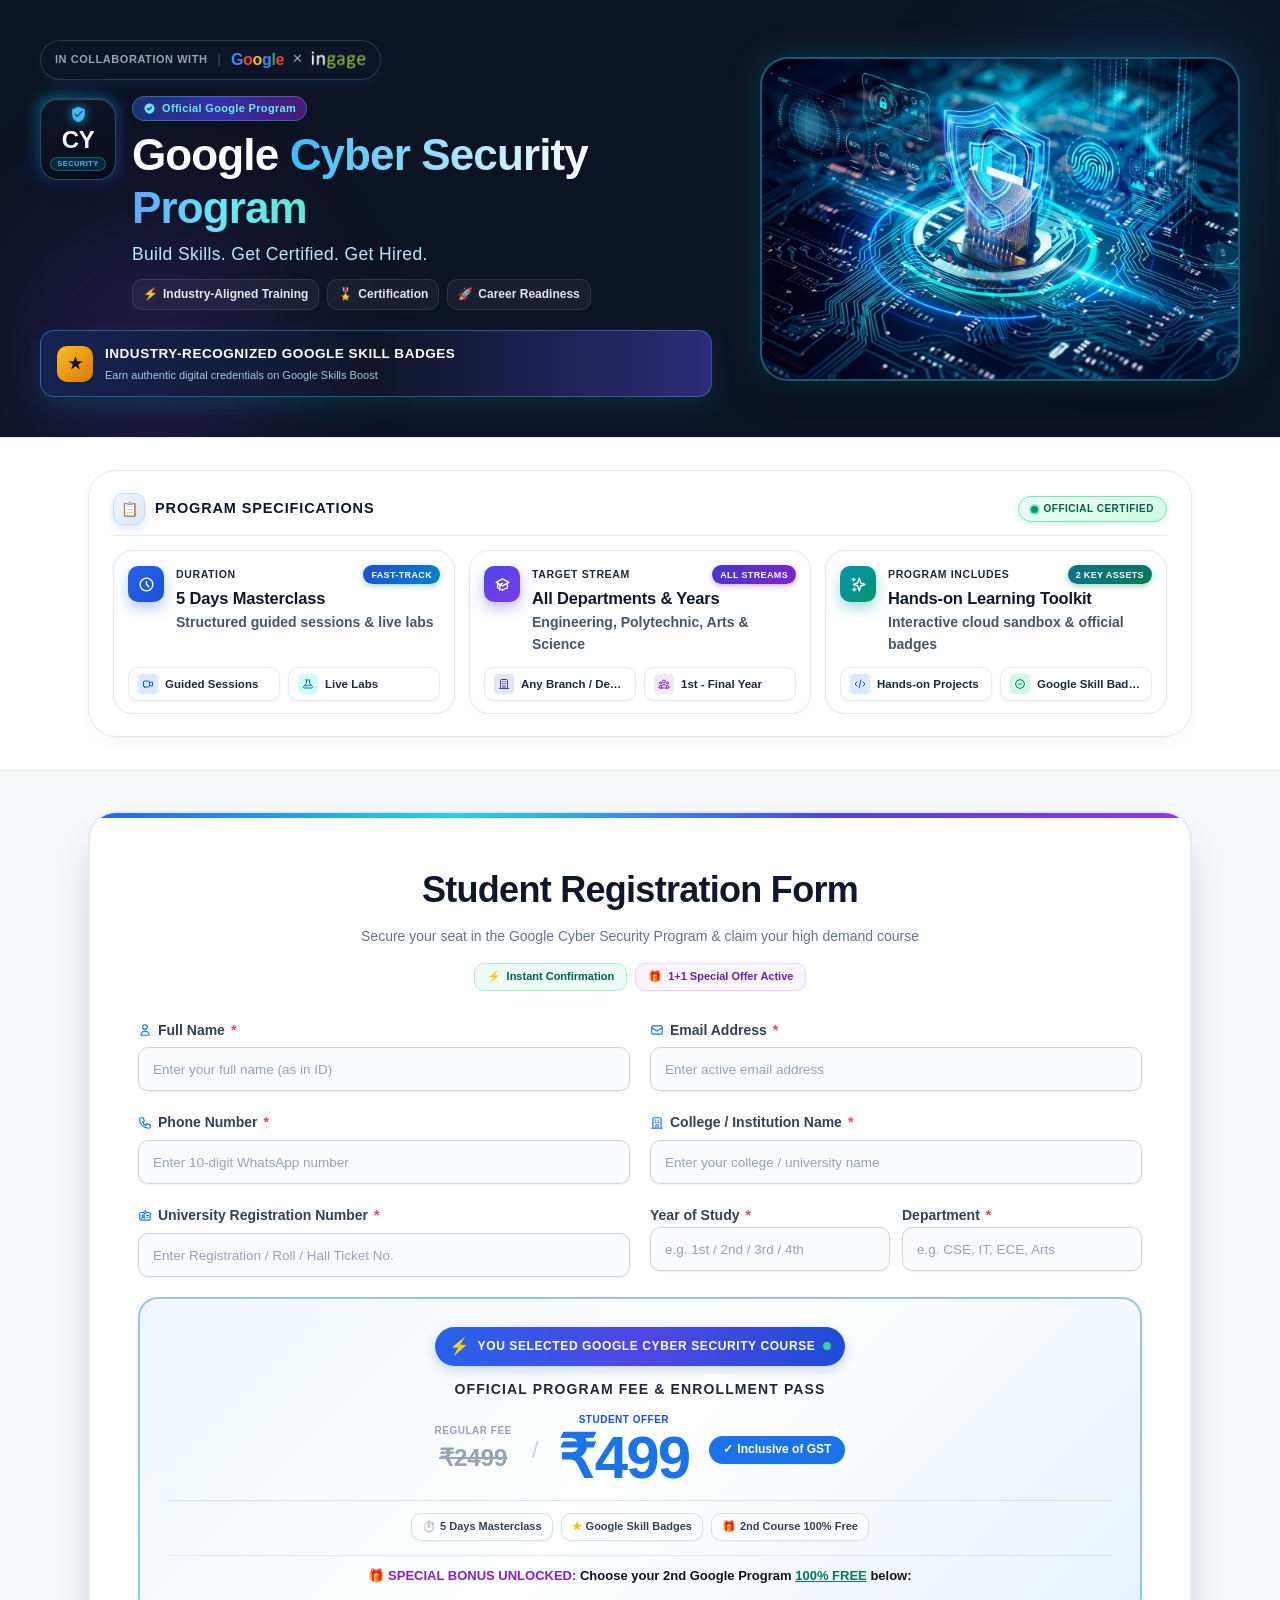
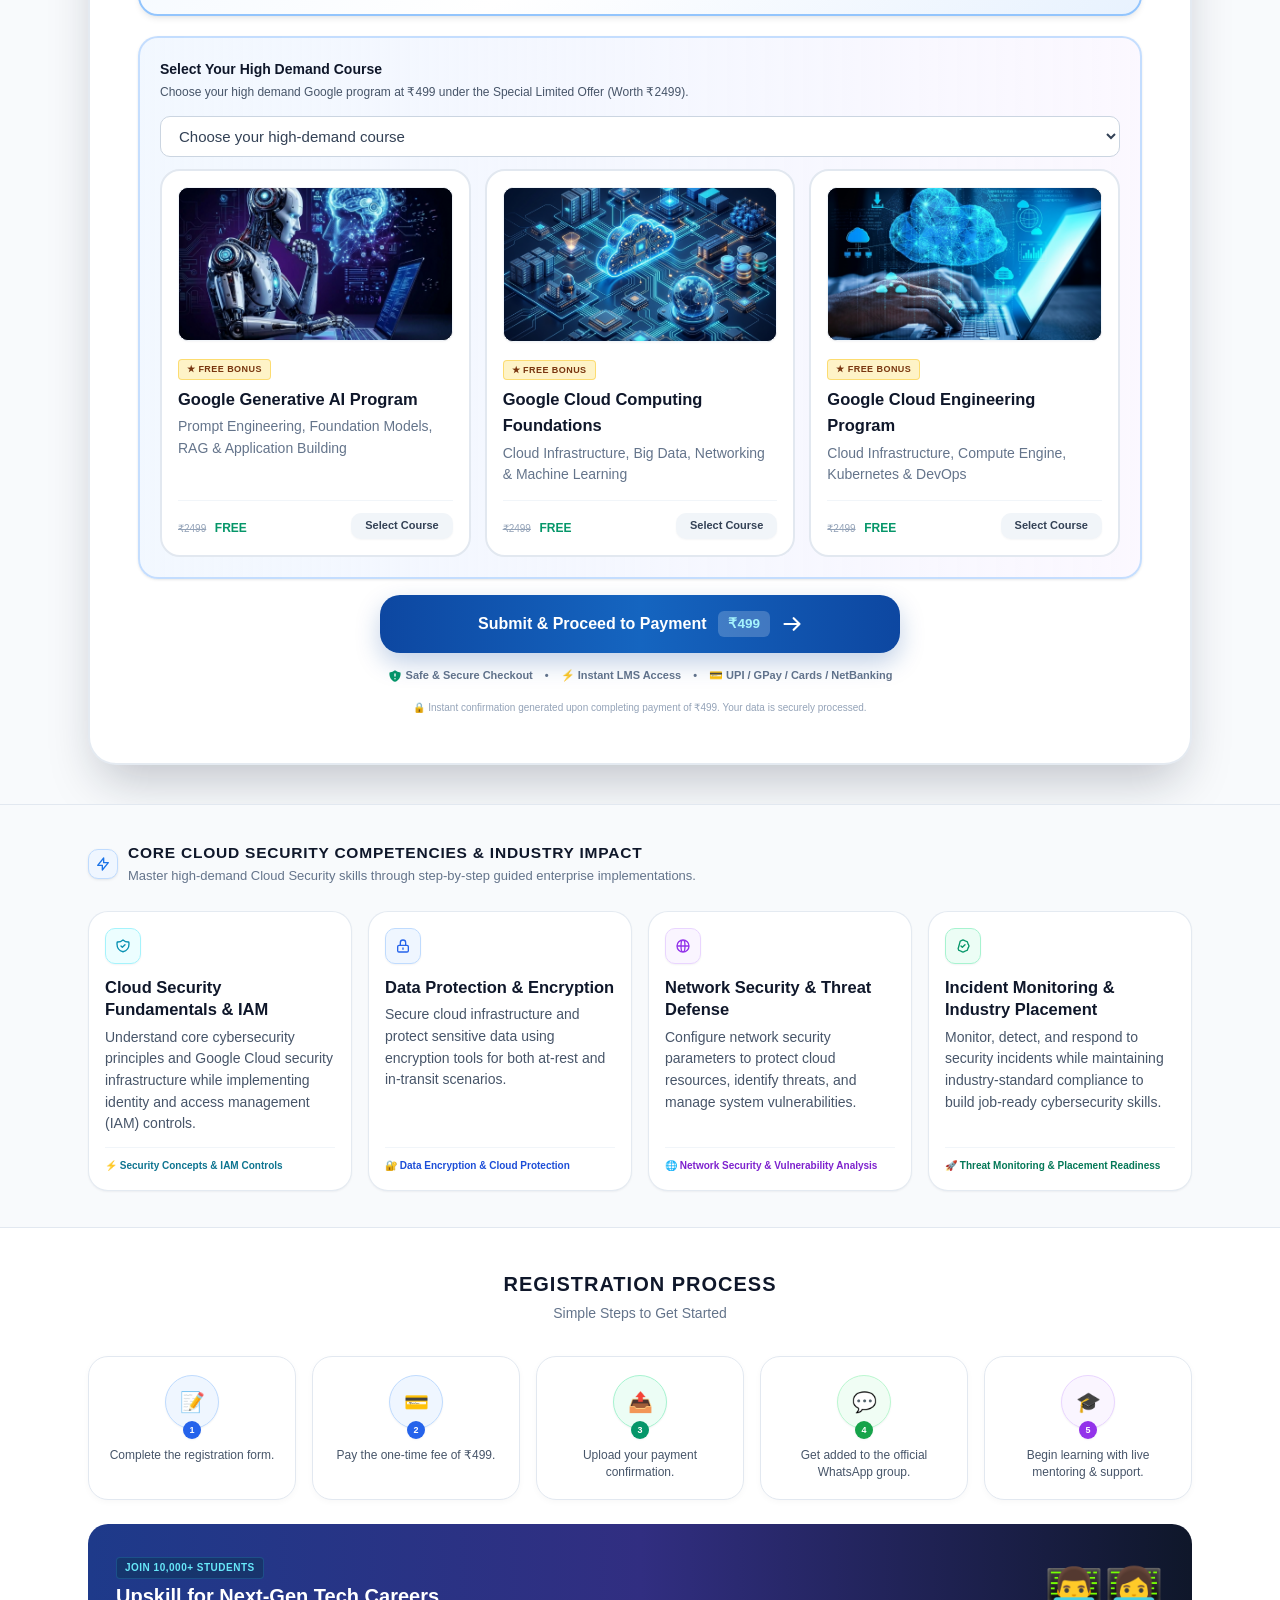
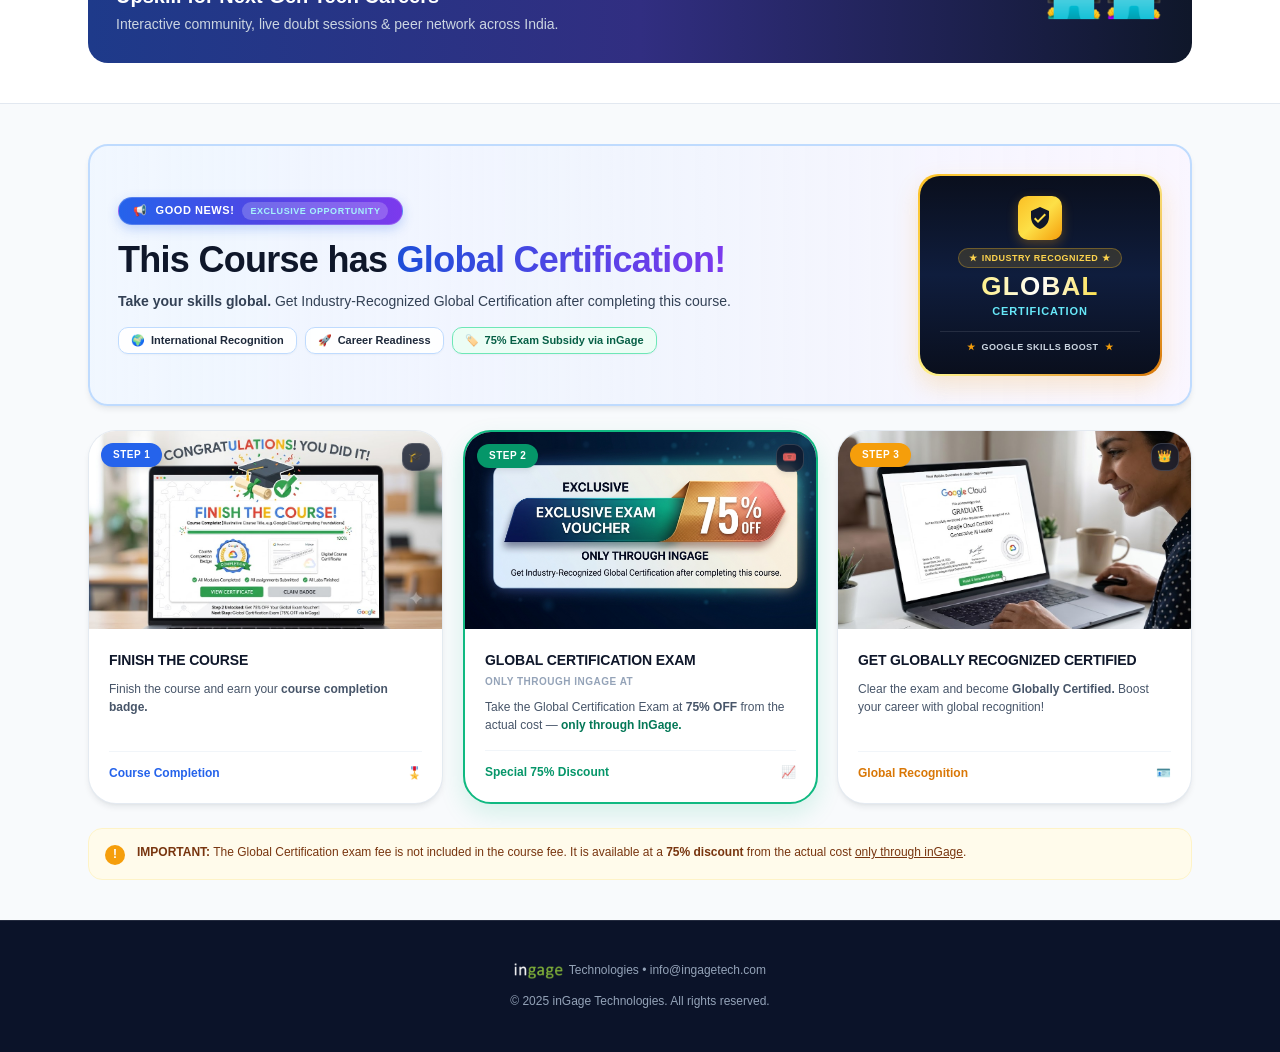
==== CY_Reg/index.html @ 96d76669 "commit_1" ====
<!DOCTYPE html>
<html lang="en">

<head>
  <meta charset="utf-8" />
  <meta content="width=device-width, initial-scale=1.0" name="viewport" />
  <title>Google Cyber Security Program | inGage</title>

  <!-- Google Fonts: Inter -->
  <link rel="preconnect" href="https://fonts.googleapis.com" />
  <link rel="preconnect" href="https://fonts.gstatic.com" crossorigin />
  <link href="https://fonts.googleapis.com/css2?family=Inter:wght@400;500;600;700;800;900&display=swap"
    rel="stylesheet" />

  <!-- San Francisco (SF Pro Display) Font -->
  <link href="https://fonts.cdnfonts.com/css/sf-pro-display" rel="stylesheet" />

  <!-- Pure Vanilla CSS3 Stylesheet -->
  <link rel="stylesheet" href="style.css" />
</head>

<body>
  <!-- Main Page Container Wrapper -->
  <div class="page-wrapper">

    <!-- ====================================================================
         1. HERO HEADER SECTION
         ==================================================================== -->
    <header class="hero-section" data-purpose="program-header">
      <!-- Ambient Glow Accents -->
      <div class="hero-glow-right"></div>
      <div class="hero-glow-left"></div>

      <div class="hero-grid">
        <!-- Left Hero Content: Brand, Title & Highlights -->
        <div class="hero-content">
          <!-- Official Collaboration Pill -->
          <div class="collab-pill">
            <span class="collab-label">In collaboration with</span>
            <span class="collab-divider">|</span>
            <div class="collab-logos">
              <span class="google-text-logo">
                <span class="google-blue">G</span><span class="google-red">o</span><span
                  class="google-yellow">o</span><span class="google-blue">g</span><span
                  class="google-green">l</span><span class="google-red">e</span>
              </span>
              <span class="collab-x">✕</span>
              <img src="../src/ingage-logo-white.png" alt="inGage Technologies" class="collab-ingage-logo" />
            </div>
          </div>

          <!-- Title & 3D Emblem Group -->
          <div class="hero-title-group">
            <!-- 3D Cyber Security Glowing Emblem -->
            <div class="hero-emblem">
              <div class="hero-emblem-glow"></div>
              <div class="hero-emblem-inner">
                <svg class="hero-emblem-spark" fill="currentColor" viewBox="0 0 24 24">
                  <path
                    d="M12 1L3 5v6c0 5.55 3.84 10.74 9 12 5.16-1.26 9-6.45 9-12V5l-9-4zm-2 15l-4-4 1.41-1.41L10 13.17l6.59-6.59L18 8l-8 8z">
                  </path>
                </svg>
                <span class="hero-emblem-text">CY</span>
                <span class="hero-emblem-subtag">SECURITY</span>
              </div>
            </div>

            <!-- Program Title & Badges -->
            <div class="hero-title-wrap">
              <div class="official-program-badge">
                <svg class="official-badge-icon" fill="currentColor" viewBox="0 0 20 20">
                  <path clip-rule="evenodd"
                    d="M6.267 3.455a3.066 3.066 0 001.745-.723 3.066 3.066 0 013.976 0 3.066 3.066 0 001.745.723 3.066 3.066 0 012.812 2.812c.051.643.304 1.254.723 1.745a3.066 3.066 0 010 3.976 3.066 3.066 0 00-.723 1.745 3.066 3.066 0 01-2.812 2.812 3.066 3.066 0 00-1.745.723 3.066 3.066 0 01-3.976 0 3.066 3.066 0 00-1.745-.723 3.066 3.066 0 01-2.812-2.812 3.066 3.066 0 00-.723-1.745 3.066 3.066 0 010-3.976 3.066 3.066 0 00.723-1.745 3.066 3.066 0 012.812-2.812zm7.44 5.252a1 1 0 00-1.414-1.414L9 10.586 7.707 9.293a1 1 0 00-1.414 1.414l2 2a1 1 0 001.414 0l4-4z"
                    fill-rule="evenodd"></path>
                </svg>
                <span>Official Google Program</span>
              </div>

              <h1 class="hero-title font-san-francisco">
                Google <span class="shimmer-text font-san-francisco">Cyber Security</span> <span
                  class="hero-title-accent font-san-francisco">Program</span>
              </h1>

              <p class="hero-tagline">
                Build Skills. Get Certified. Get Hired.
              </p>

              <!-- Micro Value-Prop Feature Pills -->
              <div class="hero-pills">
                <div class="hero-pill">
                  <span>⚡</span>
                  <span>Industry-Aligned Training</span>
                </div>
                <div class="hero-pill">
                  <span>🎖️</span>
                  <span>Certification</span>
                </div>
                <div class="hero-pill">
                  <span>🚀</span>
                  <span>Career Readiness</span>
                </div>
              </div>
            </div>
          </div>

          <!-- Enhanced Accreditation Banner -->
          <div class="hero-accreditation">
            <div class="accredit-star">★</div>
            <div class="accredit-text">
              <div class="accredit-title font-san-francisco">
                INDUSTRY-RECOGNIZED GOOGLE SKILL BADGES
              </div>
              <p class="accredit-desc">Earn authentic digital credentials on Google Skills Boost</p>
            </div>
          </div>
        </div>

        <!-- Right Hero Visual Illustration with Curved Borders -->
        <div class="hero-visual">
          <div class="hero-curved-img-wrap">
            <img src="../src/cyber-security-card-bg.jpg" alt="Google Generative AI Robot with Neural Brain" loading="eager" />
          </div>
        </div>
      </div>
    </header>

    <!-- ====================================================================
         2. PROGRAM SPECIFICATIONS & LEARNING OUTCOMES
         ==================================================================== -->
    <section class="specs-section" data-purpose="learning-outcomes">
      <div class="content-container">

        <!-- Program Specifications Card (Compact & Symmetrical) -->
        <div class="specs-card scroll-reveal">
          <div class="specs-shimmer-top"></div>

          <!-- Card Header -->
          <div class="specs-header">
            <div class="specs-title-group">
              <span class="specs-icon">📋</span>
              <h3 class="specs-heading font-san-francisco">
                Program Specifications
              </h3>
            </div>
            <span class="certified-pill">
              <span class="certified-dot"></span>
              Official Certified
            </span>
          </div>

          <!-- 3-Column Specifications Grid -->
          <div class="specs-grid">
            <!-- Box 1: Duration -->
            <div class="spec-item spec-item-blue">
              <div class="spec-top">
                <div class="spec-icon-box spec-icon-blue">
                  <svg fill="none" stroke="currentColor" viewBox="0 0 24 24">
                    <path stroke-linecap="round" stroke-linejoin="round" stroke-width="2"
                      d="M12 8v4l3 3m6-3a9 9 0 11-18 0 9 9 0 0118 0z"></path>
                  </svg>
                </div>
                <div class="spec-info">
                  <div class="spec-header-row">
                    <span class="spec-cat-label">Duration</span>
                    <span class="spec-badge spec-badge-blue">Fast-Track</span>
                  </div>
                  <div class="spec-title">5 Days Masterclass</div>
                  <p class="spec-desc">Structured guided sessions &amp; live labs</p>
                </div>
              </div>
              <div class="spec-pills-grid">
                <div class="spec-pill-btn">
                  <span class="spec-pill-icon pill-icon-blue">
                    <svg fill="none" stroke="currentColor" viewBox="0 0 24 24">
                      <path stroke-linecap="round" stroke-linejoin="round" stroke-width="2"
                        d="M15 10l4.553-2.276A1 1 0 0121 8.618v6.764a1 1 0 01-1.447.894L15 14M5 18h8a2 2 0 002-2V8a2 2 0 00-2-2H5a2 2 0 00-2 2v8a2 2 0 002 2z">
                      </path>
                    </svg>
                  </span>
                  <span>Guided Sessions</span>
                </div>
                <div class="spec-pill-btn">
                  <span class="spec-pill-icon pill-icon-cyan">
                    <svg fill="none" stroke="currentColor" viewBox="0 0 24 24">
                      <path stroke-linecap="round" stroke-linejoin="round" stroke-width="2"
                        d="M19.428 15.428a2 2 0 00-1.022-.547l-2.387-.477a6 6 0 00-3.86.517l-.318.158a6 6 0 01-3.86.517L6.05 15.21a2 2 0 00-1.806.547M8 4h8l-1 1v5.172a2 2 0 00.586 1.414l5 5c1.26 1.26.367 3.414-1.415 3.414H4.828c-1.782 0-2.674-2.154-1.414-3.414l5-5A2 2 0 009 10.172V5L8 4z">
                      </path>
                    </svg>
                  </span>
                  <span>Live Labs</span>
                </div>
              </div>
            </div>

            <!-- Box 2: Target Stream -->
            <div class="spec-item spec-item-indigo">
              <div class="spec-top">
                <div class="spec-icon-box spec-icon-indigo">
                  <svg fill="none" stroke="currentColor" viewBox="0 0 24 24">
                    <path stroke-linecap="round" stroke-linejoin="round" stroke-width="2"
                      d="M12 14l9-5-9-5-9 5 9 5zm0 0l6.16-3.422a12.083 12.083 0 01.665 6.479A11.952 11.952 0 0012 20.055a11.952 11.952 0 00-6.824-2.998 12.078 12.078 0 01.665-6.479L12 14zm-4 6v-7.5l4-2.222">
                    </path>
                  </svg>
                </div>
                <div class="spec-info">
                  <div class="spec-header-row">
                    <span class="spec-cat-label">Target Stream</span>
                    <span class="spec-badge spec-badge-indigo">All Streams</span>
                  </div>
                  <div class="spec-title">All Departments &amp; Years</div>
                  <p class="spec-desc">Engineering, Polytechnic, Arts &amp; Science</p>
                </div>
              </div>
              <div class="spec-pills-grid">
                <div class="spec-pill-btn">
                  <span class="spec-pill-icon pill-icon-indigo">
                    <svg fill="none" stroke="currentColor" viewBox="0 0 24 24">
                      <path stroke-linecap="round" stroke-linejoin="round" stroke-width="2"
                        d="M19 21V5a2 2 0 00-2-2H7a2 2 0 00-2 2v16m14 0h2m-2 0h-5m-9 0H3m2 0h5M9 7h1m-1 4h1m4-4h1m-1 4h1m-5 10v-5a1 1 0 011-1h2a1 1 0 011 1v5m-4 0h4">
                      </path>
                    </svg>
                  </span>
                  <span>Any Branch / Degree</span>
                </div>
                <div class="spec-pill-btn">
                  <span class="spec-pill-icon pill-icon-purple">
                    <svg fill="none" stroke="currentColor" viewBox="0 0 24 24">
                      <path stroke-linecap="round" stroke-linejoin="round" stroke-width="2"
                        d="M17 20h5v-2a3 3 0 00-5.356-1.857M17 20H7m10 0v-2c0-.656-.126-1.283-.356-1.857M7 20H2v-2a3 3 0 015.356-1.857M7 20v-2c0-.656.126-1.283.356-1.857m0 0a5.002 5.002 0 019.288 0M15 7a3 3 0 11-6 0 3 3 0 016 0zm6 3a2 2 0 11-4 0 2 2 0 014 0zM7 10a2 2 0 11-4 0 2 2 0 014 0z">
                      </path>
                    </svg>
                  </span>
                  <span>1st - Final Year</span>
                </div>
              </div>
            </div>

            <!-- Box 3: Program Includes -->
            <div class="spec-item spec-item-cyan">
              <div class="spec-top">
                <div class="spec-icon-box spec-icon-cyan">
                  <svg fill="none" stroke="currentColor" viewBox="0 0 24 24">
                    <path stroke-linecap="round" stroke-linejoin="round" stroke-width="2"
                      d="M5 3v4M3 5h4M6 17v4m-2-2h4m5-16l2.286 6.857L21 12l-5.714 2.143L13 21l-2.286-6.857L5 12l5.714-2.143L13 3z">
                    </path>
                  </svg>
                </div>
                <div class="spec-info">
                  <div class="spec-header-row">
                    <span class="spec-cat-label">Program Includes</span>
                    <span class="spec-badge spec-badge-cyan">2 Key Assets</span>
                  </div>
                  <div class="spec-title">Hands-on Learning Toolkit</div>
                  <p class="spec-desc">Interactive cloud sandbox &amp; official badges</p>
                </div>
              </div>
              <div class="spec-pills-grid">
                <div class="spec-pill-btn">
                  <span class="spec-pill-icon pill-icon-blue">
                    <svg fill="none" stroke="currentColor" viewBox="0 0 24 24">
                      <path stroke-linecap="round" stroke-linejoin="round" stroke-width="2"
                        d="M10 20l4-16m4 4l4 4-4 4M6 16l-4-4 4-4"></path>
                    </svg>
                  </span>
                  <span>Hands-on Projects</span>
                </div>
                <div class="spec-pill-btn">
                  <span class="spec-pill-icon pill-icon-emerald">
                    <svg fill="none" stroke="currentColor" viewBox="0 0 24 24">
                      <path stroke-linecap="round" stroke-linejoin="round" stroke-width="2"
                        d="M9 12l2 2 4-4M7.835 4.697a3.42 3.42 0 001.946-.806 3.42 3.42 0 014.438 0 3.42 3.42 0 001.946.806 3.42 3.42 0 013.138 3.138 3.42 3.42 0 00.806 1.946 3.42 3.42 0 010 4.438 3.42 3.42 0 00-.806 1.946 3.42 3.42 0 01-3.138 3.138 3.42 3.42 0 00-1.946.806 3.42 3.42 0 01-4.438 0 3.42 3.42 0 00-1.946-.806 3.42 3.42 0 01-3.138-3.138 3.42 3.42 0 00-.806-1.946 3.42 3.42 0 010-4.438 3.42 3.42 0 00.806-1.946 3.42 3.42 0 013.138-3.138z">
                      </path>
                    </svg>
                  </span>
                  <span>Google Skill Badges</span>
                </div>
              </div>
            </div>
          </div>
        </div>

      </div>
    </section>

    <!-- ====================================================================
         3. STUDENT REGISTRATION FORM & PRICING
         ==================================================================== -->
    <main class="reg-section" id="registration-section" data-purpose="registration-form-section">
      <div class="content-container">

        <div class="reg-form-card scroll-reveal">
          <div class="reg-top-glow-line"></div>

          <!-- Section Heading -->
          <div class="reg-header">
            <h2 class="reg-heading font-san-francisco">
              Student Registration Form
            </h2>
            <p class="reg-subheading">
              Secure your seat in the Google Cyber Security Program &amp; claim your high demand course
            </p>

            <!-- Trust Seals Ribbon -->
            <div class="reg-trust-ribbon">
              <div class="trust-badge-emerald">
                <span>⚡</span>
                <span>Instant Confirmation</span>
              </div>
              <div class="trust-badge-purple">
                <span>🎁</span>
                <span>1+1 Special Offer Active</span>
              </div>
            </div>
          </div>

          <!-- The Registration Form -->
          <form id="registration-form" method="POST" onsubmit="event.preventDefault(); handleFormSubmit();">
            <div class="form-fields-grid">

              <!-- Full Name -->
              <div class="form-group">
                <label class="form-label" for="full-name">
                  <svg fill="none" stroke="currentColor" viewBox="0 0 24 24">
                    <path stroke-linecap="round" stroke-linejoin="round" stroke-width="2"
                      d="M16 7a4 4 0 11-8 0 4 4 0 018 0zM12 14a7 7 0 00-7 7h14a7 7 0 00-7-7z"></path>
                  </svg>
                  <span>Full Name</span>
                  <span class="form-req">*</span>
                </label>
                <input class="form-input" id="full-name" name="fullName" placeholder="Enter your full name (as in ID)"
                  required="" type="text" />
              </div>

              <!-- Email Address -->
              <div class="form-group">
                <label class="form-label" for="email">
                  <svg fill="none" stroke="currentColor" viewBox="0 0 24 24">
                    <path stroke-linecap="round" stroke-linejoin="round" stroke-width="2"
                      d="M3 8l7.89 5.26a2 2 0 002.22 0L21 8M5 19h14a2 2 0 002-2V7a2 2 0 00-2-2H5a2 2 0 00-2 2v10a2 2 0 002 2z">
                    </path>
                  </svg>
                  <span>Email Address</span>
                  <span class="form-req">*</span>
                </label>
                <input class="form-input" id="email" name="email" placeholder="Enter active email address" required=""
                  type="email" />
              </div>

              <!-- Phone Number -->
              <div class="form-group">
                <label class="form-label" for="phone">
                  <svg fill="none" stroke="currentColor" viewBox="0 0 24 24">
                    <path stroke-linecap="round" stroke-linejoin="round" stroke-width="2"
                      d="M3 5a2 2 0 012-2h3.28a1 1 0 01.948.684l1.498 4.493a1 1 0 01-.502 1.21l-2.257 1.13a11.042 11.042 0 005.516 5.516l1.13-2.257a1 1 0 011.21-.502l4.493 1.498a1 1 0 01.684.949V19a2 2 0 01-2 2h-1C9.716 21 3 14.284 3 6V5z">
                    </path>
                  </svg>
                  <span>Phone Number</span>
                  <span class="form-req">*</span>
                </label>
                <input class="form-input" id="phone" name="phone" pattern="[0-9]{10}"
                  placeholder="Enter 10-digit WhatsApp number" required="" type="tel" />
              </div>

              <!-- College / Institution Name -->
              <div class="form-group">
                <label class="form-label" for="college-name">
                  <svg fill="none" stroke="currentColor" viewBox="0 0 24 24">
                    <path stroke-linecap="round" stroke-linejoin="round" stroke-width="2"
                      d="M19 21V5a2 2 0 00-2-2H7a2 2 0 00-2 2v16m14 0h2m-2 0h-5m-9 0H3m2 0h5M9 7h1m-1 4h1m4-4h1m-1 4h1m-5 10v-5a1 1 0 011-1h2a1 1 0 011 1v5m-4 0h4">
                    </path>
                  </svg>
                  <span>College / Institution Name</span>
                  <span class="form-req">*</span>
                </label>
                <input class="form-input" id="college-name" name="collegeName"
                  placeholder="Enter your college / university name" required="" type="text" />
              </div>

              <!-- University Registration Number -->
              <div class="form-group">
                <label class="form-label" for="reg-number">
                  <svg fill="none" stroke="currentColor" viewBox="0 0 24 24">
                    <path stroke-linecap="round" stroke-linejoin="round" stroke-width="2"
                      d="M10 6H5a2 2 0 00-2 2v9a2 2 0 002 2h14a2 2 0 002-2V8a2 2 0 00-2-2h-5m-4 0V5a2 2 0 114 0v1m-4 0a2 2 0 104 0m-5 8a2 2 0 100-4 2 2 0 000 4zm0 0c1.306 0 2.417.835 2.83 2M9 14a3.001 3.001 0 00-2.83 2M15 11h3m-3 4h2">
                    </path>
                  </svg>
                  <span>University Registration Number</span>
                  <span class="form-req">*</span>
                </label>
                <input class="form-input" id="reg-number" name="regNumber"
                  placeholder="Enter Registration / Roll / Hall Ticket No." required="" type="text" />
              </div>

              <!-- Year of Study & Department -->
              <div class="form-group">
                <div class="form-subgrid">
                  <div>
                    <label class="form-label" for="year-of-study">
                      <span>Year of Study</span>
                      <span class="form-req">*</span>
                    </label>
                    <input class="form-input" id="year-of-study" name="yearOfStudy"
                      placeholder="e.g. 1st / 2nd / 3rd / 4th" required="" type="text" />
                  </div>
                  <div>
                    <label class="form-label" for="department">
                      <span>Department</span>
                      <span class="form-req">*</span>
                    </label>
                    <input class="form-input" id="department" name="department" placeholder="e.g. CSE, IT, ECE, Arts"
                      required="" type="text" />
                  </div>
                </div>
              </div>

              <!-- Selected High Demand Course & Program Fee Pass Card -->
              <div class="selected-course-pass-card" data-purpose="selected-course-pricing-card">
                <!-- High Demand Course Selection Announcement -->
                <div class="selected-badge-pill">
                  <span class="selected-badge-icon">⚡</span>
                  <span class="selected-badge-text">YOU SELECTED GOOGLE CYBER SECURITY COURSE</span>
                  <span class="pulse-dot-green"></span>
                </div>

                <h3 class="pass-heading">
                  OFFICIAL PROGRAM FEE &amp; ENROLLMENT PASS
                </h3>

                <!-- Pricing Display -->
                <div class="pricing-row">
                  <div class="regular-fee-col">
                    <span class="fee-label">Regular Fee</span>
                    <span class="strike-fee">₹2499</span>
                  </div>

                  <span class="fee-slash">/</span>

                  <div class="student-fee-col">
                    <span class="student-label">Student Offer</span>
                    <span class="student-fee-number">₹499</span>
                  </div>

                  <div class="gst-badge">
                    <span>✓</span> Inclusive of GST
                  </div>
                </div>

                <!-- Value Highlights Micro-Bar -->
                <div class="pass-highlights-bar">
                  <span class="pass-pill-chip">
                    <strong class="google-blue">⏱️</strong> 5 Days Masterclass
                  </span>
                  <span class="pass-pill-chip">
                    <strong class="google-yellow">★</strong> Google Skill Badges
                  </span>
                  <span class="pass-pill-chip">
                    <strong class="google-red">🎁</strong> 2nd Course 100% Free
                  </span>
                </div>

                <!-- Bridge to Free Bonus Selection -->
                <div class="pass-bridge-note">
                  <span>🎁 <span class="bonus-unlocked-tag">SPECIAL BONUS UNLOCKED:</span> Choose your 2nd Google
                    Program <span class="bonus-free-underline">100% FREE</span> below:</span>
                </div>
              </div>

              <!-- Free Course Selection Section -->
              <div class="free-course-select-block">
                <div class="free-course-header-row">
                  <div>
                    <div class="free-course-title-group">
                      <label class="free-course-label" for="free-course">Select Your High Demand Course</label>
                    </div>
                    <p class="free-course-subtitle">Choose your high demand Google program at ₹499 under the Special
                      Limited
                      Offer (Worth ₹2499).</p>
                  </div>
                </div>

                <!-- Native select for form submission & accessibility -->
                <div class="native-dropdown-wrap">
                  <select class="form-select" id="free-course" name="freeCourse" onchange="syncFromDropdown(this.value)"
                    required="">
                    <option disabled="" selected="" value="">Choose your high-demand course</option>
                    <option value="generative-ai">Google Generative AI Program</option>
                    <option value="cloud-foundations">Google Cloud Computing Foundations</option>
                    <option value="cloud-engineering">Google Cloud Engineering Program</option>
                  </select>
                </div>

                <!-- Interactive Selectable Course Cards -->
                <div class="free-course-cards-grid" id="course-cards-container">

                  <!-- Card 1: Google Generative AI -->
                  <div class="free-course-card" id="card-generative-ai" onclick="selectCourse('generative-ai')"
                    role="button" tabindex="0">

                    <!-- Hover Popup: Generative AI -->
                    <div class="da-popup" id="generative-ai-popup">
                      <div class="popup-top-glow-blue"></div>
                      <div class="popup-header">
                        <div>
                          <div class="popup-tag-cyan">★ Google Free Bonus Program</div>
                          <h4 class="popup-heading">Google Generative AI Program</h4>
                        </div>
                        <div style="text-align: right; flex-shrink: 0;">
                          <span class="popup-strike-tag">₹2499</span>
                          <span class="popup-free-pill">100% FREE</span>
                        </div>
                      </div>

                      <p class="popup-summary">
                        Master prompt engineering, foundation models, enterprise RAG, and AI application building.
                      </p>

                      <!-- Key Quick Facts -->
                      <div class="popup-stats-grid">
                        <div class="popup-stat-box-blue">
                          <div>⏱️</div>
                          <div class="stat-val-blue">5 Days</div>
                          <div class="stat-label-sub">Self-Paced / In-Person</div>
                        </div>
                        <div class="popup-stat-box-cyan">
                          <div>🛠️</div>
                          <div class="stat-val-cyan">Skill Badges</div>
                          <div class="stat-label-sub">Google Cloud AI Labs</div>
                        </div>
                        <div class="popup-stat-box-emerald">
                          <div>🎯</div>
                          <div class="stat-val-emerald">All Depts</div>
                          <div class="stat-label-sub">Engg, Arts &amp; Poly</div>
                        </div>
                      </div>

                      <!-- What You Will Learn -->
                      <div class="popup-learn-list">
                        <div class="popup-learn-item">
                          <span>⚡</span>
                          <div><strong>Prompt Engineering:</strong> Design, tune &amp; optimize prompts for LLMs</div>
                        </div>
                        <div class="popup-learn-item">
                          <span>🧠</span>
                          <div><strong>Foundation Models:</strong> Build with Gemini, PaLM &amp; multimodal AI</div>
                        </div>
                        <div class="popup-learn-item">
                          <span>🚀</span>
                          <div><strong>Enterprise RAG:</strong> Vector search, embeddings &amp; retrieval pipelines
                          </div>
                        </div>
                        <div class="popup-learn-item">
                          <span>🛠️</span>
                          <div><strong>AI Applications:</strong> Deploy production-ready Generative AI solutions</div>
                        </div>
                      </div>

                      <div class="popup-bottom-row">
                        <span class="popup-pick-prompt">👆 Click card to choose this free bonus</span>
                        <span class="popup-badges-pill">✓ Skill Badges</span>
                      </div>

                      <div class="da-arrow" id="genai-arrow"></div>
                    </div>

                    <div>
                      <div class="card-img-banner">
                        <img src="../src/genai-card-bg.jpg" alt="Google Generative AI Program" loading="lazy" />
                      </div>
                      <div class="card-bonus-badge">★ Free Bonus</div>
                      <h4 class="card-title">Google Generative AI Program</h4>
                      <p class="card-desc">Prompt Engineering, Foundation Models, RAG &amp; Application Building</p>
                    </div>

                    <div class="card-footer-row">
                      <div>
                        <span class="strike-2499">₹2499</span>
                        <span class="free-highlight">FREE</span>
                      </div>
                      <button class="card-action-btn action-btn" type="button">Select Course</button>
                    </div>
                  </div>

                  <!-- Card 2: Google Cloud Computing Foundations -->
                  <div class="free-course-card" id="card-cloud-foundations" onclick="selectCourse('cloud-foundations')"
                    role="button" tabindex="0">

                    <!-- Hover Popup: Cloud Foundations -->
                    <div class="da-popup" id="cloud-foundations-popup">
                      <div class="popup-top-glow-purple"></div>
                      <div class="popup-header">
                        <div>
                          <div class="popup-tag-purple">★ Google Free Bonus Program</div>
                          <h4 class="popup-heading">Google Cloud Computing Foundations</h4>
                        </div>
                        <div style="text-align: right; flex-shrink: 0;">
                          <span class="popup-strike-tag">₹2499</span>
                          <span class="popup-free-pill">100% FREE</span>
                        </div>
                      </div>

                      <p class="popup-summary">
                        Master cloud infrastructure, networking, big data, and machine learning foundations on Google
                        Cloud.
                      </p>

                      <!-- Key Quick Facts -->
                      <div class="popup-stats-grid">
                        <div class="popup-stat-box-purple">
                          <div>⏱️</div>
                          <div class="stat-val-purple">5 Days</div>
                          <div class="stat-label-sub">Self-Paced / In-Person</div>
                        </div>
                        <div class="popup-stat-box-indigo">
                          <div>🛠️</div>
                          <div class="stat-val-indigo">Skill Badges</div>
                          <div class="stat-label-sub">GCP Foundations Labs</div>
                        </div>
                        <div class="popup-stat-box-blue">
                          <div>🎯</div>
                          <div class="stat-val-blue">All Depts</div>
                          <div class="stat-label-sub">Engg, Arts &amp; Poly</div>
                        </div>
                      </div>

                      <!-- What You Will Learn -->
                      <div class="popup-learn-list">
                        <div class="popup-learn-item">
                          <span>☁️</span>
                          <div><strong>Cloud Infrastructure:</strong> Core GCP compute, storage &amp; cloud services
                          </div>
                        </div>
                        <div class="popup-learn-item">
                          <span>🌐</span>
                          <div><strong>Networking &amp; Security:</strong> VPC architectures, routing &amp; IAM controls
                          </div>
                        </div>
                        <div class="popup-learn-item">
                          <span>📊</span>
                          <div><strong>Big Data &amp; Analytics:</strong> BigQuery analysis &amp; data pipelines</div>
                        </div>
                        <div class="popup-learn-item">
                          <span>🤖</span>
                          <div><strong>AI &amp; Machine Learning:</strong> Google Cloud AI solutions &amp; ML APIs</div>
                        </div>
                      </div>

                      <div class="popup-bottom-row">
                        <span class="popup-pick-prompt" style="color: #7e22ce;">👆 Click card to choose this free
                          bonus</span>
                        <span class="popup-badges-pill">✓ Skill Badges</span>
                      </div>

                      <div class="da-arrow" id="cf-arrow"></div>
                    </div>

                    <div>
                      <div class="card-img-banner">
                        <img src="../src/gccf-card-bg.jpg" alt="Google Cloud Computing Foundations"
                          loading="lazy" />
                      </div>
                      <div class="card-bonus-badge">★ Free Bonus</div>
                      <h4 class="card-title">Google Cloud Computing Foundations</h4>
                      <p class="card-desc">Cloud Infrastructure, Big Data, Networking &amp; Machine Learning</p>
                    </div>

                    <div class="card-footer-row">
                      <div>
                        <span class="strike-2499">₹2499</span>
                        <span class="free-highlight">FREE</span>
                      </div>
                      <button class="card-action-btn action-btn" type="button">Select Course</button>
                    </div>
                  </div>

                  <!-- Card 3: Google Cloud Engineering -->
                  <div class="free-course-card" id="card-cloud-engineering" onclick="selectCourse('cloud-engineering')"
                    role="button" tabindex="0">

                    <!-- Hover Popup: Cloud Engineering -->
                    <div class="da-popup" id="cloud-engineering-popup">
                      <div class="popup-top-glow-cyan"></div>
                      <div class="popup-header">
                        <div>
                          <div class="popup-tag-cyan"
                            style="background: rgba(14, 165, 233, 0.1); color: #0284c7; border: 1px solid rgba(14, 165, 233, 0.3);">
                            ★ Google Free Bonus Program</div>
                          <h4 class="popup-heading">Google Cloud Engineering Program</h4>
                        </div>
                        <div style="text-align: right; flex-shrink: 0;">
                          <span class="popup-strike-tag">₹2499</span>
                          <span class="popup-free-pill">100% FREE</span>
                        </div>
                      </div>

                      <p class="popup-summary">
                        Deploy, configure, and manage scalable cloud infrastructure, containers, and CI/CD on GCP.
                      </p>

                      <!-- Key Quick Facts -->
                      <div class="popup-stats-grid">
                        <div class="popup-stat-box-cyan">
                          <div>⏱️</div>
                          <div class="stat-val-cyan">5 Days</div>
                          <div class="stat-label-sub">Self-Paced / In-Person</div>
                        </div>
                        <div class="popup-stat-box-blue">
                          <div>🛠️</div>
                          <div class="stat-val-blue">Skill Badges</div>
                          <div class="stat-label-sub">GCP Labs &amp; DevOps</div>
                        </div>
                        <div class="popup-stat-box-emerald">
                          <div>🎯</div>
                          <div class="stat-val-emerald">All Depts</div>
                          <div class="stat-label-sub">Engg, Arts &amp; Poly</div>
                        </div>
                      </div>

                      <!-- What You Will Learn -->
                      <div class="popup-learn-list">
                        <div class="popup-learn-item">
                          <span>☁️</span>
                          <div><strong>Core Infrastructure:</strong> Compute Engine, VPC networks &amp; Cloud Storage
                          </div>
                        </div>
                        <div class="popup-learn-item">
                          <span>⚓</span>
                          <div><strong>Kubernetes &amp; GKE:</strong> Container clusters, orchestration &amp; scaling
                          </div>
                        </div>
                        <div class="popup-learn-item">
                          <span>🚀</span>
                          <div><strong>DevOps &amp; CI/CD:</strong> Automated pipelines &amp; infrastructure as code
                          </div>
                        </div>
                        <div class="popup-learn-item">
                          <span>🔒</span>
                          <div><strong>IAM &amp; Monitoring:</strong> Cloud IAM controls, security &amp; Cloud
                            Monitoring</div>
                        </div>
                      </div>

                      <div class="popup-bottom-row">
                        <span class="popup-pick-prompt" style="color: #0284c7;">👆 Click card to choose this free
                          bonus</span>
                        <span class="popup-badges-pill">✓ Skill Badges</span>
                      </div>

                      <div class="da-arrow" id="ce-arrow"></div>
                    </div>

                    <div>
                      <div class="card-img-banner">
                        <img src="../src/cloud-eng-card-bg.jpg" alt="Google Cloud Engineering Program"
                          loading="lazy" />
                      </div>
                      <div class="card-bonus-badge">★ Free Bonus</div>
                      <h4 class="card-title">Google Cloud Engineering Program</h4>
                      <p class="card-desc">Cloud Infrastructure, Compute Engine, Kubernetes &amp; DevOps</p>
                    </div>

                    <div class="card-footer-row">
                      <div>
                        <span class="strike-2499">₹2499</span>
                        <span class="free-highlight">FREE</span>
                      </div>
                      <button class="card-action-btn action-btn" type="button">Select Course</button>
                    </div>
                  </div>

                </div>

                <!-- Active Confirmation Pill -->
                <div class="selected-confirmation-pill hidden" id="selected-confirmation-pill">
                  <div style="display: flex; align-items: center; gap: 8px;">
                    <span class="confirm-check-badge">✓</span>
                    <span>Selected Free Bonus: <strong id="selected-course-title"
                        style="font-weight: 900; font-size: 13px;">None</strong></span>
                  </div>
                </div>
              </div>

            </div>

            <!-- Submit Button & Trust Area -->
            <div class="reg-submit-area">
              <button class="btn-submit-main" type="submit">
                <span>Submit &amp; Proceed to Payment</span>
                <span class="submit-fee-chip">₹499</span>
                <svg fill="none" stroke="currentColor" viewBox="0 0 24 24">
                  <path d="M14 5l7 7m0 0l-7 7m7-7H3" stroke-linecap="round" stroke-linejoin="round" stroke-width="2.5">
                  </path>
                </svg>
              </button>

              <div class="security-trust-row">
                <span class="security-trust-item">
                  <svg fill="currentColor" viewBox="0 0 20 20">
                    <path clip-rule="evenodd"
                      d="M10 1.944A11.954 11.954 0 012.166 5C2.056 5.649 2 6.319 2 7c0 5.225 3.34 9.67 8 11.317C14.66 16.67 18 12.225 18 7c0-.682-.057-1.35-.166-2.001A11.954 11.954 0 0110 1.944zM11 14a1 1 0 11-2 0 1 1 0 012 0zm0-7a1 1 0 10-2 0v3a1 1 0 102 0V7z"
                      fill-rule="evenodd"></path>
                  </svg>
                  <span>Safe &amp; Secure Checkout</span>
                </span>
                <span>•</span>
                <span>⚡ Instant LMS Access</span>
                <span>•</span>
                <span>💳 UPI / GPay / Cards / NetBanking</span>
              </div>
            </div>

            <p class="reg-privacy-note">
              🔒 Instant confirmation generated upon completing payment of ₹499. Your data is securely processed.
            </p>
          </form>
        </div>

      </div>
    </main>

    <!-- ====================================================================
         4. CORE CLOUD SECURITY COMPETENCIES & INDUSTRY IMPACT
         ==================================================================== -->
    <section class="curriculum-section" data-purpose="core-competencies">
      <div class="content-container">

        <!-- Section Title: Core Cloud Security Competencies -->
        <div class="curriculum-header scroll-reveal">
          <div class="curriculum-title-wrap">
            <span class="curriculum-icon-badge">
              <svg fill="none" stroke="currentColor" viewBox="0 0 24 24">
                <path d="M13 10V3L4 14h7v7l9-11h-7z" stroke-linecap="round" stroke-linejoin="round" stroke-width="2">
                </path>
              </svg>
            </span>
            <div>
              <h2 class="curriculum-heading font-san-francisco">
                Core Cloud Security Competencies &amp; Industry Impact
              </h2>
              <p class="curriculum-subtext">Master high-demand Cloud Security skills through step-by-step guided
                enterprise implementations.</p>
            </div>
          </div>
        </div>

        <!-- 4 Core Cloud Security Learning Modules Grid -->
        <div class="curriculum-grid">
          <!-- Card 1: Cloud Security Fundamentals & IAM -->
          <article class="module-card module-card-cyan scroll-reveal">
            <div>
              <div class="module-icon-wrap module-icon-cyan">
                <svg fill="none" stroke="currentColor" viewBox="0 0 24 24">
                  <path stroke-linecap="round" stroke-linejoin="round" stroke-width="2"
                    d="M9 12l2 2 4-4m5.618-4.016A11.955 11.955 0 0112 2.944a11.955 11.955 0 01-8.618 3.04A12.02 12.02 0 003 9c0 5.591 3.824 10.29 9 11.622 5.176-1.332 9-6.03 9-11.622 0-1.042-.133-2.052-.382-3.016z">
                  </path>
                </svg>
              </div>
              <h3 class="module-title">Cloud Security Fundamentals &amp; IAM</h3>
              <p class="module-desc">
                Understand core cybersecurity principles and Google Cloud security infrastructure while implementing
                identity and access management (IAM) controls.
              </p>
            </div>
            <div class="module-footer-pill">
              <span>⚡ Security Concepts &amp; IAM Controls</span>
              <span class="module-arrow">→</span>
            </div>
          </article>

          <!-- Card 2: Data Protection & Encryption -->
          <article class="module-card module-card-blue scroll-reveal">
            <div>
              <div class="module-icon-wrap module-icon-blue">
                <svg fill="none" stroke="currentColor" viewBox="0 0 24 24">
                  <path stroke-linecap="round" stroke-linejoin="round" stroke-width="2"
                    d="M12 15v2m-6 4h12a2 2 0 002-2v-6a2 2 0 00-2-2H6a2 2 0 00-2 2v6a2 2 0 002 2zm10-10V7a4 4 0 00-8 0v4h8z">
                  </path>
                </svg>
              </div>
              <h3 class="module-title">Data Protection &amp; Encryption</h3>
              <p class="module-desc">
                Secure cloud infrastructure and protect sensitive data using encryption tools for both at-rest and
                in-transit scenarios.
              </p>
            </div>
            <div class="module-footer-pill">
              <span>🔐 Data Encryption &amp; Cloud Protection</span>
              <span class="module-arrow">→</span>
            </div>
          </article>

          <!-- Card 3: Network Security & Threat Defense -->
          <article class="module-card module-card-purple scroll-reveal">
            <div>
              <div class="module-icon-wrap module-icon-purple">
                <svg fill="none" stroke="currentColor" viewBox="0 0 24 24">
                  <path stroke-linecap="round" stroke-linejoin="round" stroke-width="2"
                    d="M21 12a9 9 0 01-9 9m9-9a9 9 0 00-9-9m9 9H3m9 9a9 9 0 01-9-9m9 9c1.657 0 3-4.03 3-9s-1.343-9-3-9m0 18c-1.657 0-3-4.03-3-9s1.343-9 3-9m-9 9a9 9 0 019-9">
                  </path>
                </svg>
              </div>
              <h3 class="module-title">Network Security &amp; Threat Defense</h3>
              <p class="module-desc">
                Configure network security parameters to protect cloud resources, identify threats, and manage system
                vulnerabilities.
              </p>
            </div>
            <div class="module-footer-pill">
              <span>🌐 Network Security &amp; Vulnerability Analysis</span>
              <span class="module-arrow">→</span>
            </div>
          </article>

          <!-- Card 4: Incident Monitoring & Industry Placement -->
          <article class="module-card module-card-emerald scroll-reveal">
            <div>
              <div class="module-icon-wrap module-icon-emerald">
                <svg fill="none" stroke="currentColor" viewBox="0 0 24 24">
                  <path stroke-linecap="round" stroke-linejoin="round" stroke-width="2"
                    d="M9 12l2 2 4-4M7.835 4.697a3.42 3.42 0 001.946-.806 3.42 3.42 0 014.438 0 3.42 3.42 0 001.946.806 3.42 3.42 0 013.138 3.138 3.42 3.42 0 00.806 1.946 3.42 3.42 0 010 4.438 3.42 3.42 0 00-.806 1.946 3.42 3.42 0 01-3.138 3.138 3.42 3.42 0 00-1.946.806 3.42 3.42 0 01-4.438 0 3.42 3.42 0 00-1.946-.806 3.42 3.42 0 01-3.138-3.138z">
                  </path>
                </svg>
              </div>
              <h3 class="module-title">Incident Monitoring &amp; Industry Placement</h3>
              <p class="module-desc">
                Monitor, detect, and respond to security incidents while maintaining industry-standard compliance to
                build job-ready cybersecurity skills.
              </p>
            </div>
            <div class="module-footer-pill">
              <span>🚀 Threat Monitoring &amp; Placement Readiness</span>
              <span class="module-arrow">→</span>
            </div>
          </article>
        </div>

      </div>
    </section>

    <!-- ====================================================================
         5. REGISTRATION PROCESS PIPELINE (5 STEPS)
         ==================================================================== -->
    <section class="process-section" data-purpose="registration-process-steps">
      <div class="content-container">

        <div class="process-header scroll-reveal">
          <h2 class="process-heading font-san-francisco">Registration Process</h2>
          <p class="process-subheading">Simple Steps to Get Started</p>
        </div>

        <div class="process-steps-grid">
          <!-- Step 1 -->
          <div class="process-step-item scroll-reveal">
            <div class="step-icon-circle step-circle-blue">📝</div>
            <span class="step-badge-number step-num-blue">1</span>
            <p class="step-text">Complete the registration form.</p>
          </div>

          <!-- Step 2 -->
          <div class="process-step-item scroll-reveal">
            <div class="step-icon-circle step-circle-blue">💳</div>
            <span class="step-badge-number step-num-blue">2</span>
            <p class="step-text">Pay the one-time fee of ₹499.</p>
          </div>

          <!-- Step 3 -->
          <div class="process-step-item scroll-reveal">
            <div class="step-icon-circle step-circle-emerald">📤</div>
            <span class="step-badge-number step-num-emerald">3</span>
            <p class="step-text">Upload your payment confirmation.</p>
          </div>

          <!-- Step 4 -->
          <div class="process-step-item scroll-reveal">
            <div class="step-icon-circle step-circle-green">💬</div>
            <span class="step-badge-number step-num-green">4</span>
            <p class="step-text">Get added to the official WhatsApp group.</p>
          </div>

          <!-- Step 5 -->
          <div class="process-step-item scroll-reveal">
            <div class="step-icon-circle step-circle-purple">🎓</div>
            <span class="step-badge-number step-num-purple">5</span>
            <p class="step-text">Begin learning with live mentoring &amp; support.</p>
          </div>
        </div>

        <!-- Student Community Banner Graphic -->
        <div class="student-banner-cta scroll-reveal">
          <div>
            <span class="student-tag-pill">Join 10,000+ Students</span>
            <h4 class="student-banner-title">Upskill for Next-Gen Tech Careers</h4>
            <p class="student-banner-desc">Interactive community, live doubt sessions &amp; peer network across India.
            </p>
          </div>
          <div class="student-banner-emoji">
            👨‍💻👩‍💻
          </div>
        </div>

      </div>
    </section>

    <!-- ====================================================================
         5. GLOBAL CERTIFICATION SECTION (3-STEP PATHWAY)
         ==================================================================== -->
    <section class="cert-section" data-purpose="global-certification">
      <div class="content-container">

        <!-- Top Announcement Hero Banner -->
        <div class="cert-hero-banner scroll-reveal">
          <div class="cert-banner-flex">
            <div class="cert-banner-text">
              <div class="good-news-pill">
                <span>📢</span>
                <span>GOOD NEWS!</span>
                <span class="good-news-tag">EXCLUSIVE OPPORTUNITY</span>
              </div>

              <h2 class="cert-banner-heading font-san-francisco">
                This Course has <span class="cert-heading-gradient font-san-francisco">Global Certification!</span>
              </h2>

              <p class="cert-banner-desc">
                <strong>Take your skills global.</strong> Get Industry-Recognized Global Certification after completing
                this course.
              </p>

              <div class="cert-banner-pills">
                <div class="cert-pill-item">
                  <span>🌍</span>
                  <span>International Recognition</span>
                </div>
                <div class="cert-pill-item">
                  <span>🚀</span>
                  <span>Career Readiness</span>
                </div>
                <div class="cert-pill-item cert-pill-subsidy">
                  <span>🏷️</span>
                  <span>75% Exam Subsidy via inGage</span>
                </div>
              </div>
            </div>

            <!-- Gold Prestige Seal -->
            <div class="cert-seal-card">
              <div class="cert-seal-inner">
                <div class="seal-trophy-box">
                  <svg fill="currentColor" viewBox="0 0 24 24">
                    <path
                      d="M12 1L3 5v6c0 5.55 3.84 10.74 9 12 5.16-1.26 9-6.45 9-12V5l-9-4zm-2 16l-4-4 1.41-1.41L10 14.17l6.59-6.59L18 9l-8 8z">
                    </path>
                  </svg>
                </div>
                <div class="seal-tag">
                  <span>★</span> Industry Recognized <span>★</span>
                </div>
                <div class="seal-global-text">GLOBAL</div>
                <div class="seal-cert-sub">Certification</div>
                <div class="seal-divider">
                  <span style="color: #f59e0b;">★</span> Google Skills Boost <span style="color: #f59e0b;">★</span>
                </div>
              </div>
            </div>
          </div>
        </div>

        <!-- 3-Step Certification Pathway Cards with Real Images -->
        <div class="cert-pathway-grid">
          <!-- Step 1 Card -->
          <div class="cert-step-card scroll-reveal">
            <div class="cert-step-img-wrap">
              <img src="../src/complete_course.jpg" alt="Step 1: Finish the Course" loading="lazy" />
              <span class="cert-step-floating-badge cert-badge-blue">STEP 1</span>
              <span class="cert-step-floating-icon">🎓</span>
            </div>
            <div class="cert-step-body">
              <div>
                <h4 class="cert-step-title">FINISH THE COURSE</h4>
                <p class="cert-step-desc">
                  Finish the course and earn your <strong>course completion badge.</strong>
                </p>
              </div>
              <div class="cert-step-footer cert-footer-blue">
                <span>Course Completion</span>
                <span>🎖️</span>
              </div>
            </div>
          </div>

          <!-- Step 2 Card (Featured Highlight) -->
          <div class="cert-step-card cert-step-featured scroll-reveal">
            <div class="cert-step-img-wrap">
              <img src="../src/step2-exclusive-voucher-bg.jpg" alt="Step 2: Exclusive 75% Off Exam Voucher" loading="lazy" />
              <span class="cert-step-floating-badge cert-badge-emerald">STEP 2</span>
              <span class="cert-step-floating-icon">🎟️</span>
            </div>
            <div class="cert-step-body">
              <div>
                <h4 class="cert-step-title">GLOBAL CERTIFICATION EXAM</h4>
                <span class="cert-step-subtag">ONLY THROUGH INGAGE AT</span>
                <p class="cert-step-desc">
                  Take the Global Certification Exam at <strong>75% OFF</strong> from the actual cost — <strong
                    style="color: #047857;">only through InGage.</strong>
                </p>
              </div>
              <div class="cert-step-footer cert-footer-emerald">
                <span>Special 75% Discount</span>
                <span>📈</span>
              </div>
            </div>
          </div>

          <!-- Step 3 Card -->
          <div class="cert-step-card scroll-reveal">
            <div class="cert-step-img-wrap">
              <img src="../src/final_crt.jpg" alt="Step 3: Get Globally Recognized Certified" loading="lazy" />
              <span class="cert-step-floating-badge cert-badge-amber">STEP 3</span>
              <span class="cert-step-floating-icon">👑</span>
            </div>
            <div class="cert-step-body">
              <div>
                <h4 class="cert-step-title">GET GLOBALLY RECOGNIZED CERTIFIED</h4>
                <p class="cert-step-desc">
                  Clear the exam and become <strong>Globally Certified.</strong> Boost your career with global
                  recognition!
                </p>
              </div>
              <div class="cert-step-footer cert-footer-amber">
                <span>Global Recognition</span>
                <span>🪪</span>
              </div>
            </div>
          </div>
        </div>

        <!-- Important Notice Disclaimer Alert Box -->
        <div class="cert-disclaimer-box scroll-reveal">
          <div class="alert-warning-icon">!</div>
          <p class="alert-text">
            <strong>IMPORTANT:</strong> The Global Certification exam fee is not included in the course fee. It is
            available at a <strong>75% discount</strong> from the actual cost <u>only through inGage</u>.
          </p>
        </div>

      </div>
    </section>

    <!-- ====================================================================
         6. FOOTER SECTION
         ==================================================================== -->
    <footer class="site-footer" data-purpose="page-footer">
      <div class="content-container">
        <div class="footer-center">
          <div class="footer-logo-row">
            <img src="../src/ingage-logo-white.png" alt="inGage Technologies" class="footer-logo-img" />
            <span>Technologies • info@ingagetech.com</span>
          </div>
          <div>© 2025 inGage Technologies. All rights reserved.</div>
        </div>
      </div>
    </footer>

  </div>

  <!-- ====================================================================
       7. INTERACTIVE MODAL DIALOG (COURSE COMPARISON)
       ==================================================================== -->
  <div aria-modal="true" class="modal-overlay hidden" id="course-details-modal" role="dialog">
    <div class="modal-dialog">
      <!-- Modal Header -->
      <div class="modal-header">
        <div>
          <div class="modal-badge-top">★ SPECIAL LIMITED OFFER - 100% FREE BONUS ★</div>
          <h3 class="modal-title">Choose Your Complimentary Google Program</h3>
          <p class="modal-subtext">Select one high-demand program included at ₹0 with your Cyber Security enrollment.
          </p>
        </div>
        <button aria-label="Close modal" class="modal-close-btn" onclick="closeCourseModal()" type="button">
          <svg fill="none" stroke="currentColor" viewBox="0 0 24 24">
            <path d="M6 18L18 6M6 6l12 12" stroke-linecap="round" stroke-linejoin="round" stroke-width="2"></path>
          </svg>
        </button>
      </div>

      <!-- Modal Body -->
      <div class="modal-body">
        <div class="modal-cards-grid">
          <!-- Generative AI -->
          <div class="modal-course-card" id="modal-card-generative-ai">
            <div>
              <div style="display: flex; justify-content: space-between; align-items: center; margin-bottom: 8px;">
                <span class="popup-tag-cyan"
                  style="background: rgba(6, 182, 212, 0.1); color: #0891b2; border: 1px solid rgba(6, 182, 212, 0.3);">Gen-AI
                  &amp; LLMs Track</span>
                <span style="font-size: 11px; font-weight: 800; color: #94a3b8; text-decoration: line-through;">
                  ₹2499 <strong style="color: #059669; text-decoration: none;">FREE</strong>
                </span>
              </div>
              <h4 style="font-size: 15px; font-weight: 900; color: #0f172a; margin-bottom: 6px;">Google Generative AI
                Program</h4>
              <p style="font-size: 12px; color: #475569; line-height: 1.5; margin-bottom: 12px;">
                Master prompt engineering, foundation models, and enterprise RAG architecture to build and deploy modern
                AI solutions using Google Cloud AI tools.
              </p>
              <div class="popup-stats-grid" style="margin-bottom: 12px;">
                <div class="popup-stat-box-blue">
                  <div class="stat-val-blue">5 Days</div>
                  <div class="stat-label-sub">Self-Paced / In-Person</div>
                </div>
                <div class="popup-stat-box-cyan">
                  <div class="stat-val-cyan">Skill Badges</div>
                  <div class="stat-label-sub">Google Cloud AI Labs</div>
                </div>
                <div class="popup-stat-box-emerald">
                  <div class="stat-val-emerald">All Depts</div>
                  <div class="stat-label-sub">Engg, Arts &amp; Poly</div>
                </div>
              </div>
            </div>
            <button class="btn-submit-main" onclick="selectCourseAndClose('generative-ai')"
              style="padding: 10px; font-size: 13px; background: linear-gradient(90deg, #0284c7, #2563eb);"
              type="button">
              Choose Google Generative AI
            </button>
          </div>

          <!-- Cloud Computing Foundations -->
          <div class="modal-course-card" id="modal-card-cloud-foundations">
            <div>
              <div style="display: flex; justify-content: space-between; align-items: center; margin-bottom: 8px;">
                <span class="popup-tag-purple">Cloud Foundations Track</span>
                <span style="font-size: 11px; font-weight: 800; color: #94a3b8; text-decoration: line-through;">
                  ₹2499 <strong style="color: #059669; text-decoration: none;">FREE</strong>
                </span>
              </div>
              <h4 style="font-size: 15px; font-weight: 900; color: #0f172a; margin-bottom: 6px;">Google Cloud Computing
                Foundations</h4>
              <p style="font-size: 12px; color: #475569; line-height: 1.5; margin-bottom: 12px;">
                Master core cloud infrastructure, networking, data analytics, and machine learning solutions on Google
                Cloud Platform.
              </p>
              <div class="popup-stats-grid" style="margin-bottom: 12px;">
                <div class="popup-stat-box-purple">
                  <div class="stat-val-purple">5 Days</div>
                  <div class="stat-label-sub">Self-Paced / In-Person</div>
                </div>
                <div class="popup-stat-box-purple">
                  <div class="stat-val-purple">Skill Badges</div>
                  <div class="stat-label-sub">GCP Foundations Labs</div>
                </div>
                <div class="popup-stat-box-purple">
                  <div class="stat-val-purple">All Depts</div>
                  <div class="stat-label-sub">Engg, Arts &amp; Poly</div>
                </div>
              </div>
            </div>
            <button class="btn-submit-main" onclick="selectCourseAndClose('cloud-foundations')"
              style="padding: 10px; font-size: 13px; background: linear-gradient(90deg, #7c3aed, #4f46e5);"
              type="button">
              Choose Google Cloud Foundations
            </button>
          </div>

          <!-- Cloud Engineering -->
          <div class="modal-course-card" id="modal-card-cloud-engineering">
            <div>
              <div style="display: flex; justify-content: space-between; align-items: center; margin-bottom: 8px;">
                <span class="popup-tag-cyan"
                  style="background: rgba(14, 165, 233, 0.1); color: #0284c7; border: 1px solid rgba(14, 165, 233, 0.3);">Cloud
                  &amp; DevOps Track</span>
                <span style="font-size: 11px; font-weight: 800; color: #94a3b8; text-decoration: line-through;">
                  ₹2499 <strong style="color: #059669; text-decoration: none;">FREE</strong>
                </span>
              </div>
              <h4 style="font-size: 15px; font-weight: 900; color: #0f172a; margin-bottom: 6px;">Google Cloud
                Engineering Program</h4>
              <p style="font-size: 12px; color: #475569; line-height: 1.5; margin-bottom: 12px;">
                Deploy, configure, and manage scalable cloud architecture, containers, and infrastructure on Google
                Cloud Platform.
              </p>
              <div class="popup-stats-grid" style="margin-bottom: 12px;">
                <div class="popup-stat-box-cyan">
                  <div class="stat-val-cyan">5 Days</div>
                  <div class="stat-label-sub">Self-Paced / In-Person</div>
                </div>
                <div class="popup-stat-box-cyan">
                  <div class="stat-val-cyan">Skill Badges</div>
                  <div class="stat-label-sub">GCP Labs &amp; DevOps</div>
                </div>
                <div class="popup-stat-box-cyan">
                  <div class="stat-val-cyan">All Depts</div>
                  <div class="stat-label-sub">Engg, Arts &amp; Poly</div>
                </div>
              </div>
            </div>
            <button class="btn-submit-main" onclick="selectCourseAndClose('cloud-engineering')"
              style="padding: 10px; font-size: 13px; background: linear-gradient(90deg, #0284c7, #2563eb);"
              type="button">
              Choose Google Cloud Engineering
            </button>
          </div>
        </div>
      </div>

      <!-- Modal Footer -->
      <div class="modal-footer">
        <span style="color: #64748b; font-size: 11px;">100% Free as part of the Google Cyber Security enrollment
          offer.</span>
        <button class="modal-footer-cancel-btn" onclick="closeCourseModal()" type="button">Close</button>
      </div>
    </div>
  </div>

  <!-- ====================================================================
       8. TOAST NOTIFICATION
       ==================================================================== -->
  <div class="toast-notification" id="course-toast">
    <span class="toast-check-icon">✓</span>
    <span id="toast-message">Free course selected successfully!</span>
  </div>

  <!-- Pure Vanilla JavaScript File -->
  <script src="script.js"></script>
</body>

</html>
---- CY_Reg/style.css ----
/* ==========================================================================
   Google Cyber Security Program - inGage Edutech
   100% Pure Vanilla CSS3 Stylesheet (Zero Frameworks, Zero Tailwind)
   ========================================================================== */

/* --------------------------------------------------------------------------
   1. Typography & Web Fonts
   -------------------------------------------------------------------------- */
@import url('https://fonts.googleapis.com/css2?family=Inter:wght@400;500;600;700;800;900&display=swap');
@import url('https://fonts.cdnfonts.com/css/sf-pro-display');

/* --------------------------------------------------------------------------
   2. Design System Tokens (:root)
   -------------------------------------------------------------------------- */
:root {
  /* Brand Colors */
  --color-brand-dark: #0c1322;
  --color-brand-navy: #0b1329;
  --color-brand-blue: #1a73e8;
  --color-brand-blue-hover: #1557b0;
  --color-brand-deepblue: #0d47a1;
  --color-brand-cyan: #06b6d4;
  --color-brand-indigo: #4f46e5;
  --color-brand-purple: #7c3aed;
  --color-brand-emerald: #10b981;
  --color-brand-amber: #f59e0b;

  /* Google Identity Colors */
  --google-blue: #4285F4;
  --google-red: #EA4335;
  --google-yellow: #FBBC05;
  --google-green: #34A853;

  /* Neutrals */
  --color-bg-page: #f1f5f9;
  --color-bg-card: #ffffff;
  --color-bg-alt: #f8fafc;
  --color-text-main: #0f172a;
  --color-text-body: #334155;
  --color-text-muted: #64748b;
  --color-text-dim: #94a3b8;
  --color-border-light: #e2e8f0;
  --color-border-subtle: #cbd5e1;

  /* Fonts */
  --font-family-base: -apple-system, BlinkMacSystemFont, 'SF Pro Display', 'SF Pro Text', 'San Francisco', 'Helvetica Neue', Helvetica, Arial, sans-serif;
  --font-family-sf: 'SF Pro Display', 'SF Pro', -apple-system, BlinkMacSystemFont, 'San Francisco', 'Helvetica Neue', system-ui, sans-serif;

  /* Border Radii */
  --radius-xs: 4px;
  --radius-sm: 6px;
  --radius-md: 10px;
  --radius-lg: 14px;
  --radius-xl: 20px;
  --radius-2xl: 28px;
  --radius-full: 9999px;

  /* Transitions */
  --transition-fast: 0.15s ease;
  --transition-base: 0.25s cubic-bezier(0.16, 1, 0.3, 1);
  --transition-slow: 0.4s cubic-bezier(0.16, 1, 0.3, 1);

  /* Shadows */
  --shadow-2xs: 0 1px 2px rgba(15, 23, 42, 0.04);
  --shadow-xs: 0 1px 2px 0 rgba(15, 23, 42, 0.05);
  --shadow-sm: 0 1px 3px 0 rgba(15, 23, 42, 0.08), 0 1px 2px -1px rgba(15, 23, 42, 0.08);
  --shadow-md: 0 4px 6px -1px rgba(15, 23, 42, 0.08), 0 2px 4px -2px rgba(15, 23, 42, 0.06);
  --shadow-lg: 0 10px 15px -3px rgba(15, 23, 42, 0.08), 0 4px 6px -4px rgba(15, 23, 42, 0.04);
  --shadow-xl: 0 20px 25px -5px rgba(15, 23, 42, 0.1), 0 8px 10px -6px rgba(15, 23, 42, 0.04);
  --shadow-2xl: 0 25px 50px -12px rgba(15, 23, 42, 0.25);
  --shadow-glow-cyan: 0 0 25px rgba(6, 182, 212, 0.25);
  --shadow-glow-blue: 0 0 25px rgba(26, 115, 232, 0.25);
}

/* --------------------------------------------------------------------------
   3. Reset & Base Styles
   -------------------------------------------------------------------------- */
*,
*::before,
*::after {
  box-sizing: border-box;
  margin: 0;
  padding: 0;
}

html {
  scroll-behavior: smooth;
  -webkit-text-size-adjust: 100%;
  overflow-x: hidden;
}

body {
  font-family: var(--font-family-base);
  font-size: 16px;
  line-height: 1.6;
  color: var(--color-text-body);
  background-color: #ffffff;
  -webkit-font-smoothing: antialiased;
  -moz-osx-font-smoothing: grayscale;
  min-height: 100vh;
  display: flex;
  flex-direction: column;
  overflow-x: hidden;
  width: 100%;
}

img,
svg {
  display: block;
  max-width: 100%;
  height: auto;
}

html, body, button, input, select, textarea {
  font-family: -apple-system, BlinkMacSystemFont, 'SF Pro Display', 'SF Pro Text', 'San Francisco', 'Helvetica Neue', Helvetica, Arial, sans-serif;
}

button, input, select, textarea {
  font: inherit;
  color: inherit;
}

button {
  cursor: pointer;
  background: none;
  border: none;
}

a {
  color: inherit;
  text-decoration: none;
}

/* Typography Utilities (matching index.html) */
.font-sf, .font-san-francisco, .font-sans, .font-display, .font-title, .font-script {
  font-family: -apple-system, BlinkMacSystemFont, 'SF Pro Display', 'SF Pro Text', 'San Francisco', 'Helvetica Neue', Helvetica, Arial, sans-serif !important;
}

.font-serif {
  font-family: 'Lora', Georgia, Cambria, 'Times New Roman', Times, serif !important;
}

/* ==========================================================================
   Typography & Font Size System (Harmonized with index.html)
   ========================================================================== */
.collab-label {
  font-size: 11px !important;
  letter-spacing: 0.05em !important;
}

.collab-divider, .collab-x {
  font-size: 13px !important;
}

.google-text-logo {
  font-size: 16px !important;
  font-weight: 800 !important;
}

.hero-tagline {
  font-size: 16px !important;
  line-height: 1.5 !important;
}

.hero-pill {
  font-size: 12px !important;
}

.curriculum-heading {
  font-size: 14px !important;
}

.curriculum-subtext {
  font-size: 13px !important;
}

.curriculum-pill {
  font-size: 11.5px !important;
}

.spec-title {
  font-size: 16px !important;
  font-weight: 700 !important;
}

.spec-desc {
  font-size: 13.5px !important;
  line-height: 1.55 !important;
}

.module-title {
  font-size: 15.5px !important;
  font-weight: 700 !important;
}

.module-desc {
  font-size: 13.5px !important;
  line-height: 1.55 !important;
}

.card-title {
  font-size: 15.5px !important;
  font-weight: 700 !important;
}

.card-desc {
  font-size: 13.5px !important;
  line-height: 1.55 !important;
}

.form-label {
  font-size: 13.5px !important;
  font-weight: 600 !important;
}

.form-input, .form-select, .form-textarea {
  font-size: 15px !important;
  line-height: 1.5 !important;
}

.form-input::placeholder, .form-textarea::placeholder {
  font-size: 13.5px !important;
}

.form-help, .form-hint, .field-hint {
  font-size: 12px !important;
}

.btn-submit-main {
  font-size: 16px !important;
  font-weight: 700 !important;
}

.submit-fee-chip {
  font-size: 13.5px !important;
  font-weight: 800 !important;
}

@media (min-width: 1024px) {
  body {
    font-size: 16.5px;
  }
  .hero-tagline {
    font-size: 17.5px !important;
  }
  .curriculum-heading {
    font-size: 15.5px !important;
  }
  .module-title, .spec-title, .card-title {
    font-size: 16.5px !important;
  }
  .module-desc, .spec-desc, .card-desc {
    font-size: 14px !important;
  }
  .form-label {
    font-size: 14px !important;
  }
}

/* --------------------------------------------------------------------------
   4. Page Container & Layout (Full-Width Responsive for All Laptops)
   -------------------------------------------------------------------------- */
.page-wrapper {
  width: 100%;
  max-width: 100% !important;
  margin: 0 auto;
  background-color: var(--color-bg-card);
  min-height: 100vh;
  position: relative;
  overflow-x: hidden;
  display: flex;
  flex-direction: column;
  box-shadow: none !important;
}

.content-container {
  width: 100%;
  max-width: 1600px;
  margin: 0 auto;
  padding-left: 16px;
  padding-right: 16px;
  position: relative;
  z-index: 10;
}

@media (min-width: 640px) {
  .content-container {
    padding-left: 32px;
    padding-right: 32px;
  }
}

@media (min-width: 1024px) {
  .content-container {
    padding-left: 48px;
    padding-right: 48px;
  }
}

/* --------------------------------------------------------------------------
   5. Hero Section (<header class="hero-section">)
   -------------------------------------------------------------------------- */
.hero-section {
  background-color: var(--color-brand-dark);
  color: #ffffff;
  padding: 20px;
  position: relative;
  overflow: hidden;
}

@media (min-width: 640px) {
  .hero-section {
    padding: 28px;
  }
}

@media (min-width: 1024px) {
  .hero-section {
    padding: 40px;
  }
}

/* Background Ambient Glow Accents */
.hero-glow-right {
  position: absolute;
  top: -40px;
  right: -40px;
  width: 180px;
  height: 180px;
  background: radial-gradient(circle, rgba(26, 115, 232, 0.25) 0%, rgba(26, 115, 232, 0) 70%);
  border-radius: 50%;
  filter: blur(40px);
  pointer-events: none;
}

.hero-glow-left {
  position: absolute;
  top: 160px;
  left: -40px;
  width: 180px;
  height: 180px;
  background: radial-gradient(circle, rgba(124, 58, 237, 0.25) 0%, rgba(124, 58, 237, 0) 70%);
  border-radius: 50%;
  filter: blur(40px);
  pointer-events: none;
}

@media (min-width: 1024px) {
  .hero-glow-right {
    width: 380px;
    height: 380px;
    filter: blur(60px);
  }

  .hero-glow-left {
    width: 380px;
    height: 380px;
    filter: blur(60px);
  }
}

.hero-grid {
  width: 100%;
  max-width: 1600px;
  margin: 0 auto;
  position: relative;
  z-index: 10;
  display: flex;
  flex-direction: column;
  gap: 24px;
}

@media (min-width: 1024px) {
  .hero-grid {
    flex-direction: row;
    align-items: center;
    justify-content: space-between;
    gap: 48px;
  }
}

.hero-content {
  width: 100%;
}

@media (min-width: 1024px) {
  .hero-content {
    flex: 1;
    max-width: 850px;
  }
}

/* Collaboration Pill */
.collab-pill {
  display: inline-flex;
  align-items: center;
  flex-wrap: wrap;
  gap: 10px;
  padding: 6px 14px;
  border-radius: var(--radius-full);
  background-color: rgba(15, 23, 42, 0.9);
  border: 1px solid rgba(255, 255, 255, 0.15);
  backdrop-filter: blur(8px);
  box-shadow: 0 4px 12px rgba(26, 115, 232, 0.1);
  margin-bottom: 16px;
  transition: border-color var(--transition-fast);
}

.collab-pill:hover {
  border-color: rgba(6, 182, 212, 0.4);
}

.collab-label {
  font-size: 10px;
  font-weight: 700;
  text-transform: uppercase;
  letter-spacing: 0.05em;
  color: #94a3b8;
}

.collab-divider {
  color: #475569;
  font-size: 12px;
}

.collab-logos {
  display: inline-flex;
  align-items: center;
  gap: 6px;
}

.google-text-logo {
  font-size: 14px;
  font-weight: 800;
  letter-spacing: -0.02em;
}

.google-blue {
  color: var(--google-blue);
}

.google-red {
  color: var(--google-red);
}

.google-yellow {
  color: var(--google-yellow);
}

.google-green {
  color: var(--google-green);
}

.collab-x {
  color: #94a3b8;
  font-size: 12px;
  margin: 0 2px;
}

.collab-ingage-logo {
  height: 18px;
  width: auto;
  object-fit: contain;
  display: inline-block;
}

/* Hero Emblem & Title Group */
.hero-title-group {
  display: flex;
  align-items: flex-start;
  gap: 16px;
  margin-bottom: 14px;
}

.hero-emblem {
  position: relative;
  flex-shrink: 0;
  margin-top: 2px;
  display: flex;
  align-items: center;
  justify-content: center;
}

.hero-emblem-glow {
  position: absolute;
  inset: -3px;
  background: linear-gradient(135deg, rgba(6, 182, 212, 0.65), rgba(37, 99, 235, 0.5), rgba(124, 58, 237, 0.5));
  border-radius: 18px;
  filter: blur(8px);
  opacity: 0.7;
  animation: pulseGlow 3s infinite alternate ease-in-out;
  pointer-events: none;
}

@keyframes pulseGlow {
  0% {
    opacity: 0.5;
    filter: blur(6px);
  }

  100% {
    opacity: 0.85;
    filter: blur(10px);
  }
}

.hero-emblem-inner {
  position: relative;
  width: 68px;
  height: 74px;
  border-radius: 16px;
  background: linear-gradient(160deg, #0d1527 0%, #080d1a 100%);
  display: flex;
  flex-direction: column;
  align-items: center;
  justify-content: center;
  gap: 2px;
  padding: 6px 4px;
  overflow: hidden;
  border: 1px solid rgba(56, 189, 248, 0.35);
  box-shadow: inset 0 1px 1px rgba(255, 255, 255, 0.2), inset 0 -1px 2px rgba(0, 0, 0, 0.6), 0 8px 20px -4px rgba(0, 0, 0, 0.6), 0 0 12px rgba(6, 182, 212, 0.2);
  transition: all 0.3s cubic-bezier(0.16, 1, 0.3, 1);
}

.hero-emblem:hover .hero-emblem-inner {
  transform: translateY(-2px);
  border-color: rgba(56, 189, 248, 0.6);
  box-shadow: inset 0 1px 1px rgba(255, 255, 255, 0.3), 0 12px 24px -4px rgba(6, 182, 212, 0.35);
}

@media (min-width: 640px) {
  .hero-emblem-inner {
    width: 76px;
    height: 82px;
    border-radius: 18px;
    padding: 8px 6px;
    gap: 3px;
  }
}

.hero-emblem-spark {
  width: 15px;
  height: 15px;
  color: #38bdf8;
  filter: drop-shadow(0 0 6px rgba(56, 189, 248, 0.85));
  margin-bottom: 1px;
  flex-shrink: 0;
}

@media (min-width: 640px) {
  .hero-emblem-spark {
    width: 17px;
    height: 17px;
    margin-bottom: 2px;
  }
}

.hero-emblem-text {
  font-size: 20px;
  font-weight: 900;
  color: #ffffff;
  line-height: 1;
  letter-spacing: -0.02em;
  background: linear-gradient(180deg, #ffffff 40%, #bae6fd 100%);
  -webkit-background-clip: text;
  -webkit-text-fill-color: transparent;
  filter: drop-shadow(0 1px 2px rgba(0, 0, 0, 0.6));
  flex-shrink: 0;
}

@media (min-width: 640px) {
  .hero-emblem-text {
    font-size: 24px;
  }
}

.hero-emblem-subtag {
  display: inline-flex;
  align-items: center;
  justify-content: center;
  font-size: 7.5px;
  font-weight: 800;
  color: #38bdf8;
  letter-spacing: 0.06em;
  text-transform: uppercase;
  margin-top: 2px;
  padding: 2px 6px;
  border-radius: 999px;
  background: rgba(6, 182, 212, 0.15);
  border: 1px solid rgba(56, 189, 248, 0.35);
  box-shadow: 0 1px 3px rgba(0, 0, 0, 0.4);
  white-space: nowrap !important;
  line-height: 1;
  max-width: 95%;
  flex-shrink: 0;
}

/* Official Program Badge */
.official-program-badge {
  display: inline-flex;
  align-items: center;
  gap: 6px;
  padding: 3px 10px;
  border-radius: var(--radius-full);
  background: linear-gradient(90deg, rgba(30, 58, 138, 0.8), rgba(67, 56, 202, 0.8), rgba(88, 28, 135, 0.8));
  border: 1px solid rgba(56, 189, 248, 0.4);
  font-size: 10px;
  font-weight: 700;
  color: #67e8f9;
  letter-spacing: 0.03em;
  margin-bottom: 8px;
  box-shadow: var(--shadow-2xs);
}

@media (min-width: 640px) {
  .official-program-badge {
    font-size: 11px;
  }
}

.official-badge-icon {
  width: 13px;
  height: 13px;
  color: #67e8f9;
  animation: pulseDot 2s infinite;
}

/* Main Hero Title */
.hero-title {
  font-size: 24px;
  font-weight: 600;
  line-height: 1.2;
  letter-spacing: -0.02em;
  color: #ffffff;
  margin-bottom: 6px;
}

@media (max-width: 480px) {
  .hero-title-group {
    gap: 12px;
  }

  .hero-emblem-inner {
    width: 58px;
    height: 64px;
    border-radius: 14px;
    padding: 5px 3px;
    gap: 2px;
  }

  .hero-emblem-spark {
    width: 12px;
    height: 12px;
    margin-bottom: 1px;
    flex-shrink: 0;
  }

  .hero-emblem-text {
    font-size: 16.5px;
    line-height: 1;
    flex-shrink: 0;
  }

  .hero-emblem-subtag {
    font-size: 6.5px;
    padding: 1.5px 4.5px;
    letter-spacing: 0.04em;
    white-space: nowrap !important;
    border-radius: 999px;
    line-height: 1;
    flex-shrink: 0;
  }

  .hero-title {
    font-size: 21px;
  }
}

@media (min-width: 640px) {
  .hero-title {
    font-size: 32px;
  }
}

@media (min-width: 1024px) {
  .hero-title {
    font-size: 44px;
  }
}

/* Shimmer gradient text */
.shimmer-text {
  background: linear-gradient(90deg, #38bdf8 0%, #ffffff 50%, #38bdf8 100%);
  background-size: 200% 100%;
  -webkit-background-clip: text;
  background-clip: text;
  -webkit-text-fill-color: transparent;
  animation: shimmerTitle 4s infinite linear;
}

@keyframes shimmerTitle {
  0% {
    background-position: 200% 0;
  }

  100% {
    background-position: -200% 0;
  }
}

.hero-title-accent {
  background: linear-gradient(90deg, #60a5fa, #67e8f9, #5eead4);
  -webkit-background-clip: text;
  background-clip: text;
  -webkit-text-fill-color: transparent;
}

.hero-tagline {
  font-size: 14px;
  font-weight: 400;
  color: #bae6fd;
  margin-top: 6px;
  letter-spacing: 0.02em;
}

@media (min-width: 640px) {
  .hero-tagline {
    font-size: 16px;
  }
}

/* Feature Pills in Hero */
.hero-pills {
  display: flex;
  flex-wrap: wrap;
  align-items: center;
  gap: 8px;
  margin-top: 12px;
}

.hero-pill {
  display: inline-flex;
  align-items: center;
  gap: 5px;
  padding: 5px 10px;
  border-radius: var(--radius-md);
  background-color: rgba(255, 255, 255, 0.05);
  border: 1px solid rgba(255, 255, 255, 0.1);
  font-size: 11px;
  font-weight: 600;
  color: #e2e8f0;
  backdrop-filter: blur(4px);
  transition: all var(--transition-fast);
}

.hero-pill:hover {
  background-color: rgba(255, 255, 255, 0.1);
  border-color: rgba(56, 189, 248, 0.4);
}

/* Accreditation Banner */
.hero-accreditation {
  display: flex;
  align-items: center;
  gap: 12px;
  padding: 12px 16px;
  border-radius: var(--radius-lg);
  background: linear-gradient(90deg, rgba(23, 37, 84, 0.9), rgba(15, 23, 42, 0.9), rgba(49, 46, 129, 0.9));
  border: 1px solid rgba(56, 189, 248, 0.4);
  box-shadow: 0 10px 25px rgba(6, 182, 212, 0.15);
  backdrop-filter: blur(8px);
  margin-top: 20px;
  transition: border-color var(--transition-fast);
}

.hero-accreditation:hover {
  border-color: rgba(56, 189, 248, 0.7);
}

.accredit-star {
  width: 36px;
  height: 36px;
  border-radius: var(--radius-md);
  background: linear-gradient(135deg, #fbbf24, #d97706);
  color: #0f172a;
  display: flex;
  align-items: center;
  justify-content: center;
  font-size: 16px;
  font-weight: 900;
  box-shadow: var(--shadow-md);
  flex-shrink: 0;
  transition: transform var(--transition-fast);
}

.hero-accreditation:hover .accredit-star {
  transform: scale(1.08);
}

.accredit-title {
  font-size: 12px;
  font-weight: 900;
  color: #ffffff;
  letter-spacing: 0.04em;
}

@media (min-width: 640px) {
  .accredit-title {
    font-size: 13.5px;
  }
}

.accredit-desc {
  font-size: 11px;
  color: rgba(186, 230, 253, 0.85);
  font-weight: 500;
  margin-top: 2px;
}

/* Right Hero Visual */
.hero-visual {
  width: 100%;
  margin-top: 24px;
  display: flex;
  justify-content: center;
  position: relative;
}

@media (min-width: 1024px) {
  .hero-visual {
    margin-top: 0;
    max-width: 480px;
    flex-shrink: 0;
  }
}

.hero-curved-img-wrap {
  position: relative;
  width: 100%;
  border-radius: var(--radius-2xl);
  border: 2px solid rgba(56, 189, 248, 0.4);
  overflow: hidden;
  box-shadow: 0 0 35px rgba(6, 182, 212, 0.25), 0 20px 30px rgba(0, 0, 0, 0.5);
  background: #0c1322;
}

.hero-curved-img-wrap img {
  width: 100%;
  height: 224px;
  object-fit: cover;
  object-position: center;
  border-radius: var(--radius-2xl);
  transition: transform 0.7s ease-out;
}

@media (min-width: 640px) {
  .hero-curved-img-wrap img {
    height: 256px;
  }
}

@media (min-width: 1024px) {
  .hero-curved-img-wrap img {
    height: 320px;
  }
}

.hero-curved-img-wrap:hover img {
  transform: scale(1.03);
}

/* --------------------------------------------------------------------------
   6. Program Specifications Section
   -------------------------------------------------------------------------- */
.specs-section {
  background-color: #ffffff;
  padding: 20px 14px;
  border-top: 1px solid var(--color-border-light);
  position: relative;
  overflow: hidden;
}

@media (min-width: 640px) {
  .specs-section {
    padding: 28px 32px;
  }
}

@media (min-width: 1024px) {
  .specs-section {
    padding: 32px 40px;
  }
}

.specs-card {
  background: #ffffff;
  padding: 14px 12px 16px;
  border-radius: var(--radius-xl);
  border: 1px solid #e2e8f0;
  box-shadow: 0 4px 20px -4px rgba(0, 0, 0, 0.05);
  position: relative;
  overflow: hidden;
  margin-bottom: 0;
  transition: box-shadow var(--transition-base), transform var(--transition-base);
}

@media (min-width: 640px) {
  .specs-card {
    padding: 18px 20px 20px;
    border-radius: var(--radius-2xl);
    margin-bottom: 0;
  }
}

@media (min-width: 1024px) {
  .specs-card {
    padding: 22px 24px 22px;
    margin-bottom: 0;
  }
}

.specs-card:hover {
  box-shadow: 0 12px 28px -6px rgba(0, 0, 0, 0.08);
  transform: translateY(-1px);
}

.specs-shimmer-top {
  display: none;
}

.specs-header {
  display: flex;
  align-items: center;
  justify-content: space-between;
  gap: 12px;
  margin-bottom: 14px;
  padding-bottom: 10px;
  border-bottom: 1px solid rgba(226, 232, 240, 0.7);
}

.specs-title-group {
  display: flex;
  align-items: center;
  gap: 10px;
}

.specs-icon {
  width: 32px;
  height: 32px;
  border-radius: 10px;
  background: linear-gradient(135deg, #eff6ff, #dbeafe);
  color: #1d4ed8;
  border: 1px solid #bfdbfe;
  display: flex;
  align-items: center;
  justify-content: center;
  font-size: 14px;
  box-shadow: 0 4px 10px rgba(37, 99, 235, 0.15);
  transition: transform var(--transition-fast);
}

.specs-card:hover .specs-icon {
  transform: scale(1.12) rotate(6deg);
}

.specs-heading {
  font-size: 13px;
  font-weight: 900;
  text-transform: uppercase;
  letter-spacing: 0.06em;
  color: #0f172a;
}

@media (min-width: 640px) {
  .specs-heading {
    font-size: 14.5px;
  }
}

.certified-pill {
  display: inline-flex;
  align-items: center;
  gap: 6px;
  padding: 4px 12px;
  border-radius: var(--radius-full);
  background: linear-gradient(135deg, #ecfdf5, #d1fae5);
  border: 1px solid #6ee7b7;
  color: #065f46;
  font-size: 10px;
  font-weight: 800;
  text-transform: uppercase;
  letter-spacing: 0.05em;
  box-shadow: 0 2px 6px rgba(16, 185, 129, 0.15);
  transition: all var(--transition-fast);
}

.specs-card:hover .certified-pill {
  background: linear-gradient(135deg, #d1fae5, #a7f3d0);
  box-shadow: 0 4px 10px rgba(16, 185, 129, 0.25);
}

@media (max-width: 480px) {
  .specs-heading {
    font-size: 11.5px;
  }

  .certified-pill {
    padding: 3px 8px;
    font-size: 8.5px;
    gap: 4px;
  }
}

.certified-dot {
  width: 7px;
  height: 7px;
  border-radius: 50%;
  background-color: #059669;
  box-shadow: 0 0 0 2px rgba(16, 185, 129, 0.4);
  animation: pulseDot 1.5s infinite;
}

/* 3-Column Specs Grid */
.specs-grid {
  display: grid;
  grid-template-columns: 1fr;
  gap: 12px;
}

@media (min-width: 768px) {
  .specs-grid {
    grid-template-columns: repeat(3, 1fr);
    gap: 14px;
  }
}

.spec-item {
  background: #ffffff;
  border: 1px solid #e2e8f0;
  border-radius: var(--radius-xl);
  padding: 14px 14px 12px;
  display: flex;
  flex-direction: column;
  justify-content: space-between;
  gap: 12px;
  cursor: default;
  position: relative;
  overflow: hidden;
  transition: all var(--transition-base);
  box-shadow: 0 1px 4px rgba(15, 23, 42, 0.04);
}

.spec-item::before {
  display: none;
}

/* Clean Cards without background color shades */
.spec-item-blue,
.spec-item-indigo,
.spec-item-cyan {
  background: #ffffff;
  border: 1px solid #e2e8f0;
}

.spec-item-blue:hover,
.spec-item-indigo:hover,
.spec-item-cyan:hover {
  border-color: #cbd5e1;
  transform: translateY(-2px);
  box-shadow: 0 8px 24px -4px rgba(15, 23, 42, 0.08);
}

.spec-top {
  display: flex;
  align-items: flex-start;
  gap: 12px;
  width: 100%;
}

.spec-icon-box {
  width: 36px;
  height: 36px;
  border-radius: var(--radius-md);
  display: flex;
  align-items: center;
  justify-content: center;
  flex-shrink: 0;
  margin-top: 1px;
  transition: all var(--transition-fast);
}

.spec-icon-box svg {
  width: 17px;
  height: 17px;
}

.spec-icon-blue {
  background: linear-gradient(135deg, #2563eb, #1d4ed8);
  color: #ffffff;
  box-shadow: 0 6px 14px rgba(37, 99, 235, 0.35);
}

.spec-icon-indigo {
  background: linear-gradient(135deg, #4f46e5, #7c3aed);
  color: #ffffff;
  box-shadow: 0 6px 14px rgba(79, 70, 229, 0.35);
}

.spec-icon-cyan {
  background: linear-gradient(135deg, #0891b2, #059669);
  color: #ffffff;
  box-shadow: 0 6px 14px rgba(8, 145, 178, 0.35);
}

.spec-item:hover .spec-icon-box {
  transform: scale(1.12) rotate(4deg);
}

.spec-info {
  flex: 1;
  min-width: 0;
  display: flex;
  flex-direction: column;
}

.spec-header-row {
  display: flex;
  align-items: center;
  justify-content: space-between;
  gap: 6px;
  margin-bottom: 4px;
}

.spec-cat-label {
  font-size: 10.5px;
  font-weight: 900;
  text-transform: uppercase;
  letter-spacing: 0.06em;
  color: #1e293b;
}

.spec-badge {
  font-size: 9px;
  font-weight: 800;
  padding: 2.5px 8px;
  border-radius: var(--radius-full);
  color: #ffffff;
  text-transform: uppercase;
  letter-spacing: 0.04em;
  flex-shrink: 0;
}

.spec-badge-blue {
  background: linear-gradient(135deg, #1d4ed8, #0284c7);
  box-shadow: 0 2px 6px rgba(2, 132, 199, 0.35);
}

.spec-badge-indigo {
  background: linear-gradient(135deg, #4338ca, #7e22ce);
  box-shadow: 0 2px 6px rgba(126, 34, 206, 0.35);
}

.spec-badge-cyan {
  background: linear-gradient(135deg, #0e7490, #047857);
  box-shadow: 0 2px 6px rgba(4, 120, 87, 0.35);
}

.spec-title {
  font-size: 14.5px;
  font-weight: 700;
  color: #0f172a;
  line-height: 1.25;
  letter-spacing: -0.01em;
  margin-bottom: 3px;
  transition: color var(--transition-fast);
}

@media (min-width: 640px) {
  .spec-title {
    font-size: 15px;
  }
}

.spec-desc {
  font-size: 11px;
  font-weight: 600;
  color: #475569;
  line-height: 1.35;
  margin: 0;
}

@media (min-width: 640px) {
  .spec-desc {
    font-size: 11.5px;
  }
}

/* Full-width Pills Grid - No Wrapping */
.spec-pills-grid {
  display: grid;
  grid-template-columns: 1fr 1fr;
  gap: 8px;
  width: 100%;
}

.spec-pill-btn {
  display: flex;
  align-items: center;
  gap: 7px;
  padding: 6px 9px;
  border-radius: var(--radius-md);
  background-color: #ffffff;
  border: 1px solid #e2e8f0;
  font-size: 11.5px;
  font-weight: 700;
  color: #1e293b;
  cursor: default;
  box-shadow: 0 1px 3px rgba(15, 23, 42, 0.04);
  transition: all var(--transition-fast);
  min-width: 0;
  white-space: nowrap;
}

.spec-pill-btn span:last-child {
  overflow: hidden;
  text-overflow: ellipsis;
  white-space: nowrap;
}

.spec-pill-btn:hover {
  transform: translateY(-2px);
  box-shadow: 0 4px 10px rgba(15, 23, 42, 0.08);
  border-color: #cbd5e1;
  background-color: #f8fafc;
}

.spec-pill-icon {
  width: 20px;
  height: 20px;
  border-radius: var(--radius-xs);
  display: flex;
  align-items: center;
  justify-content: center;
  flex-shrink: 0;
  transition: all var(--transition-fast);
}

.spec-pill-icon svg {
  width: 12px;
  height: 12px;
}

.pill-icon-blue {
  background-color: #dbeafe;
  color: #1d4ed8;
}

.pill-icon-cyan {
  background-color: #cffafe;
  color: #0e7490;
}

.pill-icon-indigo {
  background-color: #e0e7ff;
  color: #4338ca;
}

.pill-icon-purple {
  background-color: #f3e8ff;
  color: #7e22ce;
}

.pill-icon-amber {
  background-color: #fef3c7;
  color: #b45309;
}

.pill-icon-emerald {
  background-color: #d1fae5;
  color: #047857;
}

.spec-pill-btn:hover .spec-pill-icon {
  transform: scale(1.15);
}

@media (min-width: 768px) and (max-width: 960px) {
  .spec-item {
    padding: 12px 10px 10px;
    gap: 10px;
  }

  .spec-top {
    gap: 8px;
  }

  .spec-icon-box {
    width: 32px;
    height: 32px;
  }

  .spec-icon-box svg {
    width: 15px;
    height: 15px;
  }

  .spec-title {
    font-size: 13.5px;
  }

  .spec-desc {
    font-size: 10px;
  }

  .spec-pills-grid {
    gap: 6px;
  }

  .spec-pill-btn {
    padding: 5px 6px;
    font-size: 10.5px;
    gap: 5px;
  }

  .spec-pill-icon {
    width: 18px;
    height: 18px;
  }

  .spec-pill-icon svg {
    width: 11px;
    height: 11px;
  }
}

@media (max-width: 480px) {
  .spec-item {
    padding: 12px 10px 10px;
    gap: 10px;
  }

  .spec-top {
    gap: 10px;
  }

  .spec-icon-box {
    width: 32px;
    height: 32px;
  }

  .spec-icon-box svg {
    width: 15px;
    height: 15px;
  }

  .spec-title {
    font-size: 13.5px;
  }

  .spec-desc {
    font-size: 10.5px;
  }

  .spec-pills-grid {
    gap: 6px;
  }

  .spec-pill-btn {
    padding: 5px 7px;
    font-size: 10.5px;
    gap: 5px;
  }

  .spec-pill-icon {
    width: 18px;
    height: 18px;
  }

  .spec-pill-icon svg {
    width: 11px;
    height: 11px;
  }
}

/* --------------------------------------------------------------------------
   7. Core AI Competencies Section
   -------------------------------------------------------------------------- */
.curriculum-section {
  padding: 24px 20px;
  background-color: var(--color-bg-alt);
  border-top: 1px solid var(--color-border-light);
  position: relative;
  overflow: hidden;
}

@media (min-width: 640px) {
  .curriculum-section {
    padding: 28px 32px;
  }
}

@media (min-width: 1024px) {
  .curriculum-section {
    padding: 36px 40px;
  }
}

.curriculum-header {
  display: flex;
  flex-direction: column;
  gap: 8px;
  margin-bottom: 16px;
}

@media (min-width: 640px) {
  .curriculum-header {
    flex-direction: row;
    align-items: center;
    justify-content: space-between;
    margin-bottom: 24px;
  }
}

.curriculum-title-wrap {
  display: flex;
  align-items: center;
  gap: 10px;
}

.curriculum-icon-badge {
  padding: 6px;
  border-radius: var(--radius-md);
  background-color: #eff6ff;
  border: 1px solid #bfdbfe;
  color: var(--color-brand-blue);
  box-shadow: var(--shadow-sm);
  display: flex;
  align-items: center;
  justify-content: center;
  transition: all var(--transition-fast);
}

.curriculum-icon-badge:hover {
  transform: scale(1.1);
  background-color: var(--color-brand-blue);
  color: #ffffff;
}

.curriculum-icon-badge svg {
  width: 16px;
  height: 16px;
}

.curriculum-heading {
  font-size: 12px;
  font-weight: 900;
  text-transform: uppercase;
  letter-spacing: 0.05em;
  color: var(--color-text-main);
}

@media (min-width: 1024px) {
  .curriculum-heading {
    font-size: 14px;
  }
}

.curriculum-subtext {
  font-size: 11px;
  color: var(--color-text-muted);
}

.curriculum-pill {
  display: inline-flex;
  align-items: center;
  gap: 8px;
  padding: 4px 12px;
  border-radius: var(--radius-full);
  background-color: #eff6ff;
  border: 1px solid #bfdbfe;
  font-size: 10px;
  font-weight: 800;
  color: #1d4ed8;
  box-shadow: var(--shadow-2xs);
  align-self: flex-start;
  transition: background-color var(--transition-fast);
}

@media (min-width: 640px) {
  .curriculum-pill {
    align-self: auto;
  }
}

.curriculum-pill:hover {
  background-color: #dbeafe;
}

.curriculum-ping-dot {
  position: relative;
  display: flex;
  width: 8px;
  height: 8px;
}

.curriculum-ping-dot::after {
  content: '';
  position: absolute;
  inset: 0;
  border-radius: 50%;
  background-color: #60a5fa;
  animation: ping 1.5s cubic-bezier(0, 0, 0.2, 1) infinite;
}

.curriculum-ping-dot::before {
  content: '';
  position: relative;
  width: 8px;
  height: 8px;
  border-radius: 50%;
  background-color: #2563eb;
}

@keyframes ping {

  75%,
  100% {
    transform: scale(2);
    opacity: 0;
  }
}

/* 4 Learning Module Cards Grid */
.curriculum-grid {
  display: grid;
  grid-template-columns: 1fr;
  gap: 14px;
}

@media (min-width: 640px) {
  .curriculum-grid {
    grid-template-columns: repeat(2, 1fr);
  }
}

@media (min-width: 1024px) {
  .curriculum-grid {
    grid-template-columns: repeat(4, 1fr);
    gap: 16px;
  }
}

.module-card {
  background-color: #ffffff;
  border: 1px solid rgba(226, 232, 240, 0.9);
  border-radius: var(--radius-xl);
  padding: 16px;
  display: flex;
  flex-direction: column;
  justify-content: space-between;
  position: relative;
  overflow: hidden;
  box-shadow: var(--shadow-xs);
  transition: all var(--transition-base);
}

.module-card::before {
  content: '';
  position: absolute;
  top: 0;
  left: 0;
  right: 0;
  height: 3px;
  transform: scaleX(0);
  transform-origin: left;
  transition: transform var(--transition-base);
}

.module-card-cyan::before {
  background: linear-gradient(90deg, #06b6d4, #3b82f6);
}

.module-card-blue::before {
  background: linear-gradient(90deg, #3b82f6, #4f46e5);
}

.module-card-purple::before {
  background: linear-gradient(90deg, #a855f7, #ec4899);
}

.module-card-emerald::before {
  background: linear-gradient(90deg, #10b981, #14b8a6);
}

.module-card:hover {
  transform: translateY(-8px);
}

.module-card:hover::before {
  transform: scaleX(1);
}

.module-card-cyan:hover {
  border-color: #22d3ee;
  box-shadow: 0 16px 32px -8px rgba(6, 182, 212, 0.22);
}

.module-card-blue:hover {
  border-color: #60a5fa;
  box-shadow: 0 16px 32px -8px rgba(37, 99, 235, 0.22);
}

.module-card-purple:hover {
  border-color: #c084fc;
  box-shadow: 0 16px 32px -8px rgba(168, 85, 247, 0.22);
}

.module-card-emerald:hover {
  border-color: #34d399;
  box-shadow: 0 16px 32px -8px rgba(16, 185, 129, 0.22);
}

.module-icon-wrap {
  width: 36px;
  height: 36px;
  border-radius: var(--radius-md);
  display: flex;
  align-items: center;
  justify-content: center;
  margin-bottom: 12px;
  box-shadow: var(--shadow-xs);
  transition: all var(--transition-base);
}

.module-card:hover .module-icon-wrap {
  transform: scale(1.1) rotate(-6deg);
}

.module-icon-cyan {
  background-color: #ecfeff;
  border: 1px solid #a5f3fc;
  color: #0891b2;
}

.module-icon-blue {
  background-color: #eff6ff;
  border: 1px solid #bfdbfe;
  color: #2563eb;
}

.module-icon-purple {
  background-color: #faf5ff;
  border: 1px solid #e9d5ff;
  color: #9333ea;
}

.module-icon-emerald {
  background-color: #ecfdf5;
  border: 1px solid #a7f3d0;
  color: #059669;
}

.module-icon-wrap svg {
  width: 16px;
  height: 16px;
}

.module-title {
  font-size: 13px;
  font-weight: 700;
  color: var(--color-text-main);
  margin-bottom: 6px;
  line-height: 1.35;
  transition: color var(--transition-fast);
}

@media (min-width: 640px) {
  .module-title {
    font-size: 14px;
  }
}

.module-card-cyan:hover .module-title {
  color: #0e7490;
}

.module-card-blue:hover .module-title {
  color: #1d4ed8;
}

.module-card-purple:hover .module-title {
  color: #7e22ce;
}

.module-card-emerald:hover .module-title {
  color: #047857;
}

.module-desc {
  font-size: 12px;
  color: #475569;
  line-height: 1.5;
  margin-bottom: 12px;
}

.module-footer-pill {
  margin-top: auto;
  padding-top: 10px;
  border-top: 1px solid #f1f5f9;
  display: flex;
  align-items: center;
  justify-content: space-between;
  font-size: 10px;
  font-weight: 600;
}

.module-card-cyan .module-footer-pill {
  color: #0e7490;
}

.module-card-blue .module-footer-pill {
  color: #1d4ed8;
}

.module-card-purple .module-footer-pill {
  color: #7e22ce;
}

.module-card-emerald .module-footer-pill {
  color: #047857;
}

.module-arrow {
  opacity: 0;
  transform: translateX(-8px);
  transition: all var(--transition-fast);
  font-weight: 800;
}

.module-card:hover .module-arrow {
  opacity: 1;
  transform: translateX(0);
}

/* --------------------------------------------------------------------------
   8. Student Registration Section (<section class="reg-section">)
   -------------------------------------------------------------------------- */
.reg-section {
  background-color: var(--color-bg-alt);
  padding: 24px 16px;
  border-top: 1px solid var(--color-border-light);
  position: relative;
  overflow: hidden;
}

@media (min-width: 640px) {
  .reg-section {
    padding: 32px 24px;
  }
}

@media (min-width: 1024px) {
  .reg-section {
    padding: 40px;
  }
}

.reg-form-card {
  background-color: #ffffff;
  border-radius: var(--radius-2xl);
  border: 2px solid rgba(226, 232, 240, 0.9);
  box-shadow: var(--shadow-2xl);
  padding: 20px;
  position: relative;
  max-width: 1440px;
  width: 100%;
  margin: 0 auto;
}

@media (min-width: 640px) {
  .reg-form-card {
    padding: 32px;
  }
}

@media (min-width: 1024px) {
  .reg-form-card {
    padding: 48px;
  }
}

.reg-top-glow-line {
  position: absolute;
  top: 0;
  left: 0;
  right: 0;
  height: 32px;
  border-top-left-radius: calc(var(--radius-2xl) - 2px);
  border-top-right-radius: calc(var(--radius-2xl) - 2px);
  overflow: hidden;
  pointer-events: none;
  z-index: 2;
}

.reg-top-glow-line::before {
  content: '';
  position: absolute;
  top: 0;
  left: 0;
  right: 0;
  height: 5px;
  background: linear-gradient(90deg, #2563eb, #22d3ee, #4f46e5, #9333ea);
}

.reg-header {
  text-align: center;
  max-width: 640px;
  margin: 0 auto 28px;
  position: relative;
  z-index: 10;
}

.reg-heading {
  font-size: 24px;
  font-weight: 600;
  color: var(--color-text-main);
  letter-spacing: -0.02em;
}

@media (min-width: 640px) {
  .reg-heading {
    font-size: 32px;
  }
}

@media (min-width: 1024px) {
  .reg-heading {
    font-size: 36px;
  }
}

.reg-subheading {
  font-size: 12px;
  font-weight: 500;
  color: var(--color-text-muted);
  margin-top: 6px;
}

@media (min-width: 640px) {
  .reg-subheading {
    font-size: 14px;
  }
}

.reg-trust-ribbon {
  display: flex;
  flex-wrap: wrap;
  align-items: center;
  justify-content: center;
  gap: 8px;
  margin-top: 16px;
  font-size: 11px;
  font-weight: 600;
}

.trust-badge-emerald {
  display: flex;
  align-items: center;
  gap: 6px;
  padding: 4px 12px;
  border-radius: var(--radius-md);
  background-color: #ecfdf5;
  border: 1px solid #a7f3d0;
  color: #065f46;
  box-shadow: var(--shadow-2xs);
}

.trust-badge-purple {
  display: flex;
  align-items: center;
  gap: 6px;
  padding: 4px 12px;
  border-radius: var(--radius-md);
  background-color: #faf5ff;
  border: 1px solid #e9d5ff;
  color: #6b21a8;
  box-shadow: var(--shadow-2xs);
}

/* Form Fields Grid */
.form-fields-grid {
  display: grid;
  grid-template-columns: 1fr;
  gap: 16px;
}

@media (min-width: 768px) {
  .form-fields-grid {
    grid-template-columns: 1fr 1fr;
    gap: 20px;
  }

  .form-full-span {
    grid-column: span 2;
  }
}

.form-group {
  display: flex;
  flex-direction: column;
  gap: 6px;
}

.form-label {
  display: flex;
  align-items: center;
  gap: 6px;
  font-size: 12px;
  font-weight: 700;
  color: #334155;
}

.form-label svg {
  width: 14px;
  height: 14px;
  color: var(--color-brand-blue);
}

.form-req {
  color: #f43f5e;
  font-weight: 800;
}

.form-input {
  width: 100%;
  padding: 10px 14px;
  border-radius: var(--radius-md);
  border: 1px solid #cbd5e1;
  background-color: rgba(248, 250, 252, 0.7);
  font-size: 13px;
  font-weight: 500;
  color: var(--color-text-main);
  transition: all var(--transition-fast);
  box-shadow: var(--shadow-xs);
}

.form-input::placeholder {
  color: #94a3b8;
}

.form-input:focus {
  outline: none;
  background-color: #ffffff;
  border-color: var(--color-brand-blue);
  box-shadow: 0 0 0 3px rgba(26, 115, 232, 0.2);
}

.form-input:hover {
  border-color: #94a3b8;
}

.form-subgrid {
  display: grid;
  grid-template-columns: 1fr;
  gap: 12px;
}

@media (min-width: 480px) {
  .form-subgrid {
    grid-template-columns: 1fr 1fr;
  }
}

/* Selected High Demand GenAI Pass Card */
.selected-course-pass-card {
  grid-column: 1 / -1;
  background: linear-gradient(135deg, #f0f7ff 0%, #ffffff 50%, #e8f2fe 100%);
  border: 2px solid #93c5fd;
  border-radius: var(--radius-xl);
  padding: 20px;
  text-align: center;
  position: relative;
  overflow: hidden;
  box-shadow: var(--shadow-md);
  transition: box-shadow var(--transition-base);
}

@media (min-width: 640px) {
  .selected-course-pass-card {
    padding: 28px;
  }
}

.selected-badge-pill {
  display: inline-flex;
  align-items: center;
  justify-content: center;
  flex-wrap: wrap;
  max-width: 100%;
  gap: 8px;
  padding: 6px 14px;
  border-radius: var(--radius-full);
  background: linear-gradient(90deg, #2563eb, #4f46e5, #1d4ed8);
  color: #ffffff;
  box-shadow: 0 4px 12px rgba(37, 99, 235, 0.25);
  margin-bottom: 12px;
}

.selected-badge-text {
  font-size: 10.5px;
  font-weight: 900;
  text-transform: uppercase;
  letter-spacing: 0.05em;
  text-align: center;
}

@media (min-width: 640px) {
  .selected-badge-text {
    font-size: 12px;
  }
}

.pulse-dot-green {
  width: 8px;
  height: 8px;
  border-radius: 50%;
  background-color: #34d399;
  animation: pulseDot 1.5s infinite;
}

@media (max-width: 768px) {

  .selected-badge-pill .selected-badge-icon,
  .selected-badge-pill .pulse-dot-green,
  .selected-badge-pill>span:not(.selected-badge-text) {
    display: none !important;
  }

  .selected-badge-pill {
    padding: 6px 12px;
    gap: 0;
  }
}

.pass-heading {
  font-size: 12px;
  font-weight: 900;
  color: #1e293b;
  text-transform: uppercase;
  letter-spacing: 0.08em;
  margin-bottom: 8px;
}

@media (min-width: 640px) {
  .pass-heading {
    font-size: 14px;
  }
}

.pricing-row {
  display: flex;
  align-items: center;
  justify-content: center;
  gap: 12px;
  margin: 12px 0;
  flex-wrap: wrap;
}

@media (min-width: 640px) {
  .pricing-row {
    gap: 20px;
  }
}

.regular-fee-col {
  display: flex;
  flex-direction: column;
  align-items: center;
}

.fee-label {
  font-size: 10px;
  font-weight: 700;
  color: #94a3b8;
  text-transform: uppercase;
  letter-spacing: 0.05em;
}

.strike-fee {
  font-size: 18px;
  font-weight: 700;
  color: #94a3b8;
  text-decoration: line-through;
}

@media (min-width: 640px) {
  .strike-fee {
    font-size: 24px;
  }
}

.fee-slash {
  font-size: 24px;
  font-weight: 300;
  color: #cbd5e1;
}

.student-fee-col {
  display: flex;
  flex-direction: column;
  align-items: center;
}

.student-label {
  font-size: 10px;
  font-weight: 900;
  color: #1d4ed8;
  text-transform: uppercase;
  letter-spacing: 0.05em;
}

.student-fee-number {
  font-size: 36px;
  font-weight: 900;
  color: #1a73e8;
  letter-spacing: -0.03em;
  line-height: 1;
}

@media (min-width: 640px) {
  .student-fee-number {
    font-size: 48px;
  }
}

@media (min-width: 1024px) {
  .student-fee-number {
    font-size: 60px;
  }
}

.gst-badge {
  background-color: #1a73e8;
  color: #ffffff;
  font-size: 12px;
  font-weight: 700;
  padding: 4px 14px;
  border-radius: var(--radius-full);
  box-shadow: var(--shadow-xs);
  display: flex;
  align-items: center;
  gap: 4px;
}

.pass-highlights-bar {
  display: flex;
  flex-wrap: wrap;
  align-items: center;
  justify-content: center;
  gap: 8px;
  margin-top: 12px;
  padding-top: 12px;
  border-top: 1px solid rgba(191, 219, 254, 0.7);
  font-size: 11px;
  color: #334155;
  font-weight: 600;
}

.pass-pill-chip {
  display: flex;
  align-items: center;
  gap: 4px;
  background-color: rgba(255, 255, 255, 0.85);
  padding: 4px 10px;
  border-radius: var(--radius-md);
  border: 1px solid rgba(191, 219, 254, 0.8);
  box-shadow: var(--shadow-2xs);
}

.pass-bridge-note {
  margin-top: 14px;
  padding-top: 10px;
  border-top: 1px solid rgba(191, 219, 254, 0.6);
  display: flex;
  align-items: center;
  justify-content: center;
  gap: 6px;
  font-size: 12px;
  font-weight: 700;
  color: #0c1322;
  flex-wrap: wrap;
}

@media (min-width: 640px) {
  .pass-bridge-note {
    font-size: 13px;
  }
}

.bonus-unlocked-tag {
  color: #7e22ce;
  font-weight: 900;
}

.bonus-free-underline {
  color: #047857;
  text-decoration: underline;
  font-weight: 900;
}

/* Free Bonus Course Selection Block */
.free-course-select-block {
  grid-column: 1 / -1;
  background: linear-gradient(90deg, rgba(239, 246, 255, 0.8), rgba(238, 242, 255, 0.6), rgba(250, 245, 255, 0.7));
  padding: 16px;
  border-radius: var(--radius-xl);
  border: 2px solid rgba(191, 219, 254, 0.9);
  box-shadow: var(--shadow-sm);
  position: relative;
}

@media (min-width: 640px) {
  .free-course-select-block {
    padding: 20px;
  }
}

.free-course-header-row {
  margin-bottom: 14px;
  display: flex;
  flex-direction: column;
  gap: 8px;
}

@media (min-width: 640px) {
  .free-course-header-row {
    flex-direction: row;
    align-items: center;
    justify-content: space-between;
  }
}

.free-course-title-group {
  display: flex;
  align-items: center;
  gap: 8px;
}

.free-course-label {
  font-size: 13px;
  font-weight: 900;
  color: var(--color-text-main);
}

@media (min-width: 640px) {
  .free-course-label {
    font-size: 14px;
  }
}

.bonus-pill-tag {
  display: inline-flex;
  align-items: center;
  gap: 4px;
  padding: 2px 10px;
  border-radius: var(--radius-full);
  font-size: 10px;
  font-weight: 900;
  text-transform: uppercase;
  letter-spacing: 0.04em;
  background: linear-gradient(90deg, #7c3aed, #4f46e5, #2563eb);
  color: #ffffff;
  box-shadow: var(--shadow-2xs);
}

.free-course-subtitle {
  font-size: 11px;
  color: #475569;
  font-weight: 500;
  margin-top: 2px;
}

@media (min-width: 640px) {
  .free-course-subtitle {
    font-size: 12px;
  }
}

.click-to-pick-badge {
  font-size: 11px;
  font-weight: 800;
  color: #1d4ed8;
  background-color: rgba(255, 255, 255, 0.9);
  border: 1px solid #bfdbfe;
  padding: 4px 12px;
  border-radius: var(--radius-md);
  box-shadow: var(--shadow-2xs);
  align-self: flex-start;
}

@media (min-width: 640px) {
  .click-to-pick-badge {
    align-self: auto;
  }
}

.native-dropdown-wrap {
  position: relative;
  margin-bottom: 12px;
}

.form-select {
  width: 100%;
  padding: 10px 14px;
  border-radius: var(--radius-md);
  border: 1px solid #cbd5e1;
  background-color: #ffffff;
  font-size: 12px;
  font-weight: 500;
  color: #334155;
  transition: all var(--transition-fast);
}

.form-select:focus {
  outline: none;
  border-color: var(--color-brand-blue);
  box-shadow: 0 0 0 3px rgba(26, 115, 232, 0.2);
}

/* 2 Selectable Cards Container */
.free-course-cards-grid {
  display: grid;
  grid-template-columns: 1fr;
  gap: 14px;
  position: relative;
}

@media (min-width: 640px) {
  .free-course-cards-grid {
    grid-template-columns: repeat(auto-fit, minmax(250px, 1fr));
  }
}

@media (min-width: 900px) {
  .free-course-cards-grid {
    grid-template-columns: repeat(3, 1fr);
  }
}

.free-course-card {
  cursor: pointer;
  transition: all var(--transition-base);
  border-radius: var(--radius-xl);
  padding: 16px;
  background-color: #ffffff;
  border: 2px solid #e2e8f0;
  position: relative;
  display: flex;
  flex-direction: column;
  justify-content: space-between;
}

.free-course-card:hover {
  border-color: #3b82f6;
  box-shadow: var(--shadow-lg);
}

.free-course-card.selected {
  border-color: #2563eb !important;
  background-color: rgba(239, 246, 255, 0.5) !important;
  box-shadow: 0 0 0 3px rgba(37, 99, 235, 0.25) !important;
}

.free-course-card.selected .card-action-btn {
  background-color: #2563eb !important;
  color: #ffffff !important;
}

.card-img-banner {
  width: 100%;
  aspect-ratio: 16 / 9;
  border-radius: var(--radius-md);
  overflow: hidden;
  margin-bottom: 12px;
  background-color: #0f172a;
  box-shadow: var(--shadow-2xs);
  border: 1px solid #f1f5f9;
}

.card-img-banner img {
  width: 100%;
  height: 100%;
  object-fit: cover;
  transition: transform 0.5s ease-out;
}

.free-course-card:hover .card-img-banner img {
  transform: scale(1.05);
}

.card-bonus-badge {
  display: inline-flex;
  align-items: center;
  gap: 4px;
  background-color: #fef3c7;
  color: #78350f;
  font-size: 9px;
  font-weight: 900;
  text-transform: uppercase;
  letter-spacing: 0.05em;
  padding: 2px 8px;
  border-radius: var(--radius-xs);
  margin-bottom: 6px;
  border: 1px solid rgba(252, 211, 77, 0.7);
}

.card-title {
  font-size: 13px;
  font-weight: 900;
  color: var(--color-text-main);
  transition: color var(--transition-fast);
}

@media (min-width: 640px) {
  .card-title {
    font-size: 14px;
  }
}

.free-course-card:hover .card-title {
  color: #1d4ed8;
}

.card-desc {
  font-size: 11px;
  color: #64748b;
  margin-top: 4px;
  line-height: 1.4;
}

.card-skills-pills {
  display: flex;
  flex-wrap: wrap;
  gap: 4px;
  margin-top: 10px;
}

.card-skill-tag {
  background-color: #f1f5f9;
  color: #334155;
  font-size: 10px;
  font-weight: 700;
  padding: 2px 8px;
  border-radius: var(--radius-xs);
  border: 1px solid #e2e8f0;
}

.card-hover-hint {
  margin-top: 10px;
  display: inline-flex;
  align-items: center;
  gap: 4px;
  font-size: 10px;
  font-weight: 700;
  padding: 2px 8px;
  border-radius: var(--radius-xs);
}

.hint-blue {
  background-color: #eff6ff;
  color: #2563eb;
  border: 1px solid rgba(191, 219, 254, 0.6);
}

.hint-purple {
  background-color: #faf5ff;
  color: #9333ea;
  border: 1px solid rgba(233, 213, 255, 0.6);
}

.card-footer-row {
  margin-top: 14px;
  padding-top: 12px;
  border-top: 1px solid #f1f5f9;
  display: flex;
  align-items: center;
  justify-content: space-between;
}

.strike-2499 {
  font-size: 10px;
  color: #94a3b8;
  text-decoration: line-through;
}

.free-highlight {
  font-size: 12px;
  font-weight: 900;
  color: #059669;
  margin-left: 4px;
}

.card-action-btn {
  font-size: 11px;
  font-weight: 700;
  padding: 4px 14px;
  border-radius: var(--radius-md);
  background-color: #f1f5f9;
  color: #334155;
  transition: all var(--transition-fast);
  cursor: pointer;
  box-shadow: var(--shadow-2xs);
}

.free-course-card:hover .card-action-btn {
  background-color: #2563eb;
  color: #ffffff;
}

/* Interactive Hover Popups */
.da-popup {
  position: absolute;
  left: 0;
  top: 100%;
  margin-top: 8px;
  width: 100%;
  min-width: 0;
  background-color: #ffffff;
  border: 2px solid rgba(96, 165, 250, 0.9);
  border-radius: var(--radius-xl);
  box-shadow: 0 20px 45px rgba(15, 23, 42, 0.18), 0 0 25px rgba(59, 130, 246, 0.18);
  padding: 12px 14px;
  text-align: left;
  z-index: 40;
  transition: all var(--transition-fast);
  pointer-events: none;
  opacity: 0;
  visibility: hidden;
}

@media (max-width: 639px) {
  .da-popup {
    display: none !important;
  }
}

@media (min-width: 640px) {

  #generative-ai-popup,
  #data-analytics-popup {
    top: -24px;
    left: calc(100% + 12px);
    width: 315px;
    z-index: 50;
  }

  #cloud-foundations-popup,
  #cyber-security-popup {
    top: -24px;
    left: calc(100% + 12px);
    width: 315px;
    z-index: 50;
    border-color: rgba(192, 132, 252, 0.9);
    box-shadow: 0 20px 45px rgba(15, 23, 42, 0.18), 0 0 25px rgba(168, 85, 247, 0.18);
  }

  #cloud-engineering-popup {
    top: -24px;
    right: calc(100% + 12px);
    left: auto;
    width: 315px;
    z-index: 50;
    border-color: rgba(56, 189, 248, 0.9);
    box-shadow: 0 20px 45px rgba(15, 23, 42, 0.18), 0 0 25px rgba(14, 165, 233, 0.18);
  }
}

#card-generative-ai:hover #generative-ai-popup,
#card-data-analytics:hover #data-analytics-popup,
#card-cloud-foundations:hover #cloud-foundations-popup,
#card-cyber-security:hover #cyber-security-popup,
#card-cloud-engineering:hover #cloud-engineering-popup {
  pointer-events: auto;
  opacity: 1;
  visibility: visible;
}

.popup-top-glow-blue,
.popup-top-glow-purple,
.popup-top-glow-cyan {
  position: absolute;
  top: 0;
  left: 0;
  right: 0;
  height: 24px;
  border-top-left-radius: calc(var(--radius-xl) - 2px);
  border-top-right-radius: calc(var(--radius-xl) - 2px);
  overflow: hidden;
  pointer-events: none;
  z-index: 2;
}

.popup-top-glow-blue::before,
.popup-top-glow-purple::before,
.popup-top-glow-cyan::before {
  content: '';
  position: absolute;
  top: 0;
  left: 0;
  right: 0;
  height: 4px;
}

.popup-top-glow-blue::before {
  background: linear-gradient(90deg, #2563eb, #06b6d4, #10b981);
}

.popup-top-glow-purple::before {
  background: linear-gradient(90deg, #7c3aed, #a855f7, #ec4899);
}

.popup-top-glow-cyan::before {
  background: linear-gradient(90deg, #0284c7, #06b6d4, #2563eb);
}

.popup-header {
  display: flex;
  align-items: flex-start;
  justify-content: space-between;
  gap: 8px;
  margin-bottom: 6px;
  padding-bottom: 6px;
  border-bottom: 1px solid #f1f5f9;
}

.popup-tag-cyan {
  display: inline-flex;
  align-items: center;
  gap: 4px;
  padding: 2px 8px;
  border-radius: var(--radius-full);
  background-color: #ecfeff;
  border: 1px solid #67e8f9;
  font-size: 8.5px;
  font-weight: 900;
  color: #155e75;
  text-transform: uppercase;
  letter-spacing: 0.04em;
  margin-bottom: 3px;
}

.popup-tag-purple {
  display: inline-flex;
  align-items: center;
  gap: 4px;
  padding: 2px 8px;
  border-radius: var(--radius-full);
  background-color: #faf5ff;
  border: 1px solid #d8b4fe;
  font-size: 8.5px;
  font-weight: 900;
  color: #6b21a8;
  text-transform: uppercase;
  letter-spacing: 0.04em;
  margin-bottom: 3px;
}

.popup-heading {
  font-size: 13.5px;
  font-weight: 900;
  color: var(--color-text-main);
  letter-spacing: -0.01em;
  line-height: 1.25;
}

@media (min-width: 640px) {
  .popup-heading {
    font-size: 14.5px;
  }
}

.popup-strike-tag {
  font-size: 10px;
  color: #94a3b8;
  text-decoration: line-through;
  display: block;
}

.popup-free-pill {
  font-size: 11px;
  font-weight: 900;
  color: #047857;
  padding: 2px 7px;
  border-radius: var(--radius-xs);
  background-color: #ecfdf5;
  border: 1px solid #6ee7b7;
}

.popup-summary {
  font-size: 11px;
  color: #475569;
  line-height: 1.4;
  margin-bottom: 8px;
}

@media (min-width: 640px) {
  .popup-summary {
    font-size: 11.5px;
  }
}

.popup-stats-grid {
  display: grid;
  grid-template-columns: repeat(3, 1fr);
  gap: 6px;
  margin-bottom: 8px;
  text-align: center;
}

.popup-stat-box-blue {
  background-color: rgba(239, 246, 255, 0.8);
  border-radius: var(--radius-md);
  padding: 6px 4px;
  border: 1px solid rgba(219, 234, 254, 0.9);
}

.popup-stat-box-cyan {
  background-color: rgba(236, 254, 255, 0.8);
  border-radius: var(--radius-md);
  padding: 6px 4px;
  border: 1px solid rgba(165, 243, 252, 0.9);
}

.popup-stat-box-purple {
  background-color: rgba(250, 245, 255, 0.8);
  border-radius: var(--radius-md);
  padding: 6px 4px;
  border: 1px solid rgba(233, 213, 255, 0.9);
}

.popup-stat-box-indigo {
  background-color: rgba(238, 242, 255, 0.8);
  border-radius: var(--radius-md);
  padding: 6px 4px;
  border: 1px solid rgba(199, 210, 254, 0.9);
}

.popup-stat-box-emerald {
  background-color: rgba(236, 253, 245, 0.8);
  border-radius: var(--radius-md);
  padding: 6px 4px;
  border: 1px solid rgba(167, 243, 208, 0.9);
}

.stat-val-blue {
  color: #1d4ed8;
  font-weight: 800;
  font-size: 11.5px;
}

.stat-val-cyan {
  color: #155e75;
  font-weight: 800;
  font-size: 11.5px;
}

.stat-val-purple {
  color: #7e22ce;
  font-weight: 800;
  font-size: 11.5px;
}

.stat-val-indigo {
  color: #4338ca;
  font-weight: 800;
  font-size: 11.5px;
}

.stat-val-emerald {
  color: #065f46;
  font-weight: 800;
  font-size: 11.5px;
}

.stat-label-sub {
  font-size: 8.5px;
  color: #64748b;
  margin-top: 1px;
}

.popup-learn-list {
  display: flex;
  flex-direction: column;
  gap: 4px;
  margin-bottom: 6px;
}

.popup-learn-item {
  display: flex;
  align-items: center;
  gap: 7px;
  background-color: #f8fafc;
  padding: 5px 8px;
  border-radius: var(--radius-md);
  border: 1px solid rgba(226, 232, 240, 0.7);
  font-size: 10.5px;
  color: #334155;
  line-height: 1.35;
  transition: background-color var(--transition-fast);
}

.popup-learn-item:hover {
  background-color: rgba(239, 246, 255, 0.6);
}

.popup-bottom-row {
  margin-top: 8px;
  padding-top: 6px;
  border-top: 1px solid #e2e8f0;
  display: flex;
  align-items: center;
  justify-content: space-between;
  font-size: 10px;
}

.popup-pick-prompt {
  font-weight: 700;
  color: #1d4ed8;
}

.popup-badges-pill {
  font-weight: 800;
  color: #047857;
  background-color: #ecfdf5;
  padding: 2px 8px;
  border-radius: var(--radius-xs);
  border: 1px solid #a7f3d0;
}

/* Pointer Arrows */
.da-arrow {
  position: absolute;
  top: -8px;
  left: 32px;
  width: 16px;
  height: 16px;
  background-color: #ffffff;
  border-left: 2px solid rgba(96, 165, 250, 0.9);
  border-top: 2px solid rgba(96, 165, 250, 0.9);
  transform: rotate(45deg);
  pointer-events: none;
}

@media (min-width: 640px) {

  #genai-arrow,
  #da-arrow {
    left: -9px;
    top: 44px;
    border-top: none;
    border-bottom: 2px solid rgba(96, 165, 250, 0.9);
    border-left: 2px solid rgba(96, 165, 250, 0.9);
  }

  #cf-arrow,
  #cs-arrow {
    left: -9px;
    right: auto;
    top: 44px;
    border-top: none;
    border-bottom: 2px solid rgba(192, 132, 252, 0.9);
    border-left: 2px solid rgba(192, 132, 252, 0.9);
  }

  #ce-arrow {
    left: auto;
    right: -9px;
    top: 44px;
    border-left: none;
    border-top: 2px solid rgba(56, 189, 248, 0.9);
    border-right: 2px solid rgba(56, 189, 248, 0.9);
  }
}

/* Active Selected Course Confirmation Pill */
.selected-confirmation-pill {
  margin-top: 14px;
  padding: 12px;
  border-radius: var(--radius-md);
  background-color: #ecfdf5;
  border: 2px solid rgba(52, 211, 153, 0.8);
  color: #064e3b;
  font-size: 12px;
  display: flex;
  align-items: center;
  box-shadow: var(--shadow-xs);
}

.selected-confirmation-pill.hidden {
  display: none;
}

.confirm-check-badge {
  width: 20px;
  height: 20px;
  border-radius: 50%;
  background-color: #059669;
  color: #ffffff;
  display: flex;
  align-items: center;
  justify-content: center;
  font-size: 10px;
  font-weight: 900;
  margin-right: 8px;
  box-shadow: var(--shadow-2xs);
  flex-shrink: 0;
}

/* Submit Area */
.reg-submit-area {
  max-width: 520px;
  margin: 16px auto 0;
  text-align: center;
}

.btn-submit-main {
  width: 100%;
  background: linear-gradient(90deg, #0d47a1 0%, #1565c0 50%, #0d47a1 100%);
  color: #ffffff;
  font-size: 14px;
  font-weight: 900;
  padding: 16px 32px;
  border-radius: var(--radius-xl);
  box-shadow: 0 10px 25px rgba(13, 71, 161, 0.25);
  display: flex;
  align-items: center;
  justify-content: center;
  gap: 12px;
  cursor: pointer;
  position: relative;
  overflow: hidden;
  transition: all var(--transition-fast);
}

@media (min-width: 640px) {
  .btn-submit-main {
    font-size: 16px;
  }
}

.btn-submit-main:hover {
  background: linear-gradient(90deg, #1e40af 0%, #1d4ed8 50%, #312e81 100%);
  transform: translateY(-2px);
  box-shadow: 0 15px 30px rgba(37, 99, 235, 0.35);
}

.btn-submit-main:active {
  transform: translateY(0);
}

.btn-submit-main::after {
  content: '';
  position: absolute;
  top: -50%;
  left: -80%;
  width: 50%;
  height: 200%;
  background: linear-gradient(60deg, transparent 20%, rgba(255, 255, 255, 0.4) 50%, transparent 80%);
  transform: rotate(25deg);
  animation: buttonShimmerSweep 4s infinite;
  pointer-events: none;
}

@keyframes buttonShimmerSweep {
  0% {
    left: -80%;
    opacity: 0;
  }

  15% {
    opacity: 1;
  }

  35% {
    left: 160%;
    opacity: 0;
  }

  100% {
    left: 160%;
    opacity: 0;
  }
}

.submit-fee-chip {
  background-color: rgba(255, 255, 255, 0.2);
  padding: 2px 10px;
  border-radius: var(--radius-sm);
  font-size: 12px;
  font-weight: 900;
  color: #a5f3fc;
}

.btn-submit-main svg {
  width: 20px;
  height: 20px;
  transition: transform var(--transition-fast);
}

.btn-submit-main:hover svg {
  transform: translateX(6px);
}

.security-trust-row {
  display: flex;
  align-items: center;
  justify-content: center;
  gap: 12px;
  margin-top: 14px;
  font-size: 11px;
  font-weight: 700;
  color: #64748b;
  flex-wrap: wrap;
}

.security-trust-item {
  display: flex;
  align-items: center;
  gap: 4px;
}

.security-trust-item svg {
  width: 14px;
  height: 14px;
  color: #059669;
}

.reg-privacy-note {
  font-size: 10px;
  color: #94a3b8;
  text-align: center;
  margin-top: 16px;
  line-height: 1.4;
}

/* --------------------------------------------------------------------------
   9. Registration Process Section
   -------------------------------------------------------------------------- */
.process-section {
  padding: 24px 20px;
  background-color: #ffffff;
  border-top: 1px solid var(--color-border-light);
}

@media (min-width: 640px) {
  .process-section {
    padding: 28px 32px;
  }
}

@media (min-width: 1024px) {
  .process-section {
    padding: 40px;
  }
}

.process-header {
  text-align: center;
  margin-bottom: 24px;
}

@media (min-width: 1024px) {
  .process-header {
    margin-bottom: 32px;
  }
}

.process-heading {
  font-size: 16px;
  font-weight: 900;
  color: var(--color-text-main);
  text-transform: uppercase;
  letter-spacing: 0.05em;
}

@media (min-width: 1024px) {
  .process-heading {
    font-size: 20px;
  }
}

.process-subheading {
  font-size: 12px;
  color: var(--color-text-muted);
  margin-top: 2px;
}

@media (min-width: 1024px) {
  .process-subheading {
    font-size: 14px;
  }
}

/* 5 Steps Grid - Arranged in single line order */
.process-steps-grid {
  display: grid;
  grid-template-columns: repeat(5, 1fr);
  gap: 12px;
  text-align: center;
  align-items: stretch;
}

@media (min-width: 1024px) {
  .process-steps-grid {
    gap: 16px;
  }
}

@media (max-width: 640px) {
  .process-steps-grid {
    display: flex;
    overflow-x: auto;
    gap: 10px;
    padding: 4px 4px 12px;
    -webkit-overflow-scrolling: touch;
    scroll-snap-type: x mandatory;
  }

  .process-step-item {
    flex: 0 0 145px;
    scroll-snap-align: start;
  }

  .process-steps-grid::-webkit-scrollbar {
    height: 4px;
  }

  .process-steps-grid::-webkit-scrollbar-thumb {
    background: #cbd5e1;
    border-radius: 4px;
  }
}

/* Staggered entrance for the 5 registration steps */
.process-step-item:nth-child(1) {
  transition-delay: 0.04s;
}

.process-step-item:nth-child(2) {
  transition-delay: 0.12s;
}

.process-step-item:nth-child(3) {
  transition-delay: 0.20s;
}

.process-step-item:nth-child(4) {
  transition-delay: 0.28s;
}

.process-step-item:nth-child(5) {
  transition-delay: 0.36s;
}

/* Subtle floating wave animation for step icons */
@keyframes stepFloatBob {

  0%,
  100% {
    transform: translateY(0);
  }

  50% {
    transform: translateY(-4px);
  }
}

.process-step-item:nth-child(1) .step-icon-circle {
  animation: stepFloatBob 3.6s ease-in-out infinite;
  animation-delay: 0s;
}

.process-step-item:nth-child(2) .step-icon-circle {
  animation: stepFloatBob 3.6s ease-in-out infinite;
  animation-delay: 0.7s;
}

.process-step-item:nth-child(3) .step-icon-circle {
  animation: stepFloatBob 3.6s ease-in-out infinite;
  animation-delay: 1.4s;
}

.process-step-item:nth-child(4) .step-icon-circle {
  animation: stepFloatBob 3.6s ease-in-out infinite;
  animation-delay: 2.1s;
}

.process-step-item:nth-child(5) .step-icon-circle {
  animation: stepFloatBob 3.6s ease-in-out infinite;
  animation-delay: 2.8s;
}

.process-step-item {
  position: relative;
  display: flex;
  flex-direction: column;
  align-items: center;
  background-color: #ffffff;
  padding: 14px 10px;
  border-radius: var(--radius-xl);
  border: 1px solid #e2e8f0;
  box-shadow: 0 2px 6px rgba(0, 0, 0, 0.03);
  transition: transform 0.35s cubic-bezier(0.16, 1, 0.3, 1),
    box-shadow 0.35s cubic-bezier(0.16, 1, 0.3, 1),
    border-color 0.35s ease,
    background-color 0.35s ease;
  overflow: hidden;
}

@media (min-width: 1024px) {
  .process-step-item {
    padding: 18px 14px;
  }
}

/* Subtle top color accent line on hover */
.process-step-item::before {
  content: '';
  position: absolute;
  top: 0;
  left: 0;
  right: 0;
  height: 3px;
  opacity: 0;
  transform: scaleX(0);
  transition: transform 0.3s ease, opacity 0.3s ease;
  transform-origin: center;
}

.process-step-item:nth-child(1)::before,
.process-step-item:nth-child(2)::before {
  background: linear-gradient(90deg, #3b82f6, #60a5fa);
}

.process-step-item:nth-child(3)::before {
  background: linear-gradient(90deg, #10b981, #34d399);
}

.process-step-item:nth-child(4)::before {
  background: linear-gradient(90deg, #22c55e, #4ade80);
}

.process-step-item:nth-child(5)::before {
  background: linear-gradient(90deg, #a855f7, #c084fc);
}

.process-step-item:hover::before {
  opacity: 1;
  transform: scaleX(1);
}

.process-step-item:hover {
  transform: translateY(-6px);
  box-shadow: 0 12px 24px -4px rgba(15, 23, 42, 0.08), 0 4px 12px rgba(37, 99, 235, 0.06);
  border-color: #cbd5e1;
}

.step-icon-circle {
  width: 44px;
  height: 44px;
  border-radius: 50%;
  display: flex;
  align-items: center;
  justify-content: center;
  font-size: 18px;
  font-weight: 700;
  box-shadow: var(--shadow-xs);
  transition: transform 0.35s cubic-bezier(0.34, 1.56, 0.64, 1), box-shadow 0.35s ease;
}

@media (min-width: 1024px) {
  .step-icon-circle {
    width: 54px;
    height: 54px;
    font-size: 20px;
  }
}

.process-step-item:hover .step-icon-circle {
  animation: none;
  transform: scale(1.15) translateY(-2px);
  box-shadow: 0 8px 16px rgba(0, 0, 0, 0.08);
}

.step-circle-blue {
  background-color: #eff6ff;
  color: #2563eb;
  border: 1px solid #bfdbfe;
}

.step-circle-emerald {
  background-color: #ecfdf5;
  color: #059669;
  border: 1px solid #a7f3d0;
}

.step-circle-green {
  background-color: #f0fdf4;
  color: #16a34a;
  border: 1px solid #bbf7d0;
}

.step-circle-purple {
  background-color: #faf5ff;
  color: #9333ea;
  border: 1px solid #e9d5ff;
}

.step-badge-number {
  width: 18px;
  height: 18px;
  border-radius: 50%;
  color: #ffffff;
  font-size: 9px;
  font-weight: 700;
  display: flex;
  align-items: center;
  justify-content: center;
  margin-top: -8px;
  box-shadow: var(--shadow-xs);
  transition: transform 0.3s cubic-bezier(0.34, 1.56, 0.64, 1), box-shadow 0.3s ease;
}

.process-step-item:hover .step-badge-number {
  transform: scale(1.25);
  box-shadow: 0 0 10px rgba(37, 99, 235, 0.45);
}

.step-num-blue {
  background-color: #2563eb;
}

.step-num-emerald {
  background-color: #059669;
}

.step-num-green {
  background-color: #16a34a;
}

.step-num-purple {
  background-color: #9333ea;
}

.step-text {
  font-size: 11px;
  color: #475569;
  font-weight: 500;
  margin-top: 8px;
  line-height: 1.4;
  transition: color 0.3s ease;
}

@media (min-width: 1024px) {
  .step-text {
    font-size: 12px;
  }
}

.process-step-item:hover .step-text {
  color: #0f172a;
}

/* Student Banner Graphic */
.student-banner-cta {
  margin-top: 24px;
  border-radius: var(--radius-xl);
  overflow: hidden;
  background: linear-gradient(90deg, #1e3a8a, #312e81, #0f172a);
  padding: 20px;
  color: #ffffff;
  display: flex;
  flex-direction: column;
  gap: 16px;
  align-items: center;
  justify-content: space-between;
}

@media (min-width: 640px) {
  .student-banner-cta {
    flex-direction: row;
    padding: 28px;
  }
}

.student-tag-pill {
  display: inline-block;
  font-size: 10px;
  font-weight: 700;
  text-transform: uppercase;
  letter-spacing: 0.05em;
  color: #67e8f9;
  background-color: rgba(8, 51, 68, 0.4);
  padding: 2px 8px;
  border-radius: var(--radius-xs);
  border: 1px solid rgba(56, 189, 248, 0.2);
  margin-bottom: 4px;
}

.student-banner-title {
  font-size: 16px;
  font-weight: 900;
  line-height: 1.3;
}

@media (min-width: 1024px) {
  .student-banner-title {
    font-size: 20px;
  }
}

.student-banner-desc {
  font-size: 12px;
  color: #cbd5e1;
  margin-top: 4px;
}

@media (min-width: 1024px) {
  .student-banner-desc {
    font-size: 14px;
  }
}

.student-banner-emoji {
  font-size: 36px;
  flex-shrink: 0;
}

@media (min-width: 1024px) {
  .student-banner-emoji {
    font-size: 48px;
  }
}

/* --------------------------------------------------------------------------
   10. Global Certification Section (<section class="cert-section">)
   -------------------------------------------------------------------------- */
.cert-section {
  padding: 24px 20px;
  background-color: var(--color-bg-alt);
  border-top: 1px solid var(--color-border-light);
}

@media (min-width: 640px) {
  .cert-section {
    padding: 28px 32px;
  }
}

@media (min-width: 1024px) {
  .cert-section {
    padding: 40px;
  }
}

/* Top Announcement Banner */
.cert-hero-banner {
  position: relative;
  overflow: hidden;
  border-radius: var(--radius-xl);
  padding: 20px;
  background: linear-gradient(90deg, rgba(239, 246, 255, 0.9), rgba(238, 242, 255, 0.7), rgba(250, 245, 255, 0.8));
  border: 2px solid #bfdbfe;
  box-shadow: var(--shadow-md);
  margin-bottom: 24px;
}

@media (min-width: 640px) {
  .cert-hero-banner {
    padding: 24px;
  }
}

@media (min-width: 1024px) {
  .cert-hero-banner {
    padding: 28px;
  }
}

.cert-banner-flex {
  position: relative;
  z-index: 10;
  display: flex;
  flex-direction: column;
  gap: 24px;
}

@media (min-width: 1024px) {
  .cert-banner-flex {
    flex-direction: row;
    align-items: center;
    justify-content: space-between;
  }
}

.cert-banner-text {
  flex: 1;
  max-width: 640px;
}

.good-news-pill {
  display: inline-flex;
  align-items: center;
  gap: 8px;
  padding: 4px 14px;
  border-radius: var(--radius-full);
  background: linear-gradient(90deg, #2563eb, #4f46e5, #7c3aed);
  color: #ffffff;
  font-size: 11px;
  font-weight: 900;
  text-transform: uppercase;
  letter-spacing: 0.05em;
  box-shadow: 0 4px 12px rgba(37, 99, 235, 0.25);
  margin-bottom: 12px;
  border: 1px solid rgba(255, 255, 255, 0.2);
}

.good-news-tag {
  background-color: rgba(255, 255, 255, 0.2);
  padding: 2px 8px;
  border-radius: var(--radius-full);
  font-size: 9px;
  font-weight: 800;
  color: #a5f3fc;
}

.cert-banner-heading {
  font-size: 22px;
  font-weight: 900;
  color: var(--color-text-main);
  line-height: 1.25;
  letter-spacing: -0.02em;
}

@media (min-width: 640px) {
  .cert-banner-heading {
    font-size: 28px;
  }
}

@media (min-width: 1024px) {
  .cert-banner-heading {
    font-size: 36px;
  }
}

.cert-heading-gradient {
  background: linear-gradient(90deg, #1d4ed8, #4f46e5, #7c3aed);
  -webkit-background-clip: text;
  background-clip: text;
  -webkit-text-fill-color: transparent;
}

.cert-banner-desc {
  font-size: 13px;
  color: #334155;
  margin-top: 8px;
  font-weight: 500;
  line-height: 1.6;
}

@media (min-width: 640px) {
  .cert-banner-desc {
    font-size: 14px;
  }
}

.cert-banner-pills {
  display: flex;
  flex-wrap: wrap;
  gap: 8px;
  margin-top: 14px;
}

.cert-pill-item {
  display: inline-flex;
  align-items: center;
  gap: 6px;
  padding: 4px 12px;
  border-radius: var(--radius-md);
  background-color: rgba(255, 255, 255, 0.9);
  border: 1px solid #bfdbfe;
  font-size: 11px;
  font-weight: 700;
  color: #1e293b;
  box-shadow: var(--shadow-2xs);
}

.cert-pill-subsidy {
  background-color: #ecfdf5;
  border-color: #6ee7b7;
  color: #065f46;
  font-weight: 900;
}

/* Prestige Global Certification Seal Card */
.cert-seal-card {
  position: relative;
  border-radius: var(--radius-xl);
  padding: 2px;
  background: linear-gradient(135deg, #fbbf24, #fef08a, #d97706);
  box-shadow: 0 10px 25px rgba(245, 158, 11, 0.2);
  transition: all var(--transition-base);
  align-self: center;
}

.cert-seal-card:hover {
  transform: scale(1.02);
  box-shadow: 0 15px 35px rgba(245, 158, 11, 0.35);
}

.cert-seal-inner {
  background: linear-gradient(180deg, #0a0f1d 0%, #0f1d3d 50%, #0a0f1d 100%);
  border-radius: var(--radius-xl);
  padding: 20px;
  text-align: center;
  position: relative;
  overflow: hidden;
  display: flex;
  flex-direction: column;
  align-items: center;
  justify-content: center;
  min-width: 220px;
}

@media (min-width: 640px) {
  .cert-seal-inner {
    min-width: 240px;
  }
}

.seal-trophy-box {
  width: 44px;
  height: 44px;
  border-radius: var(--radius-md);
  background: linear-gradient(135deg, #fbbf24, #fde047, #f59e0b);
  display: flex;
  align-items: center;
  justify-content: center;
  color: #0f172a;
  box-shadow: 0 4px 12px rgba(245, 158, 11, 0.3);
  margin-bottom: 8px;
  transition: transform var(--transition-base);
}

.cert-seal-card:hover .seal-trophy-box {
  transform: scale(1.1);
}

.seal-trophy-box svg {
  width: 24px;
  height: 24px;
}

.seal-tag {
  display: inline-flex;
  align-items: center;
  gap: 4px;
  padding: 2px 10px;
  border-radius: var(--radius-full);
  background-color: rgba(251, 191, 36, 0.15);
  border: 1px solid rgba(251, 191, 36, 0.3);
  font-size: 9px;
  font-weight: 900;
  text-transform: uppercase;
  letter-spacing: 0.05em;
  color: #fcd34d;
  margin-bottom: 4px;
}

.seal-global-text {
  font-size: 26px;
  font-weight: 900;
  letter-spacing: 0.05em;
  background: linear-gradient(90deg, #fef08a, #ffffff, #fde047);
  -webkit-background-clip: text;
  background-clip: text;
  -webkit-text-fill-color: transparent;
  line-height: 1.1;
}

.seal-cert-sub {
  font-size: 11px;
  font-weight: 900;
  text-transform: uppercase;
  letter-spacing: 0.08em;
  color: #67e8f9;
  margin-top: 2px;
}

.seal-divider {
  margin-top: 10px;
  padding-top: 8px;
  border-top: 1px solid rgba(255, 255, 255, 0.1);
  width: 100%;
  display: flex;
  align-items: center;
  justify-content: center;
  gap: 6px;
  font-size: 9px;
  color: #cbd5e1;
  text-transform: uppercase;
  letter-spacing: 0.05em;
  font-weight: 700;
}

/* 3-Step Certification Pathway Cards */
.cert-pathway-grid {
  display: grid;
  grid-template-columns: 1fr;
  gap: 16px;
  margin: 24px 0;
}

@media (min-width: 768px) {
  .cert-pathway-grid {
    grid-template-columns: repeat(3, 1fr);
    gap: 20px;
  }
}

.cert-step-card {
  background-color: #ffffff;
  border-radius: var(--radius-2xl);
  border: 1px solid rgba(226, 232, 240, 0.9);
  box-shadow: var(--shadow-md);
  overflow: hidden;
  display: flex;
  flex-direction: column;
  justify-content: space-between;
  transition: all var(--transition-base);
}

.cert-step-card:hover {
  transform: translateY(-4px);
  box-shadow: var(--shadow-xl);
}

.cert-step-featured {
  border: 2px solid #10b981 !important;
  box-shadow: 0 10px 25px rgba(16, 185, 129, 0.15) !important;
}

.cert-step-featured:hover {
  box-shadow: 0 15px 35px rgba(16, 185, 129, 0.25) !important;
}

.cert-step-img-wrap {
  width: 100%;
  aspect-ratio: 16 / 9;
  background-color: #f1f5f9;
  overflow: hidden;
  position: relative;
}

.cert-step-img-wrap img {
  width: 100%;
  height: 100%;
  object-fit: cover;
  transition: transform 0.5s ease-out;
}

.cert-step-card:hover .cert-step-img-wrap img {
  transform: scale(1.05);
}

.cert-step-floating-badge {
  position: absolute;
  top: 12px;
  left: 12px;
  color: #ffffff;
  font-size: 10px;
  font-weight: 900;
  text-transform: uppercase;
  letter-spacing: 0.05em;
  padding: 4px 12px;
  border-radius: var(--radius-full);
  box-shadow: var(--shadow-md);
}

.cert-badge-blue {
  background-color: #2563eb;
}

.cert-badge-emerald {
  background-color: #059669;
}

.cert-badge-amber {
  background-color: #f59e0b;
}

.cert-step-floating-icon {
  position: absolute;
  top: 12px;
  right: 12px;
  width: 28px;
  height: 28px;
  border-radius: var(--radius-md);
  background-color: rgba(15, 23, 42, 0.8);
  backdrop-filter: blur(4px);
  border: 1px solid rgba(255, 255, 255, 0.15);
  display: flex;
  align-items: center;
  justify-content: center;
  font-size: 12px;
  box-shadow: var(--shadow-md);
}

.cert-step-body {
  padding: 16px;
  display: flex;
  flex-direction: column;
  justify-content: space-between;
  flex: 1;
}

@media (min-width: 640px) {
  .cert-step-body {
    padding: 20px;
  }
}

.cert-step-title {
  font-size: 13px;
  font-weight: 900;
  color: var(--color-text-main);
  text-transform: uppercase;
  letter-spacing: -0.01em;
}

@media (min-width: 640px) {
  .cert-step-title {
    font-size: 14px;
  }
}

.cert-step-subtag {
  font-size: 10px;
  font-weight: 900;
  text-transform: uppercase;
  letter-spacing: 0.05em;
  color: #94a3b8;
  display: block;
  margin-top: 2px;
}

.cert-step-desc {
  font-size: 12px;
  color: #475569;
  margin-top: 8px;
  line-height: 1.5;
}

.cert-step-footer {
  margin-top: 16px;
  padding-top: 12px;
  border-top: 1px solid #f1f5f9;
  display: flex;
  align-items: center;
  justify-content: space-between;
  font-size: 12px;
  font-weight: 700;
}

.cert-footer-blue {
  color: #2563eb;
}

.cert-footer-emerald {
  color: #059669;
}

.cert-footer-amber {
  color: #d97706;
}

/* Important Disclaimer Alert Box */
.cert-disclaimer-box {
  background-color: #fffbeb;
  border: 1px solid #fef3c7;
  border-radius: var(--radius-lg);
  padding: 14px 16px;
  display: flex;
  align-items: flex-start;
  gap: 12px;
  margin-top: 12px;
}

.alert-warning-icon {
  width: 20px;
  height: 20px;
  border-radius: 50%;
  background-color: #f59e0b;
  color: #ffffff;
  display: flex;
  align-items: center;
  justify-content: center;
  font-size: 12px;
  font-weight: 900;
  flex-shrink: 0;
  margin-top: 2px;
}

.alert-text {
  font-size: 11px;
  color: #78350f;
  line-height: 1.5;
}

@media (min-width: 1024px) {
  .alert-text {
    font-size: 12px;
  }
}

/* --------------------------------------------------------------------------
   11. Footer (<footer class="site-footer">)
   -------------------------------------------------------------------------- */
.site-footer {
  background-color: var(--color-brand-navy);
  color: #94a3b8;
  padding: 32px 20px;
  text-align: center;
  border-top: 1px solid rgba(255, 255, 255, 0.1);
  margin-top: auto;
}

@media (min-width: 640px) {
  .site-footer {
    padding: 36px 32px;
  }
}

@media (min-width: 1024px) {
  .site-footer {
    padding: 40px;
  }
}

.footer-center {
  display: flex;
  flex-direction: column;
  align-items: center;
  justify-content: center;
  gap: 8px;
  text-align: center;
  font-size: 12px;
  color: #94a3b8;
}

.footer-logo-row {
  display: flex;
  align-items: center;
  justify-content: center;
  gap: 6px;
  margin-bottom: 4px;
}

@media (min-width: 768px) {
  .footer-logo-row {
    justify-content: center;
  }
}

.footer-logo-img {
  height: 16px;
  width: auto;
  object-fit: contain;
  display: inline-block;
}

/* --------------------------------------------------------------------------
   12. Interactive Modal Dialog
   -------------------------------------------------------------------------- */
.modal-overlay {
  position: fixed;
  inset: 0;
  background-color: rgba(15, 23, 42, 0.7);
  backdrop-filter: blur(4px);
  z-index: 100;
  display: flex;
  align-items: center;
  justify-content: center;
  padding: 16px;
  opacity: 1;
  visibility: visible;
  transition: opacity var(--transition-fast), visibility var(--transition-fast);
}

.modal-overlay.hidden {
  opacity: 0;
  visibility: hidden;
  pointer-events: none;
}

.modal-dialog {
  width: 100%;
  max-width: 900px;
  background-color: #ffffff;
  border-radius: var(--radius-xl);
  box-shadow: var(--shadow-2xl);
  border: 1px solid var(--color-border-light);
  max-height: 92vh;
  display: flex;
  flex-direction: column;
  overflow: hidden;
  animation: modalIn 0.2s cubic-bezier(0.16, 1, 0.3, 1);
}

@keyframes modalIn {
  from {
    opacity: 0;
    transform: scale(0.95);
  }

  to {
    opacity: 1;
    transform: scale(1);
  }
}

.modal-header {
  padding: 16px 20px;
  background: linear-gradient(90deg, #0c1322, #0f172a, #1e1b4b);
  color: #ffffff;
  display: flex;
  align-items: flex-start;
  justify-content: space-between;
}

@media (min-width: 640px) {
  .modal-header {
    padding: 20px 24px;
  }
}

.modal-badge-top {
  display: inline-flex;
  align-items: center;
  gap: 6px;
  padding: 2px 10px;
  border-radius: var(--radius-full);
  background-color: rgba(16, 185, 129, 0.2);
  border: 1px solid rgba(52, 211, 153, 0.3);
  font-size: 10px;
  font-weight: 700;
  color: #6ee7b7;
  text-transform: uppercase;
  letter-spacing: 0.05em;
  margin-bottom: 6px;
}

.modal-title {
  font-size: 16px;
  font-weight: 900;
  letter-spacing: -0.01em;
}

@media (min-width: 640px) {
  .modal-title {
    font-size: 20px;
  }
}

.modal-subtext {
  font-size: 12px;
  color: #cbd5e1;
  margin-top: 2px;
}

.modal-close-btn {
  color: #94a3b8;
  padding: 4px;
  border-radius: var(--radius-md);
  transition: all var(--transition-fast);
}

.modal-close-btn:hover {
  color: #ffffff;
  background-color: rgba(255, 255, 255, 0.1);
}

.modal-close-btn svg {
  width: 24px;
  height: 24px;
}

.modal-body {
  padding: 16px 20px;
  overflow-y: auto;
  flex: 1;
  background-color: rgba(248, 250, 252, 0.6);
  display: flex;
  flex-direction: column;
  gap: 20px;
}

@media (min-width: 640px) {
  .modal-body {
    padding: 24px;
  }
}

.modal-cards-grid {
  display: grid;
  grid-template-columns: 1fr;
  gap: 16px;
}

@media (min-width: 768px) {
  .modal-cards-grid {
    grid-template-columns: repeat(auto-fit, minmax(260px, 1fr));
    gap: 20px;
  }
}

@media (min-width: 960px) {
  .modal-cards-grid {
    grid-template-columns: repeat(3, 1fr);
  }
}

.modal-course-card {
  background-color: #ffffff;
  border-radius: var(--radius-xl);
  border: 2px solid #e2e8f0;
  padding: 20px;
  display: flex;
  flex-direction: column;
  justify-content: space-between;
  box-shadow: var(--shadow-sm);
  transition: all var(--transition-fast);
}

.modal-course-card:hover {
  border-color: #3b82f6;
  box-shadow: var(--shadow-md);
}

.modal-footer {
  padding: 12px 20px;
  background-color: #f1f5f9;
  border-top: 1px solid var(--color-border-light);
  display: flex;
  align-items: center;
  justify-content: space-between;
  font-size: 12px;
}

.modal-footer-cancel-btn {
  padding: 8px 16px;
  background-color: #ffffff;
  border: 1px solid #cbd5e1;
  border-radius: var(--radius-md);
  font-size: 12px;
  font-weight: 700;
  color: #334155;
  transition: all var(--transition-fast);
  cursor: pointer;
}

.modal-footer-cancel-btn:hover {
  background-color: #f1f5f9;
}

/* --------------------------------------------------------------------------
   13. Toast Notification
   -------------------------------------------------------------------------- */
.toast-notification {
  position: fixed;
  bottom: 20px;
  right: 20px;
  z-index: 1000;
  background-color: #0f172a;
  color: #ffffff;
  padding: 12px 18px;
  border-radius: var(--radius-lg);
  box-shadow: var(--shadow-2xl);
  border: 1px solid #334155;
  display: flex;
  align-items: center;
  gap: 10px;
  font-size: 12px;
  font-weight: 600;
  transform: translateY(100px);
  opacity: 0;
  pointer-events: none;
  transition: all var(--transition-base);
}

.toast-notification.show {
  transform: translateY(0);
  opacity: 1;
  pointer-events: auto;
}

@media (max-width: 640px) {
  .toast-notification {
    left: 16px;
    right: 16px;
    bottom: 16px;
    justify-content: center;
    font-size: 11.5px;
    padding: 10px 14px;
  }
}

.toast-check-icon {
  width: 20px;
  height: 20px;
  border-radius: 50%;
  background-color: #10b981;
  color: #ffffff;
  display: flex;
  align-items: center;
  justify-content: center;
  font-size: 11px;
  font-weight: 900;
  flex-shrink: 0;
}

/* --------------------------------------------------------------------------
   14. Scroll Reveal Animations
   -------------------------------------------------------------------------- */
.scroll-reveal {
  opacity: 0;
  transform: translateY(20px);
  transition: opacity 0.65s cubic-bezier(0.16, 1, 0.3, 1), transform 0.65s cubic-bezier(0.16, 1, 0.3, 1);
  will-change: opacity, transform;
}

.scroll-reveal.is-revealed {
  opacity: 1;
  transform: translateY(0);
}

/* Utility Helpers */
.hidden {
  display: none !important;
}

/* Reduced Motion */
@media (prefers-reduced-motion: reduce) {
  .scroll-reveal {
    opacity: 1 !important;
    transform: none !important;
    transition: none !important;
  }

  .shimmer-text,
  .btn-submit-main::after,
  .specs-shimmer-top,
  .step-icon-circle {
    animation: none !important;
  }
}

/* --------------------------------------------------------------------------
   15. Mobile Ultra-Clean Responsive Enhancements (< 768px, < 640px & < 480px)
   -------------------------------------------------------------------------- */

@media (max-width: 768px) {
  /* Prevent horizontal overflow */
  html, body {
    width: 100% !important;
    max-width: 100vw !important;
    overflow-x: hidden !important;
    -webkit-text-size-adjust: 100%;
  }

  .page-wrapper {
    width: 100% !important;
    max-width: 100% !important;
    overflow-x: hidden !important;
  }

  .content-container {
    width: 100% !important;
    max-width: 100% !important;
    padding-left: 16px !important;
    padding-right: 16px !important;
  }

  /* Reduce excessive top header space */
  .hero-section {
    padding-top: 14px !important;
    padding-bottom: 20px !important;
  }

  /* Compact, sleek single-line collaboration pill */
  .collab-pill {
    display: inline-flex !important;
    flex-wrap: nowrap !important;
    white-space: nowrap !important;
    width: auto !important;
    max-width: 100% !important;
    padding: 5px 12px !important;
    gap: 7px !important;
    margin: 0 0 10px 0 !important;
    border-radius: var(--radius-full) !important;
    box-sizing: border-box !important;
    align-items: center !important;
  }

  .collab-label {
    font-size: 9.5px !important;
    letter-spacing: 0.04em !important;
  }

  .collab-divider {
    font-size: 11px !important;
  }

  .google-text-logo {
    font-size: 13px !important;
  }

  .collab-x {
    font-size: 9px !important;
  }

  .collab-ingage-logo {
    height: 15px !important;
    width: auto !important;
  }

  .hero-title-group {
    gap: 12px !important;
    margin-bottom: 10px !important;
  }

  /* Form Inputs iOS Auto-Zoom Prevention (16px font minimum) */
  input[type="text"],
  input[type="email"],
  input[type="tel"],
  input[type="number"],
  select,
  textarea,
  .form-input,
  .form-select {
    font-size: 16px !important;
    min-height: 48px !important;
    border-radius: 12px !important;
  }

  button,
  .btn-submit-main,
  .spec-pill-btn {
    touch-action: manipulation;
  }
}

@media (max-width: 640px) {
  /* Section Spacing - tight, clean top without wasted height */
  .hero-section {
    padding: 10px 14px 20px !important;
  }

  .specs-section,
  .curriculum-section,
  .reg-section,
  .process-section,
  .cert-section {
    padding: 24px 16px !important;
  }

  /* Collaboration Pill on phones */
  .collab-pill {
    display: inline-flex !important;
    flex-wrap: nowrap !important;
    white-space: nowrap !important;
    width: auto !important;
    max-width: 100% !important;
    padding: 4px 11px !important;
    gap: 6px !important;
    margin: 0 0 10px 0 !important;
    border-radius: var(--radius-full) !important;
  }

  .collab-label {
    font-size: 9px !important;
  }

  .collab-ingage-logo {
    height: 14px !important;
  }

  .google-text-logo {
    font-size: 12px !important;
  }

  /* Hero Section Mobile */
  .hero-grid {
    display: flex !important;
    flex-direction: column !important;
    gap: 16px !important;
    width: 100% !important;
  }

  .hero-left,
  .hero-right {
    width: 100% !important;
    max-width: 100% !important;
  }

  .hero-title {
    font-size: 27px !important;
    line-height: 1.2 !important;
    letter-spacing: -0.02em !important;
  }

  .hero-tagline {
    font-size: 15px !important;
    line-height: 1.5 !important;
  }

  .hero-pills {
    display: flex !important;
    flex-wrap: wrap !important;
    gap: 7px !important;
    margin: 10px 0 !important;
  }

  .hero-pill {
    font-size: 12px !important;
    padding: 5px 11px !important;
    border-radius: var(--radius-full) !important;
    font-weight: 600 !important;
  }

  .hero-accreditation {
    padding: 12px 14px !important;
    gap: 12px !important;
    border-radius: 16px !important;
  }

  .accredit-title {
    font-size: 13.5px !important;
    font-weight: 700 !important;
  }

  .accredit-desc {
    font-size: 12px !important;
    line-height: 1.45 !important;
  }

  .hero-curved-img-wrap {
    width: 100% !important;
    border-radius: 20px !important;
    overflow: hidden !important;
  }

  .hero-curved-img-wrap img {
    width: 100% !important;
    height: auto !important;
    max-height: 260px !important;
    object-fit: cover !important;
    display: block !important;
  }

  /* Specs Cards */
  .specs-card {
    padding: 20px 16px !important;
    border-radius: 20px !important;
  }

  .specs-heading {
    font-size: 16px !important;
    font-weight: 800 !important;
  }

  .certified-pill {
    font-size: 11px !important;
    padding: 4px 10px !important;
  }

  .spec-item {
    padding: 14px 12px !important;
    gap: 12px !important;
    border-radius: 14px !important;
  }

  .spec-title {
    font-size: 14.5px !important;
    font-weight: 700 !important;
  }

  .spec-desc {
    font-size: 13px !important;
    line-height: 1.45 !important;
  }

  .spec-pills-grid {
    display: flex !important;
    flex-wrap: wrap !important;
    gap: 6px !important;
  }

  .spec-pill-btn {
    font-size: 11.5px !important;
    padding: 6px 10px !important;
    border-radius: 10px !important;
    font-weight: 600 !important;
  }

  /* Curriculum */
  .curriculum-title {
    font-size: 22px !important;
    line-height: 1.25 !important;
  }

  .module-card {
    padding: 18px 16px !important;
    border-radius: 16px !important;
  }

  /* Registration Form Card */
  .reg-section {
    padding: 24px 14px !important;
  }

  .reg-form-card {
    padding: 24px 18px !important;
    border-radius: 22px !important;
    width: 100% !important;
    max-width: 100% !important;
    box-shadow: 0 10px 30px -5px rgba(0, 0, 0, 0.08) !important;
  }

  .reg-heading {
    font-size: 24px !important;
    line-height: 1.25 !important;
    font-weight: 800 !important;
  }

  .reg-subheading {
    font-size: 13.5px !important;
    line-height: 1.5 !important;
  }

  .reg-trust-ribbon {
    flex-direction: column !important;
    gap: 10px !important;
    padding: 12px 14px !important;
    border-radius: 14px !important;
  }

  /* Pricing Pass Card */
  .selected-course-pass-card {
    padding: 20px 16px !important;
    border-radius: 18px !important;
  }

  .pass-heading {
    font-size: 13px !important;
    font-weight: 700 !important;
  }

  .student-fee-number {
    font-size: 38px !important;
    font-weight: 900 !important;
  }

  .strike-fee {
    font-size: 18px !important;
  }

  .pass-pill-chip {
    font-size: 11px !important;
    padding: 4px 10px !important;
  }

  /* Free Course Select Block */
  .free-course-select-block {
    padding: 16px 14px !important;
    border-radius: 16px !important;
  }

  /* Button Submit */
  .btn-submit-main {
    min-height: 52px !important;
    padding: 15px 20px !important;
    font-size: 15.5px !important;
    font-weight: 700 !important;
    gap: 10px !important;
    border-radius: 14px !important;
    width: 100% !important;
    justify-content: center !important;
    text-align: center !important;
  }

  /* Community Banner */
  .student-banner-cta {
    padding: 20px 16px !important;
    border-radius: 18px !important;
    text-align: center !important;
    gap: 14px !important;
  }

  .student-banner-desc {
    font-size: 13.5px !important;
    line-height: 1.5 !important;
  }

  /* Site Footer */
  .site-footer {
    padding: 28px 16px !important;
  }
}

@media (max-width: 480px) {
  /* Ultra-clean tight top on phones */
  .hero-section {
    padding: 8px 12px 16px !important;
  }

  .collab-pill {
    padding: 3.5px 10px !important;
    gap: 5px !important;
    margin-bottom: 8px !important;
  }

  .collab-label {
    font-size: 8.5px !important;
  }

  .collab-divider {
    font-size: 10px !important;
  }

  .google-text-logo {
    font-size: 11.5px !important;
  }

  .collab-x {
    font-size: 8px !important;
  }

  .collab-ingage-logo {
    height: 13px !important;
  }

  /* Hero Emblem & Title on Small Phones */
  .hero-title-group {
    gap: 10px !important;
    margin-bottom: 8px !important;
  }

  .hero-emblem-inner {
    width: 58px !important;
    height: 64px !important;
    border-radius: 14px !important;
    padding: 5px 3px !important;
    gap: 2px !important;
  }

  .hero-emblem-spark {
    width: 12px !important;
    height: 12px !important;
    margin-bottom: 1px !important;
    display: block !important;
    flex-shrink: 0 !important;
  }

  .hero-emblem-text {
    font-size: 16px !important;
    line-height: 1 !important;
    flex-shrink: 0 !important;
  }

  .hero-emblem-subtag {
    font-size: 6.5px !important;
    padding: 1.5px 4.5px !important;
    margin-top: 2px !important;
    letter-spacing: 0.04em !important;
    white-space: nowrap !important;
    border-radius: 999px !important;
    line-height: 1 !important;
    flex-shrink: 0 !important;
  }

  .hero-title {
    font-size: 23px !important;
    line-height: 1.2 !important;
  }

  .hero-tagline {
    font-size: 13.5px !important;
  }

  .hero-pills {
    gap: 6px !important;
    margin: 8px 0 !important;
  }

  .hero-pill {
    font-size: 11px !important;
    padding: 4px 8px !important;
  }

  .hero-accreditation {
    padding: 10px 12px !important;
    gap: 10px !important;
  }

  .accredit-title {
    font-size: 12.5px !important;
  }

  .accredit-desc {
    font-size: 11px !important;
  }

  .hero-curved-img-wrap img {
    max-height: 220px !important;
  }

  /* Specs Cards on Small Phones */
  .specs-card {
    padding: 16px 14px !important;
  }

  .specs-heading {
    font-size: 15px !important;
  }

  .certified-pill {
    padding: 3px 8px !important;
    font-size: 10.5px !important;
  }

  .spec-item {
    padding: 12px 10px !important;
    gap: 10px !important;
  }

  .spec-icon-box {
    width: 32px !important;
    height: 32px !important;
  }

  .spec-icon-box svg {
    width: 15px !important;
    height: 15px !important;
  }

  .spec-title {
    font-size: 13.5px !important;
  }

  .spec-desc {
    font-size: 12px !important;
  }

  .spec-pill-btn {
    padding: 5px 8px !important;
    font-size: 11px !important;
  }

  /* Curriculum on Small Phones */
  .curriculum-title {
    font-size: 20px !important;
  }

  .module-card {
    padding: 14px 12px !important;
  }

  /* Registration Form on Small Phones */
  .reg-section {
    padding: 20px 10px !important;
  }

  .reg-form-card {
    padding: 20px 14px !important;
    border-radius: 18px !important;
  }

  .reg-heading {
    font-size: 22px !important;
  }

  .student-fee-number {
    font-size: 34px !important;
  }

  .pass-pill-chip {
    font-size: 10.5px !important;
    padding: 3px 8px !important;
  }

  /* Certification Pathway on Small Phones */
  .cert-section {
    padding: 20px 12px !important;
  }

  .cert-hero-banner {
    padding: 18px 14px !important;
    border-radius: 18px !important;
  }

  .cert-banner-heading {
    font-size: 20px !important;
  }

  .cert-banner-desc {
    font-size: 13px !important;
  }

  .cert-step-card {
    border-radius: 18px !important;
  }

  .cert-step-body {
    padding: 16px 14px !important;
  }
}
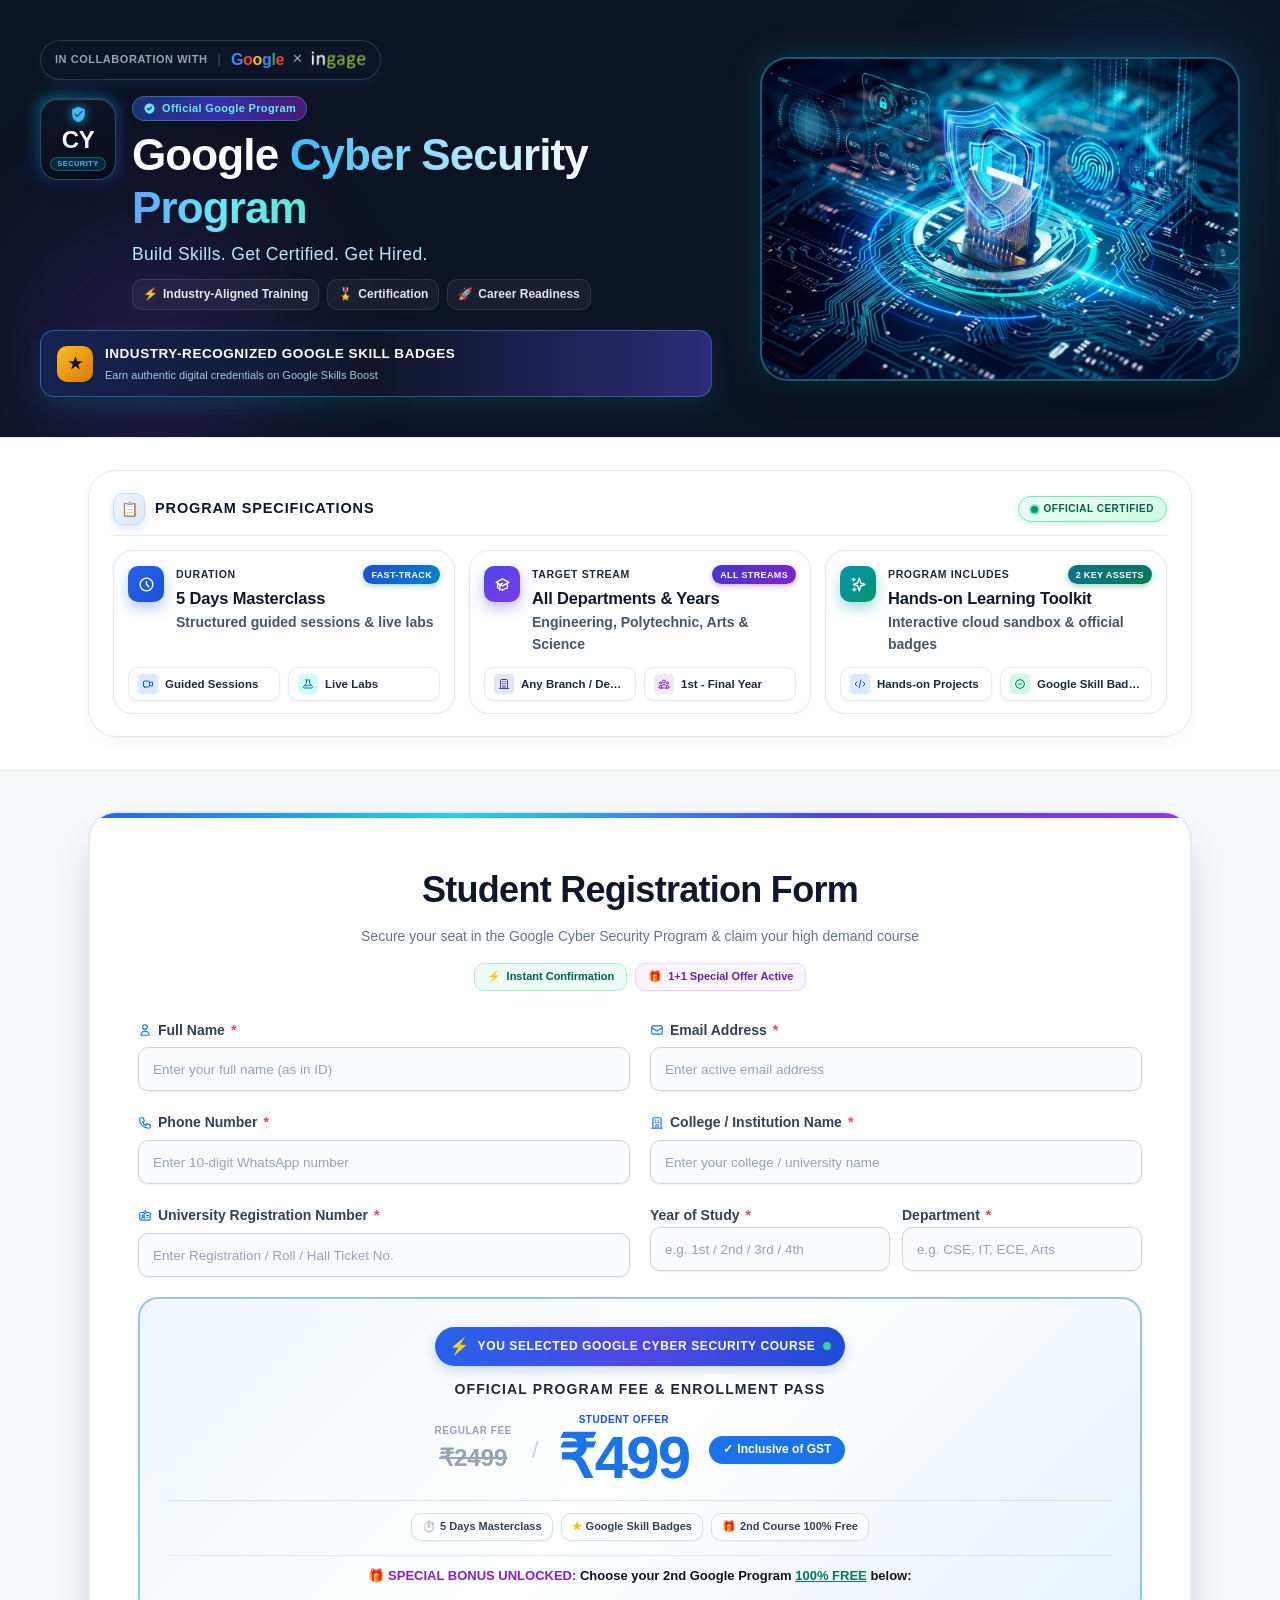
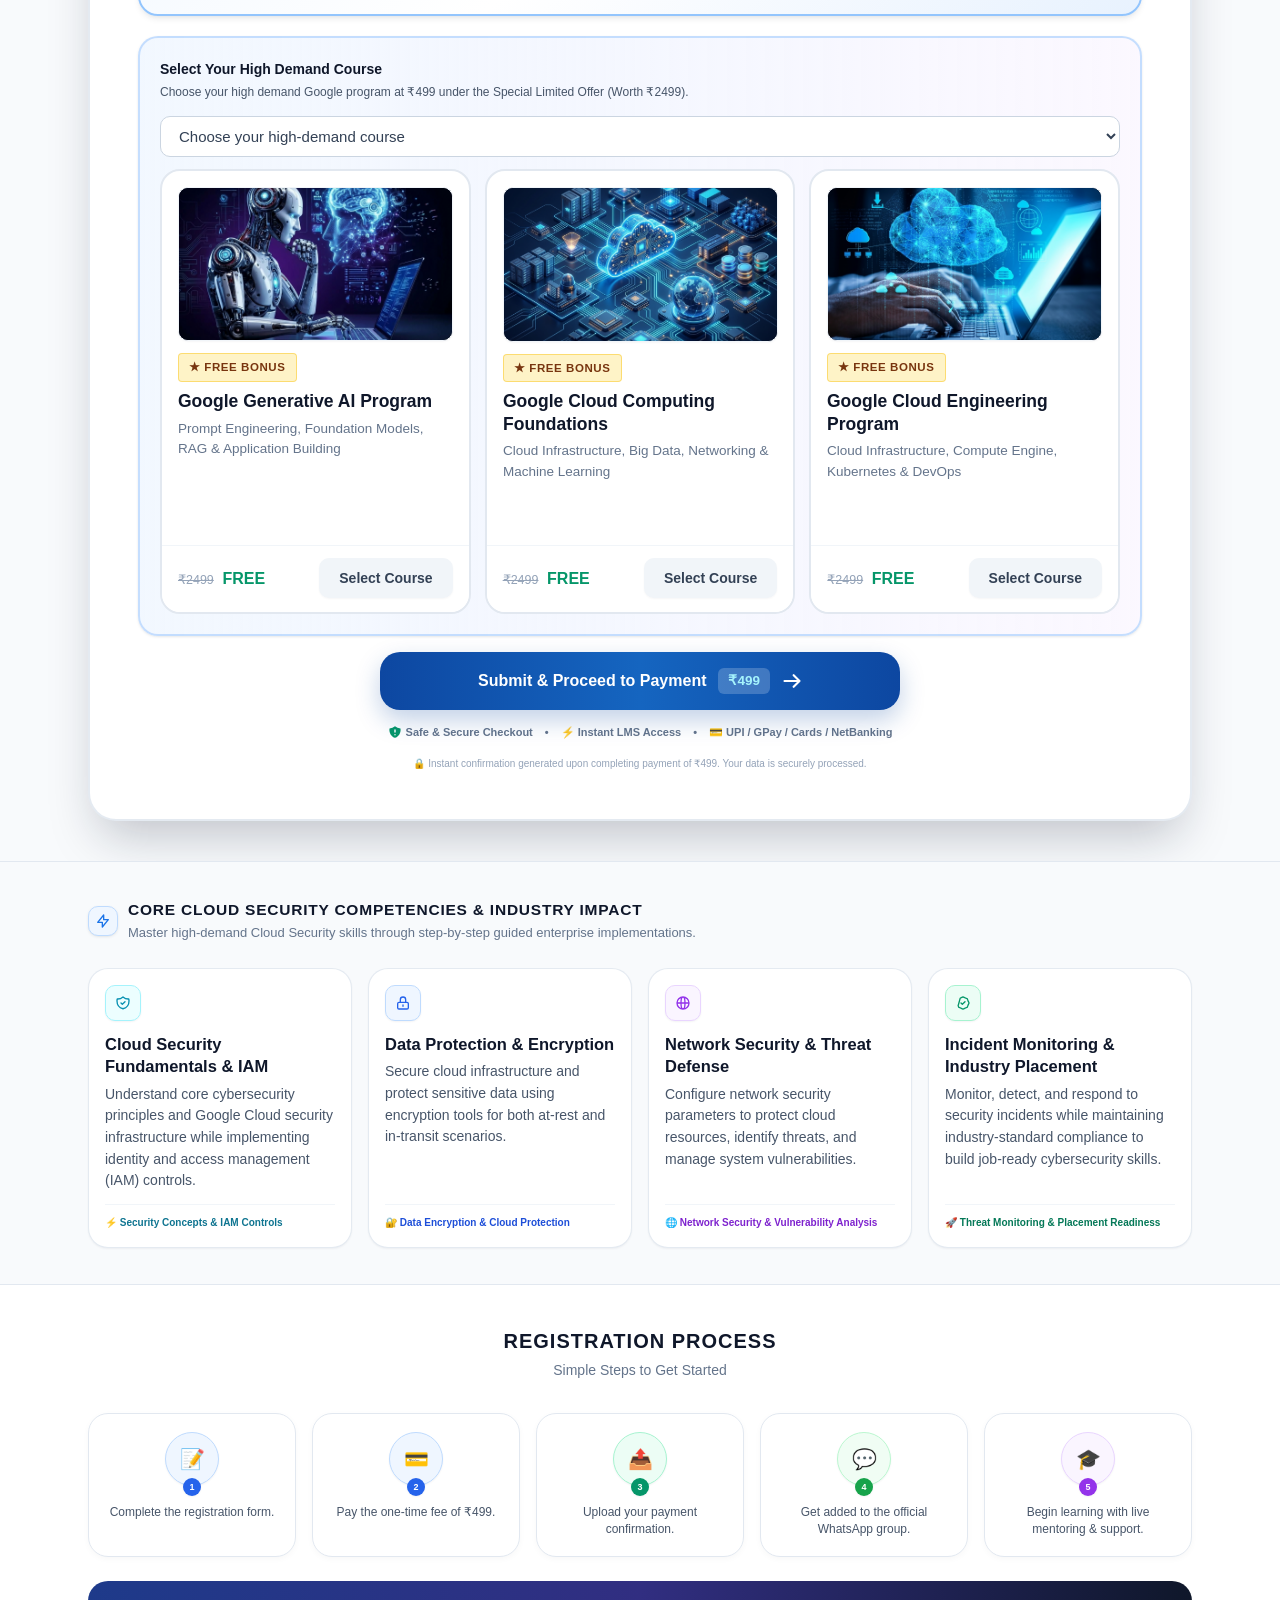
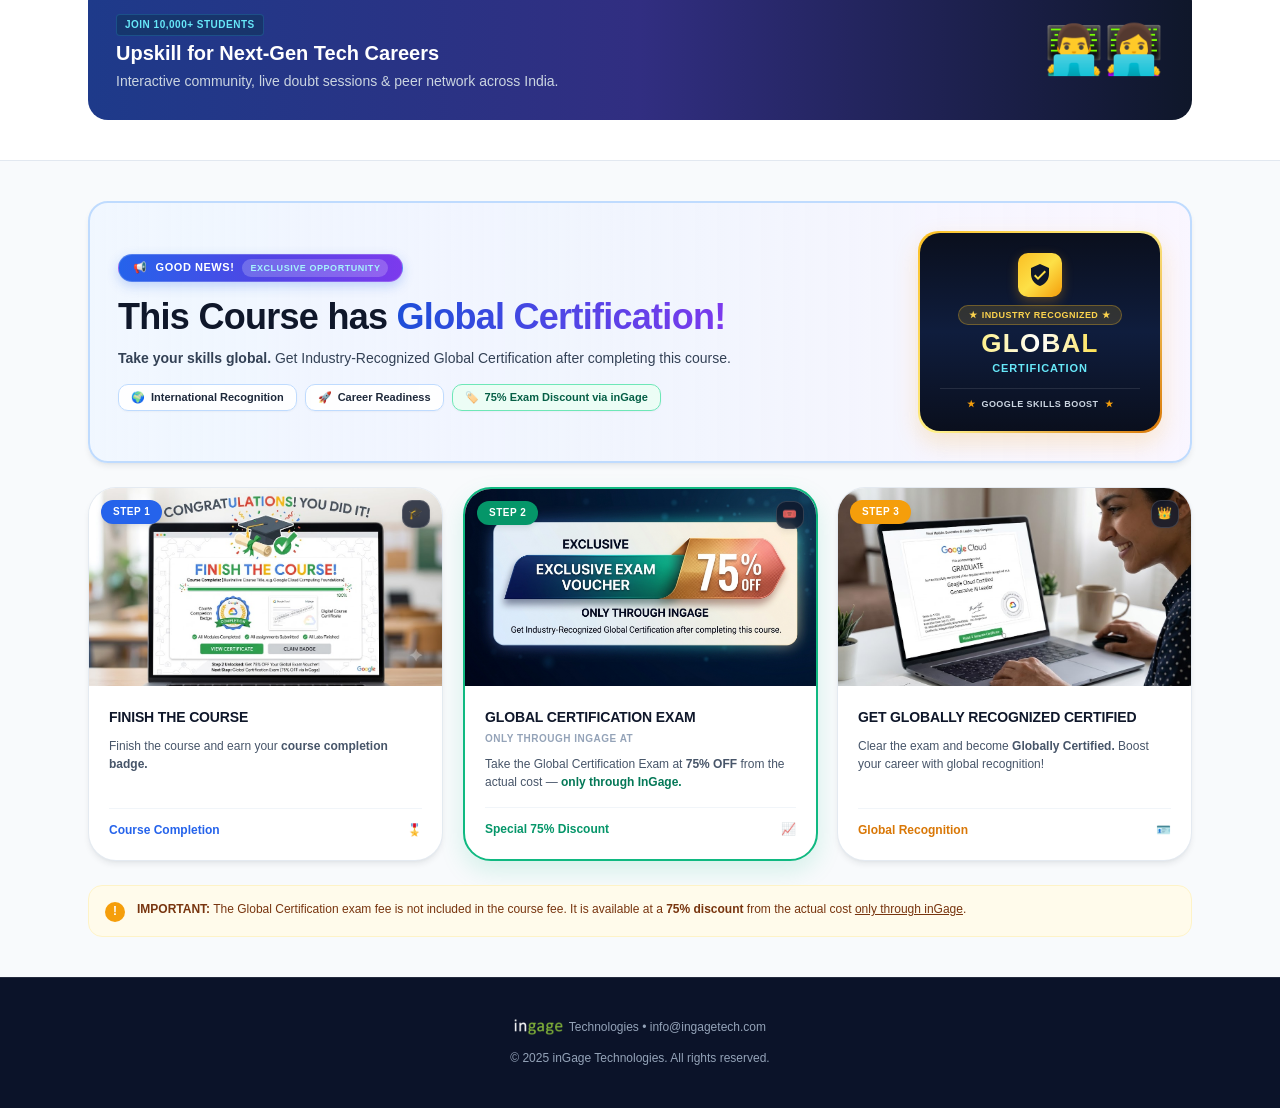
==== commit 6b6ede73: "commit_1" ====
--- a/CY_Reg/index.html
+++ b/CY_Reg/index.html
@@ -17,6 +17,340 @@
 
   <!-- Pure Vanilla CSS3 Stylesheet -->
   <link rel="stylesheet" href="style.css" />
+
+  <!-- 3D Flip Card Styles for Free Bonus Courses -->
+  <style>
+    .free-course-card.course-flip-card {
+      min-height: 445px;
+      position: relative;
+      display: flex;
+      flex-direction: column;
+      justify-content: space-between;
+      padding: 0 !important;
+      overflow: hidden;
+      border-radius: var(--radius-xl);
+      background-color: #ffffff;
+      border: 2px solid #e2e8f0;
+      transition: border-color var(--transition-base), box-shadow var(--transition-base), background-color var(--transition-base);
+    }
+    .free-course-card.course-flip-card:hover {
+      border-color: #3b82f6;
+      box-shadow: var(--shadow-lg);
+    }
+    .free-course-card.course-flip-card.selected {
+      border-color: #2563eb !important;
+      background-color: #f8fbff !important;
+      box-shadow: 0 0 0 3px rgba(37, 99, 235, 0.25) !important;
+    }
+    .free-course-card.course-flip-card.selected .card-action-btn {
+      background-color: #2563eb !important;
+      color: #ffffff !important;
+    }
+    .course-flip-card-body {
+      perspective: 1200px;
+      -webkit-perspective: 1200px;
+      position: relative;
+      flex: 1;
+      width: 100%;
+      min-height: 335px;
+      display: flex;
+      flex-direction: column;
+    }
+    .course-flip-inner {
+      position: relative;
+      width: 100%;
+      height: 100%;
+      flex: 1;
+      transition: transform 0.65s cubic-bezier(0.4, 0, 0.2, 1);
+      transform-style: preserve-3d;
+      -webkit-transform-style: preserve-3d;
+      will-change: transform;
+    }
+    @media (hover: hover) {
+      .course-flip-card-body:hover {
+        z-index: 10 !important;
+      }
+      .course-flip-card-body:hover .course-flip-inner {
+        transform: rotateY(180deg);
+      }
+      .course-flip-card:has(.card-fixed-buttons:hover) .course-flip-inner {
+        transform: rotateY(0deg) !important;
+      }
+    }
+    .course-flip-card.is-swapped .course-flip-inner,
+    .course-flip-card.is-flipped .course-flip-inner {
+      transform: rotateY(180deg);
+    }
+    .card-fixed-buttons {
+      position: relative;
+      z-index: 20 !important;
+      margin-top: auto;
+      padding: 12px 16px 14px 16px;
+      border-top: 1px solid #f1f5f9;
+      background: #ffffff;
+      border-bottom-left-radius: calc(var(--radius-xl) - 2px);
+      border-bottom-right-radius: calc(var(--radius-xl) - 2px);
+      transition: background-color var(--transition-base), border-color var(--transition-base);
+    }
+    .card-fixed-buttons .card-footer-row {
+      margin-top: 0 !important;
+      padding-top: 0 !important;
+      border-top: none !important;
+      display: flex;
+      align-items: center;
+      justify-content: space-between;
+      width: 100%;
+    }
+    .card-fixed-buttons .strike-2499 {
+      font-size: 12.5px !important;
+      color: #94a3b8;
+    }
+    .card-fixed-buttons .free-highlight {
+      font-size: 16px !important;
+      font-weight: 900 !important;
+      color: #059669;
+    }
+    .card-fixed-buttons .card-action-btn {
+      font-size: 14px !important;
+      font-weight: 700 !important;
+      padding: 9px 20px !important;
+    }
+    .free-course-card.selected .card-fixed-buttons {
+      background: #f8fbff !important;
+      border-top-color: rgba(37, 99, 235, 0.15) !important;
+    }
+    .course-flip-front,
+    .course-flip-back {
+      width: 100%;
+      height: 100%;
+      -webkit-backface-visibility: hidden;
+      backface-visibility: hidden;
+      box-sizing: border-box;
+    }
+    .course-flip-front {
+      position: relative;
+      transform: rotateY(0deg);
+      -webkit-transform: rotateY(0deg);
+      z-index: 2;
+      display: flex;
+      flex-direction: column;
+      padding: 16px 16px 14px 16px;
+      border-top-left-radius: calc(var(--radius-xl) - 2px);
+      border-top-right-radius: calc(var(--radius-xl) - 2px);
+      height: 100%;
+      justify-content: flex-start;
+    }
+    .course-flip-front .card-img-banner {
+      margin-bottom: 12px;
+    }
+    .course-flip-front .card-bonus-badge {
+      font-size: 11.5px !important;
+      font-weight: 800 !important;
+      padding: 4px 10px !important;
+      margin-bottom: 8px;
+      align-self: flex-start;
+    }
+    .course-flip-front .card-title {
+      font-size: 17.5px !important;
+      font-weight: 800 !important;
+      color: #0f172a;
+      line-height: 1.3;
+      margin-top: 0;
+      margin-bottom: 6px;
+    }
+    .course-flip-front .card-desc {
+      font-size: 13.5px !important;
+      line-height: 1.5 !important;
+      color: #64748b;
+      margin-top: 0;
+      margin-bottom: 0;
+    }
+    .course-flip-front .card-hover-hint,
+    .card-hover-hint {
+      display: none !important;
+    }
+    .course-flip-back {
+      position: absolute;
+      inset: 0;
+      transform: rotateY(180deg);
+      -webkit-transform: rotateY(180deg);
+      z-index: 1;
+      background: #ffffff;
+      border: none !important;
+      box-shadow: none !important;
+      border-radius: 0 !important;
+      border-top-left-radius: calc(var(--radius-xl) - 2px) !important;
+      border-top-right-radius: calc(var(--radius-xl) - 2px) !important;
+      padding: 14px 16px 10px 16px;
+      display: flex;
+      flex-direction: column;
+      justify-content: space-between;
+      overflow-y: auto;
+      scrollbar-width: thin;
+      text-align: left;
+      transition: background-color var(--transition-base);
+    }
+    .free-course-card.selected .course-flip-back {
+      background: #f8fbff !important;
+    }
+    .popup-top-glow-blue,
+    .popup-top-glow-purple,
+    .popup-top-glow-cyan {
+      position: absolute;
+      top: 0;
+      left: 0;
+      right: 0;
+      height: 4px;
+      z-index: 10;
+      pointer-events: none;
+      border-top-left-radius: calc(var(--radius-xl) - 2px);
+      border-top-right-radius: calc(var(--radius-xl) - 2px);
+    }
+    .popup-top-glow-blue {
+      background: linear-gradient(90deg, #2563eb, #06b6d4, #10b981) !important;
+    }
+    .popup-top-glow-purple {
+      background: linear-gradient(90deg, #7c3aed, #a855f7, #ec4899) !important;
+    }
+    .popup-top-glow-cyan {
+      background: linear-gradient(90deg, #0284c7, #06b6d4, #2563eb) !important;
+    }
+    .popup-tag-cyan,
+    .popup-tag-purple {
+      display: inline-flex;
+      align-items: center;
+      gap: 5px;
+      padding: 4px 10px;
+      border-radius: var(--radius-full);
+      font-size: 11.5px;
+      font-weight: 800;
+      letter-spacing: 0.04em;
+      margin-bottom: 4px;
+      text-transform: uppercase;
+    }
+    .flip-back-header {
+      display: flex;
+      align-items: flex-start;
+      justify-content: space-between;
+      gap: 8px;
+      padding-bottom: 7px;
+      border-bottom: 1px solid #f1f5f9;
+      position: relative;
+      z-index: 2;
+    }
+    .free-course-card.selected .flip-back-header {
+      border-bottom-color: rgba(37, 99, 235, 0.15) !important;
+    }
+    .flip-back-heading {
+      font-size: 17.5px;
+      font-weight: 800;
+      color: #0f172a;
+      line-height: 1.25;
+      margin: 3px 0 0 0;
+    }
+    .flip-back-price-pill {
+      display: flex;
+      flex-direction: column;
+      align-items: flex-end;
+      flex-shrink: 0;
+    }
+    .flip-strike-price {
+      font-size: 12px;
+      color: #94a3b8;
+      text-decoration: line-through;
+      line-height: 1;
+    }
+    .flip-free-price {
+      font-size: 13.5px;
+      font-weight: 900;
+      color: #059669;
+      background: #ecfdf5;
+      padding: 3px 9px;
+      border-radius: 5px;
+      border: 1px solid #a7f3d0;
+      margin-top: 3px;
+    }
+    .flip-back-stats {
+      display: flex;
+      align-items: center;
+      justify-content: space-between;
+      gap: 6px;
+      margin: 7px 0;
+    }
+    .flip-stat-item {
+      flex: 1;
+      background: #f8fafc;
+      border: 1px solid #e2e8f0;
+      border-radius: 8px;
+      padding: 6px 4px;
+      display: flex;
+      align-items: center;
+      justify-content: center;
+      gap: 5px;
+      font-size: 13px;
+      font-weight: 700;
+      color: #334155;
+    }
+    .flip-stat-icon {
+      font-size: 15px;
+    }
+    .free-course-card.selected .flip-stat-item {
+      background: rgba(255, 255, 255, 0.9);
+      border-color: rgba(37, 99, 235, 0.2);
+    }
+    .flip-back-learn-list {
+      display: flex;
+      flex-direction: column;
+      gap: 6px;
+      margin: 5px 0;
+      flex: 1;
+      justify-content: space-around;
+    }
+    .flip-learn-item {
+      display: flex;
+      align-items: flex-start;
+      gap: 8px;
+      font-size: 13.5px;
+      line-height: 1.4;
+      color: #334155;
+      background: #f8fafc;
+      padding: 6px 10px;
+      border-radius: 8px;
+      border: 1px solid #f1f5f9;
+    }
+    .flip-learn-item strong {
+      font-weight: 800;
+      color: #0f172a;
+    }
+    .free-course-card.selected .flip-learn-item {
+      background: rgba(255, 255, 255, 0.9);
+      border-color: rgba(37, 99, 235, 0.15);
+    }
+    .flip-learn-emoji {
+      font-size: 16px;
+      line-height: 1.1;
+      flex-shrink: 0;
+      margin-top: 1px;
+    }
+    .flip-back-footer-prompt {
+      text-align: center;
+      font-size: 12.5px;
+      font-weight: 700;
+      color: #2563eb;
+      background: #eff6ff;
+      padding: 6px 10px;
+      border-radius: 8px;
+      border: 1px dashed rgba(37, 99, 235, 0.4);
+      margin-top: 5px;
+    }
+    .free-course-card.selected .flip-back-footer-prompt {
+      background: rgba(239, 246, 255, 0.95);
+      border-color: #2563eb;
+    }
+    .free-course-card .da-popup {
+      display: none !important;
+    }
+  </style>
 </head>
 
 <body>
@@ -493,277 +827,254 @@
                 <div class="free-course-cards-grid" id="course-cards-container">
 
                   <!-- Card 1: Google Generative AI -->
-                  <div class="free-course-card" id="card-generative-ai" onclick="selectCourse('generative-ai')"
+                  <div class="free-course-card course-flip-card" id="card-generative-ai" onclick="selectCourse('generative-ai')"
                     role="button" tabindex="0">
 
-                    <!-- Hover Popup: Generative AI -->
-                    <div class="da-popup" id="generative-ai-popup">
-                      <div class="popup-top-glow-blue"></div>
-                      <div class="popup-header">
-                        <div>
-                          <div class="popup-tag-cyan">★ Google Free Bonus Program</div>
-                          <h4 class="popup-heading">Google Generative AI Program</h4>
+                    <div class="course-flip-card-body">
+                      <div class="course-flip-inner">
+                        <!-- Front Face -->
+                        <div class="course-flip-front">
+                          <div class="card-img-banner">
+                            <img src="../src/genai-card-bg.jpg" alt="Google Generative AI Program" loading="lazy" />
+                          </div>
+                          <div class="card-bonus-badge">★ Free Bonus</div>
+                          <h4 class="card-title">Google Generative AI Program</h4>
+                          <p class="card-desc">Prompt Engineering, Foundation Models, RAG &amp; Application Building</p>
                         </div>
-                        <div style="text-align: right; flex-shrink: 0;">
-                          <span class="popup-strike-tag">₹2499</span>
-                          <span class="popup-free-pill">100% FREE</span>
+
+                        <!-- Back Face (Curriculum & Details) -->
+                        <div class="course-flip-back">
+                          <div class="popup-top-glow-blue"></div>
+                          <div class="flip-back-header">
+                            <div>
+                              <div class="popup-tag-cyan">★ Free Bonus Program</div>
+                              <h4 class="flip-back-heading">Google Generative AI Program</h4>
+                            </div>
+                            <div class="flip-back-price-pill">
+                              <span class="flip-strike-price">₹2499</span>
+                              <span class="flip-free-price">100% FREE</span>
+                            </div>
+                          </div>
+
+                          <div class="flip-back-stats">
+                            <div class="flip-stat-item">
+                              <span class="flip-stat-icon">⏱️</span>
+                              <span class="flip-stat-text">5 Days</span>
+                            </div>
+                            <div class="flip-stat-item">
+                              <span class="flip-stat-icon">🛠️</span>
+                              <span class="flip-stat-text">Skill Badges</span>
+                            </div>
+                            <div class="flip-stat-item">
+                              <span class="flip-stat-icon">🎯</span>
+                              <span class="flip-stat-text">All Depts</span>
+                            </div>
+                          </div>
+
+                          <!-- 4 Key Curriculum Points -->
+                          <div class="flip-back-learn-list">
+                            <div class="flip-learn-item">
+                              <span class="flip-learn-emoji">⚡</span>
+                              <div><strong>Prompt Engineering:</strong> Design, tune &amp; optimize prompts for LLMs</div>
+                            </div>
+                            <div class="flip-learn-item">
+                              <span class="flip-learn-emoji">🧠</span>
+                              <div><strong>Foundation Models:</strong> Build with Gemini, PaLM &amp; multimodal AI</div>
+                            </div>
+                            <div class="flip-learn-item">
+                              <span class="flip-learn-emoji">🚀</span>
+                              <div><strong>Enterprise RAG:</strong> Vector search, embeddings &amp; retrieval pipelines</div>
+                            </div>
+                            <div class="flip-learn-item">
+                              <span class="flip-learn-emoji">🛠️</span>
+                              <div><strong>AI Applications:</strong> Deploy production-ready Generative AI solutions</div>
+                            </div>
+                          </div>
+
+                          <div class="flip-back-footer-prompt">
+                            <span>👆 Click card to choose this free bonus</span>
+                          </div>
                         </div>
                       </div>
-
-                      <p class="popup-summary">
-                        Master prompt engineering, foundation models, enterprise RAG, and AI application building.
-                      </p>
-
-                      <!-- Key Quick Facts -->
-                      <div class="popup-stats-grid">
-                        <div class="popup-stat-box-blue">
-                          <div>⏱️</div>
-                          <div class="stat-val-blue">5 Days</div>
-                          <div class="stat-label-sub">Self-Paced / In-Person</div>
+                    </div>
+
+                    <!-- FIXED TWO BUTTONS / FOOTER IN SAME PLACE (Never flips, always static) -->
+                    <div class="card-fixed-buttons">
+                      <div class="card-footer-row">
+                        <div>
+                          <span class="strike-2499">₹2499</span>
+                          <span class="free-highlight">FREE</span>
                         </div>
-                        <div class="popup-stat-box-cyan">
-                          <div>🛠️</div>
-                          <div class="stat-val-cyan">Skill Badges</div>
-                          <div class="stat-label-sub">Google Cloud AI Labs</div>
+                        <button class="card-action-btn action-btn" type="button">Select Course</button>
+                      </div>
+                    </div>
+                  </div>
+
+                  <!-- Card 2: Google Cloud Computing Foundations -->
+                  <div class="free-course-card course-flip-card" id="card-cloud-foundations" onclick="selectCourse('cloud-foundations')"
+                    role="button" tabindex="0">
+
+                    <div class="course-flip-card-body">
+                      <div class="course-flip-inner">
+                        <!-- Front Face -->
+                        <div class="course-flip-front">
+                          <div class="card-img-banner">
+                            <img src="../src/gccf-card-bg.jpg" alt="Google Cloud Computing Foundations" loading="lazy" />
+                          </div>
+                          <div class="card-bonus-badge">★ Free Bonus</div>
+                          <h4 class="card-title">Google Cloud Computing Foundations</h4>
+                          <p class="card-desc">Cloud Infrastructure, Big Data, Networking &amp; Machine Learning</p>
                         </div>
-                        <div class="popup-stat-box-emerald">
-                          <div>🎯</div>
-                          <div class="stat-val-emerald">All Depts</div>
-                          <div class="stat-label-sub">Engg, Arts &amp; Poly</div>
+
+                        <!-- Back Face (Curriculum & Details) -->
+                        <div class="course-flip-back">
+                          <div class="popup-top-glow-purple"></div>
+                          <div class="flip-back-header">
+                            <div>
+                              <div class="popup-tag-purple">★ Free Bonus Program</div>
+                              <h4 class="flip-back-heading">Google Cloud Computing Foundations</h4>
+                            </div>
+                            <div class="flip-back-price-pill">
+                              <span class="flip-strike-price">₹2499</span>
+                              <span class="flip-free-price">100% FREE</span>
+                            </div>
+                          </div>
+
+                          <div class="flip-back-stats">
+                            <div class="flip-stat-item">
+                              <span class="flip-stat-icon">⏱️</span>
+                              <span class="flip-stat-text">5 Days</span>
+                            </div>
+                            <div class="flip-stat-item">
+                              <span class="flip-stat-icon">🛠️</span>
+                              <span class="flip-stat-text">Skill Badges</span>
+                            </div>
+                            <div class="flip-stat-item">
+                              <span class="flip-stat-icon">🎯</span>
+                              <span class="flip-stat-text">All Depts</span>
+                            </div>
+                          </div>
+
+                          <!-- 4 Key Curriculum Points -->
+                          <div class="flip-back-learn-list">
+                            <div class="flip-learn-item">
+                              <span class="flip-learn-emoji">☁️</span>
+                              <div><strong>Cloud Infrastructure:</strong> Core GCP compute, storage &amp; cloud services</div>
+                            </div>
+                            <div class="flip-learn-item">
+                              <span class="flip-learn-emoji">🌐</span>
+                              <div><strong>Networking &amp; Security:</strong> VPC architectures, routing &amp; IAM controls</div>
+                            </div>
+                            <div class="flip-learn-item">
+                              <span class="flip-learn-emoji">📊</span>
+                              <div><strong>Big Data &amp; Analytics:</strong> BigQuery analysis &amp; data pipelines</div>
+                            </div>
+                            <div class="flip-learn-item">
+                              <span class="flip-learn-emoji">🤖</span>
+                              <div><strong>AI &amp; Machine Learning:</strong> Google Cloud AI solutions &amp; ML APIs</div>
+                            </div>
+                          </div>
+
+                          <div class="flip-back-footer-prompt" style="color: #7e22ce; background: #faf5ff; border-color: rgba(126, 34, 206, 0.4);">
+                            <span>👆 Click card to choose this free bonus</span>
+                          </div>
                         </div>
                       </div>
-
-                      <!-- What You Will Learn -->
-                      <div class="popup-learn-list">
-                        <div class="popup-learn-item">
-                          <span>⚡</span>
-                          <div><strong>Prompt Engineering:</strong> Design, tune &amp; optimize prompts for LLMs</div>
+                    </div>
+
+                    <!-- FIXED TWO BUTTONS / FOOTER IN SAME PLACE (Never flips, always static) -->
+                    <div class="card-fixed-buttons">
+                      <div class="card-footer-row">
+                        <div>
+                          <span class="strike-2499">₹2499</span>
+                          <span class="free-highlight">FREE</span>
                         </div>
-                        <div class="popup-learn-item">
-                          <span>🧠</span>
-                          <div><strong>Foundation Models:</strong> Build with Gemini, PaLM &amp; multimodal AI</div>
+                        <button class="card-action-btn action-btn" type="button">Select Course</button>
+                      </div>
+                    </div>
+                  </div>
+
+                  <!-- Card 3: Google Cloud Engineering -->
+                  <div class="free-course-card course-flip-card" id="card-cloud-engineering" onclick="selectCourse('cloud-engineering')"
+                    role="button" tabindex="0">
+
+                    <div class="course-flip-card-body">
+                      <div class="course-flip-inner">
+                        <!-- Front Face -->
+                        <div class="course-flip-front">
+                          <div class="card-img-banner">
+                            <img src="../src/cloud-eng-card-bg.jpg" alt="Google Cloud Engineering Program" loading="lazy" />
+                          </div>
+                          <div class="card-bonus-badge">★ Free Bonus</div>
+                          <h4 class="card-title">Google Cloud Engineering Program</h4>
+                          <p class="card-desc">Cloud Infrastructure, Compute Engine, Kubernetes &amp; DevOps</p>
                         </div>
-                        <div class="popup-learn-item">
-                          <span>🚀</span>
-                          <div><strong>Enterprise RAG:</strong> Vector search, embeddings &amp; retrieval pipelines
+
+                        <!-- Back Face (Curriculum & Details) -->
+                        <div class="course-flip-back">
+                          <div class="popup-top-glow-cyan"></div>
+                          <div class="flip-back-header">
+                            <div>
+                              <div class="popup-tag-cyan" style="background: rgba(14, 165, 233, 0.1); color: #0284c7; border: 1px solid rgba(14, 165, 233, 0.3);">★ Free Bonus Program</div>
+                              <h4 class="flip-back-heading">Google Cloud Engineering Program</h4>
+                            </div>
+                            <div class="flip-back-price-pill">
+                              <span class="flip-strike-price">₹2499</span>
+                              <span class="flip-free-price">100% FREE</span>
+                            </div>
+                          </div>
+
+                          <div class="flip-back-stats">
+                            <div class="flip-stat-item">
+                              <span class="flip-stat-icon">⏱️</span>
+                              <span class="flip-stat-text">5 Days</span>
+                            </div>
+                            <div class="flip-stat-item">
+                              <span class="flip-stat-icon">🛠️</span>
+                              <span class="flip-stat-text">Skill Badges</span>
+                            </div>
+                            <div class="flip-stat-item">
+                              <span class="flip-stat-icon">🎯</span>
+                              <span class="flip-stat-text">All Depts</span>
+                            </div>
+                          </div>
+
+                          <!-- 4 Key Curriculum Points -->
+                          <div class="flip-back-learn-list">
+                            <div class="flip-learn-item">
+                              <span class="flip-learn-emoji">☁️</span>
+                              <div><strong>Core Infrastructure:</strong> Compute Engine, VPC networks &amp; Cloud Storage</div>
+                            </div>
+                            <div class="flip-learn-item">
+                              <span class="flip-learn-emoji">⚓</span>
+                              <div><strong>Kubernetes &amp; GKE:</strong> Container clusters, orchestration &amp; scaling</div>
+                            </div>
+                            <div class="flip-learn-item">
+                              <span class="flip-learn-emoji">🚀</span>
+                              <div><strong>DevOps &amp; CI/CD:</strong> Automated pipelines &amp; infrastructure as code</div>
+                            </div>
+                            <div class="flip-learn-item">
+                              <span class="flip-learn-emoji">🔒</span>
+                              <div><strong>IAM &amp; Monitoring:</strong> Cloud IAM controls, security &amp; Cloud Monitoring</div>
+                            </div>
+                          </div>
+
+                          <div class="flip-back-footer-prompt" style="color: #0284c7; background: #f0f9ff; border-color: rgba(2, 132, 199, 0.4);">
+                            <span>👆 Click card to choose this free bonus</span>
                           </div>
                         </div>
-                        <div class="popup-learn-item">
-                          <span>🛠️</span>
-                          <div><strong>AI Applications:</strong> Deploy production-ready Generative AI solutions</div>
+                      </div>
+                    </div>
+
+                    <!-- FIXED TWO BUTTONS / FOOTER IN SAME PLACE (Never flips, always static) -->
+                    <div class="card-fixed-buttons">
+                      <div class="card-footer-row">
+                        <div>
+                          <span class="strike-2499">₹2499</span>
+                          <span class="free-highlight">FREE</span>
                         </div>
+                        <button class="card-action-btn action-btn" type="button">Select Course</button>
                       </div>
-
-                      <div class="popup-bottom-row">
-                        <span class="popup-pick-prompt">👆 Click card to choose this free bonus</span>
-                        <span class="popup-badges-pill">✓ Skill Badges</span>
-                      </div>
-
-                      <div class="da-arrow" id="genai-arrow"></div>
-                    </div>
-
-                    <div>
-                      <div class="card-img-banner">
-                        <img src="../src/genai-card-bg.jpg" alt="Google Generative AI Program" loading="lazy" />
-                      </div>
-                      <div class="card-bonus-badge">★ Free Bonus</div>
-                      <h4 class="card-title">Google Generative AI Program</h4>
-                      <p class="card-desc">Prompt Engineering, Foundation Models, RAG &amp; Application Building</p>
-                    </div>
-
-                    <div class="card-footer-row">
-                      <div>
-                        <span class="strike-2499">₹2499</span>
-                        <span class="free-highlight">FREE</span>
-                      </div>
-                      <button class="card-action-btn action-btn" type="button">Select Course</button>
-                    </div>
-                  </div>
-
-                  <!-- Card 2: Google Cloud Computing Foundations -->
-                  <div class="free-course-card" id="card-cloud-foundations" onclick="selectCourse('cloud-foundations')"
-                    role="button" tabindex="0">
-
-                    <!-- Hover Popup: Cloud Foundations -->
-                    <div class="da-popup" id="cloud-foundations-popup">
-                      <div class="popup-top-glow-purple"></div>
-                      <div class="popup-header">
-                        <div>
-                          <div class="popup-tag-purple">★ Google Free Bonus Program</div>
-                          <h4 class="popup-heading">Google Cloud Computing Foundations</h4>
-                        </div>
-                        <div style="text-align: right; flex-shrink: 0;">
-                          <span class="popup-strike-tag">₹2499</span>
-                          <span class="popup-free-pill">100% FREE</span>
-                        </div>
-                      </div>
-
-                      <p class="popup-summary">
-                        Master cloud infrastructure, networking, big data, and machine learning foundations on Google
-                        Cloud.
-                      </p>
-
-                      <!-- Key Quick Facts -->
-                      <div class="popup-stats-grid">
-                        <div class="popup-stat-box-purple">
-                          <div>⏱️</div>
-                          <div class="stat-val-purple">5 Days</div>
-                          <div class="stat-label-sub">Self-Paced / In-Person</div>
-                        </div>
-                        <div class="popup-stat-box-indigo">
-                          <div>🛠️</div>
-                          <div class="stat-val-indigo">Skill Badges</div>
-                          <div class="stat-label-sub">GCP Foundations Labs</div>
-                        </div>
-                        <div class="popup-stat-box-blue">
-                          <div>🎯</div>
-                          <div class="stat-val-blue">All Depts</div>
-                          <div class="stat-label-sub">Engg, Arts &amp; Poly</div>
-                        </div>
-                      </div>
-
-                      <!-- What You Will Learn -->
-                      <div class="popup-learn-list">
-                        <div class="popup-learn-item">
-                          <span>☁️</span>
-                          <div><strong>Cloud Infrastructure:</strong> Core GCP compute, storage &amp; cloud services
-                          </div>
-                        </div>
-                        <div class="popup-learn-item">
-                          <span>🌐</span>
-                          <div><strong>Networking &amp; Security:</strong> VPC architectures, routing &amp; IAM controls
-                          </div>
-                        </div>
-                        <div class="popup-learn-item">
-                          <span>📊</span>
-                          <div><strong>Big Data &amp; Analytics:</strong> BigQuery analysis &amp; data pipelines</div>
-                        </div>
-                        <div class="popup-learn-item">
-                          <span>🤖</span>
-                          <div><strong>AI &amp; Machine Learning:</strong> Google Cloud AI solutions &amp; ML APIs</div>
-                        </div>
-                      </div>
-
-                      <div class="popup-bottom-row">
-                        <span class="popup-pick-prompt" style="color: #7e22ce;">👆 Click card to choose this free
-                          bonus</span>
-                        <span class="popup-badges-pill">✓ Skill Badges</span>
-                      </div>
-
-                      <div class="da-arrow" id="cf-arrow"></div>
-                    </div>
-
-                    <div>
-                      <div class="card-img-banner">
-                        <img src="../src/gccf-card-bg.jpg" alt="Google Cloud Computing Foundations"
-                          loading="lazy" />
-                      </div>
-                      <div class="card-bonus-badge">★ Free Bonus</div>
-                      <h4 class="card-title">Google Cloud Computing Foundations</h4>
-                      <p class="card-desc">Cloud Infrastructure, Big Data, Networking &amp; Machine Learning</p>
-                    </div>
-
-                    <div class="card-footer-row">
-                      <div>
-                        <span class="strike-2499">₹2499</span>
-                        <span class="free-highlight">FREE</span>
-                      </div>
-                      <button class="card-action-btn action-btn" type="button">Select Course</button>
-                    </div>
-                  </div>
-
-                  <!-- Card 3: Google Cloud Engineering -->
-                  <div class="free-course-card" id="card-cloud-engineering" onclick="selectCourse('cloud-engineering')"
-                    role="button" tabindex="0">
-
-                    <!-- Hover Popup: Cloud Engineering -->
-                    <div class="da-popup" id="cloud-engineering-popup">
-                      <div class="popup-top-glow-cyan"></div>
-                      <div class="popup-header">
-                        <div>
-                          <div class="popup-tag-cyan"
-                            style="background: rgba(14, 165, 233, 0.1); color: #0284c7; border: 1px solid rgba(14, 165, 233, 0.3);">
-                            ★ Google Free Bonus Program</div>
-                          <h4 class="popup-heading">Google Cloud Engineering Program</h4>
-                        </div>
-                        <div style="text-align: right; flex-shrink: 0;">
-                          <span class="popup-strike-tag">₹2499</span>
-                          <span class="popup-free-pill">100% FREE</span>
-                        </div>
-                      </div>
-
-                      <p class="popup-summary">
-                        Deploy, configure, and manage scalable cloud infrastructure, containers, and CI/CD on GCP.
-                      </p>
-
-                      <!-- Key Quick Facts -->
-                      <div class="popup-stats-grid">
-                        <div class="popup-stat-box-cyan">
-                          <div>⏱️</div>
-                          <div class="stat-val-cyan">5 Days</div>
-                          <div class="stat-label-sub">Self-Paced / In-Person</div>
-                        </div>
-                        <div class="popup-stat-box-blue">
-                          <div>🛠️</div>
-                          <div class="stat-val-blue">Skill Badges</div>
-                          <div class="stat-label-sub">GCP Labs &amp; DevOps</div>
-                        </div>
-                        <div class="popup-stat-box-emerald">
-                          <div>🎯</div>
-                          <div class="stat-val-emerald">All Depts</div>
-                          <div class="stat-label-sub">Engg, Arts &amp; Poly</div>
-                        </div>
-                      </div>
-
-                      <!-- What You Will Learn -->
-                      <div class="popup-learn-list">
-                        <div class="popup-learn-item">
-                          <span>☁️</span>
-                          <div><strong>Core Infrastructure:</strong> Compute Engine, VPC networks &amp; Cloud Storage
-                          </div>
-                        </div>
-                        <div class="popup-learn-item">
-                          <span>⚓</span>
-                          <div><strong>Kubernetes &amp; GKE:</strong> Container clusters, orchestration &amp; scaling
-                          </div>
-                        </div>
-                        <div class="popup-learn-item">
-                          <span>🚀</span>
-                          <div><strong>DevOps &amp; CI/CD:</strong> Automated pipelines &amp; infrastructure as code
-                          </div>
-                        </div>
-                        <div class="popup-learn-item">
-                          <span>🔒</span>
-                          <div><strong>IAM &amp; Monitoring:</strong> Cloud IAM controls, security &amp; Cloud
-                            Monitoring</div>
-                        </div>
-                      </div>
-
-                      <div class="popup-bottom-row">
-                        <span class="popup-pick-prompt" style="color: #0284c7;">👆 Click card to choose this free
-                          bonus</span>
-                        <span class="popup-badges-pill">✓ Skill Badges</span>
-                      </div>
-
-                      <div class="da-arrow" id="ce-arrow"></div>
-                    </div>
-
-                    <div>
-                      <div class="card-img-banner">
-                        <img src="../src/cloud-eng-card-bg.jpg" alt="Google Cloud Engineering Program"
-                          loading="lazy" />
-                      </div>
-                      <div class="card-bonus-badge">★ Free Bonus</div>
-                      <h4 class="card-title">Google Cloud Engineering Program</h4>
-                      <p class="card-desc">Cloud Infrastructure, Compute Engine, Kubernetes &amp; DevOps</p>
-                    </div>
-
-                    <div class="card-footer-row">
-                      <div>
-                        <span class="strike-2499">₹2499</span>
-                        <span class="free-highlight">FREE</span>
-                      </div>
-                      <button class="card-action-btn action-btn" type="button">Select Course</button>
                     </div>
                   </div>
 
@@ -1036,7 +1347,7 @@
                 </div>
                 <div class="cert-pill-item cert-pill-subsidy">
                   <span>🏷️</span>
-                  <span>75% Exam Subsidy via inGage</span>
+                  <span>75% Exam Discount via inGage</span>
                 </div>
               </div>
             </div>
--- a/CY_Reg/style.css
+++ b/CY_Reg/style.css
@@ -4825,4 +4825,337 @@
   .cert-step-body {
     padding: 16px 14px !important;
   }
+}
+
+/* ==========================================================================
+   3D Flip / Swap Course Card Animation (Fixed Action Footer)
+   ========================================================================== */
+.free-course-card.course-flip-card {
+  min-height: 445px;
+  position: relative;
+  display: flex;
+  flex-direction: column;
+  justify-content: space-between;
+  padding: 0 !important;
+  overflow: hidden;
+  border-radius: var(--radius-xl);
+  background-color: #ffffff;
+  border: 2px solid #e2e8f0;
+  transition: border-color var(--transition-base), box-shadow var(--transition-base), background-color var(--transition-base);
+}
+.free-course-card.course-flip-card:hover {
+  border-color: #3b82f6;
+  box-shadow: var(--shadow-lg);
+}
+.free-course-card.course-flip-card.selected {
+  border-color: #2563eb !important;
+  background-color: #f8fbff !important;
+  box-shadow: 0 0 0 3px rgba(37, 99, 235, 0.25) !important;
+}
+.free-course-card.course-flip-card.selected .card-action-btn {
+  background-color: #2563eb !important;
+  color: #ffffff !important;
+}
+.course-flip-card-body {
+  perspective: 1200px;
+  -webkit-perspective: 1200px;
+  position: relative;
+  flex: 1;
+  width: 100%;
+  min-height: 335px;
+  display: flex;
+  flex-direction: column;
+}
+.course-flip-inner {
+  position: relative;
+  width: 100%;
+  height: 100%;
+  flex: 1;
+  transition: transform 0.65s cubic-bezier(0.4, 0, 0.2, 1);
+  transform-style: preserve-3d;
+  -webkit-transform-style: preserve-3d;
+  will-change: transform;
+}
+@media (hover: hover) {
+  .course-flip-card-body:hover {
+    z-index: 10 !important;
+  }
+  .course-flip-card-body:hover .course-flip-inner {
+    transform: rotateY(180deg);
+  }
+  .course-flip-card:has(.card-fixed-buttons:hover) .course-flip-inner {
+    transform: rotateY(0deg) !important;
+  }
+}
+.course-flip-card.is-swapped .course-flip-inner,
+.course-flip-card.is-flipped .course-flip-inner {
+  transform: rotateY(180deg);
+}
+.card-fixed-buttons {
+  position: relative;
+  z-index: 20 !important;
+  margin-top: auto;
+  padding: 12px 16px 14px 16px;
+  border-top: 1px solid #f1f5f9;
+  background: #ffffff;
+  border-bottom-left-radius: calc(var(--radius-xl) - 2px);
+  border-bottom-right-radius: calc(var(--radius-xl) - 2px);
+  transition: background-color var(--transition-base), border-color var(--transition-base);
+}
+.card-fixed-buttons .card-footer-row {
+  margin-top: 0 !important;
+  padding-top: 0 !important;
+  border-top: none !important;
+  display: flex;
+  align-items: center;
+  justify-content: space-between;
+  width: 100%;
+}
+.card-fixed-buttons .strike-2499 {
+  font-size: 12.5px !important;
+  color: #94a3b8;
+}
+.card-fixed-buttons .free-highlight {
+  font-size: 16px !important;
+  font-weight: 900 !important;
+  color: #059669;
+}
+.card-fixed-buttons .card-action-btn {
+  font-size: 14px !important;
+  font-weight: 700 !important;
+  padding: 9px 20px !important;
+}
+.free-course-card.selected .card-fixed-buttons {
+  background: #f8fbff !important;
+  border-top-color: rgba(37, 99, 235, 0.15) !important;
+}
+.course-flip-front,
+.course-flip-back {
+  width: 100%;
+  height: 100%;
+  -webkit-backface-visibility: hidden;
+  backface-visibility: hidden;
+  box-sizing: border-box;
+}
+.course-flip-front {
+  position: relative;
+  transform: rotateY(0deg);
+  -webkit-transform: rotateY(0deg);
+  z-index: 2;
+  display: flex;
+  flex-direction: column;
+  padding: 16px 16px 14px 16px;
+  border-top-left-radius: calc(var(--radius-xl) - 2px);
+  border-top-right-radius: calc(var(--radius-xl) - 2px);
+  height: 100%;
+  justify-content: flex-start;
+}
+.course-flip-front .card-img-banner {
+  margin-bottom: 12px;
+}
+.course-flip-front .card-bonus-badge {
+  font-size: 11.5px !important;
+  font-weight: 800 !important;
+  padding: 4px 10px !important;
+  margin-bottom: 8px;
+  align-self: flex-start;
+}
+.course-flip-front .card-title {
+  font-size: 17.5px !important;
+  font-weight: 800 !important;
+  color: #0f172a;
+  line-height: 1.3;
+  margin-top: 0;
+  margin-bottom: 6px;
+}
+.course-flip-front .card-desc {
+  font-size: 13.5px !important;
+  line-height: 1.5 !important;
+  color: #64748b;
+  margin-top: 0;
+  margin-bottom: 0;
+}
+.course-flip-front .card-hover-hint,
+.card-hover-hint {
+  display: none !important;
+}
+.course-flip-back {
+  position: absolute;
+  inset: 0;
+  transform: rotateY(180deg);
+  -webkit-transform: rotateY(180deg);
+  z-index: 1;
+  background: #ffffff;
+  border: none !important;
+  box-shadow: none !important;
+  border-radius: 0 !important;
+  border-top-left-radius: calc(var(--radius-xl) - 2px) !important;
+  border-top-right-radius: calc(var(--radius-xl) - 2px) !important;
+  padding: 14px 16px 10px 16px;
+  display: flex;
+  flex-direction: column;
+  justify-content: space-between;
+  overflow: hidden;
+  text-align: left;
+  transition: background-color var(--transition-base);
+}
+.free-course-card.selected .course-flip-back {
+  background: #f8fbff !important;
+}
+.popup-top-glow-blue,
+.popup-top-glow-purple,
+.popup-top-glow-cyan {
+  position: absolute;
+  top: 0;
+  left: 0;
+  right: 0;
+  height: 4px;
+  z-index: 10;
+  pointer-events: none;
+  border-top-left-radius: calc(var(--radius-xl) - 2px);
+  border-top-right-radius: calc(var(--radius-xl) - 2px);
+}
+.popup-top-glow-blue {
+  background: linear-gradient(90deg, #2563eb, #06b6d4, #10b981) !important;
+}
+.popup-top-glow-purple {
+  background: linear-gradient(90deg, #7c3aed, #a855f7, #ec4899) !important;
+}
+.popup-top-glow-cyan {
+  background: linear-gradient(90deg, #0284c7, #06b6d4, #2563eb) !important;
+}
+.popup-tag-cyan,
+.popup-tag-purple {
+  display: inline-flex;
+  align-items: center;
+  gap: 5px;
+  padding: 4px 10px;
+  border-radius: var(--radius-full);
+  font-size: 11.5px;
+  font-weight: 800;
+  letter-spacing: 0.04em;
+  margin-bottom: 4px;
+  text-transform: uppercase;
+}
+.flip-back-header {
+  display: flex;
+  align-items: flex-start;
+  justify-content: space-between;
+  gap: 8px;
+  padding-bottom: 7px;
+  border-bottom: 1px solid #f1f5f9;
+  position: relative;
+  z-index: 2;
+}
+.free-course-card.selected .flip-back-header {
+  border-bottom-color: rgba(37, 99, 235, 0.15) !important;
+}
+.flip-back-heading {
+  font-size: 17.5px;
+  font-weight: 800;
+  color: #0f172a;
+  line-height: 1.25;
+  margin: 3px 0 0 0;
+}
+.flip-back-price-pill {
+  display: flex;
+  flex-direction: column;
+  align-items: flex-end;
+  flex-shrink: 0;
+}
+.flip-strike-price {
+  font-size: 12px;
+  color: #94a3b8;
+  text-decoration: line-through;
+  line-height: 1;
+}
+.flip-free-price {
+  font-size: 13.5px;
+  font-weight: 900;
+  color: #059669;
+  background: #ecfdf5;
+  padding: 3px 9px;
+  border-radius: 5px;
+  border: 1px solid #a7f3d0;
+  margin-top: 3px;
+}
+.flip-back-stats {
+  display: flex;
+  align-items: center;
+  justify-content: space-between;
+  gap: 6px;
+  margin: 7px 0;
+}
+.flip-stat-item {
+  flex: 1;
+  background: #f8fafc;
+  border: 1px solid #e2e8f0;
+  border-radius: 8px;
+  padding: 6px 4px;
+  display: flex;
+  align-items: center;
+  justify-content: center;
+  gap: 5px;
+  font-size: 13px;
+  font-weight: 700;
+  color: #334155;
+}
+.flip-stat-icon {
+  font-size: 15px;
+}
+.free-course-card.selected .flip-stat-item {
+  background: rgba(255, 255, 255, 0.9);
+  border-color: rgba(37, 99, 235, 0.2);
+}
+.flip-back-learn-list {
+  display: flex;
+  flex-direction: column;
+  gap: 6px;
+  margin: 5px 0;
+  flex: 1;
+  justify-content: space-around;
+}
+.flip-learn-item {
+  display: flex;
+  align-items: flex-start;
+  gap: 8px;
+  font-size: 13.5px;
+  line-height: 1.4;
+  color: #334155;
+  background: #f8fafc;
+  padding: 6px 10px;
+  border-radius: 8px;
+  border: 1px solid #f1f5f9;
+}
+.flip-learn-item strong {
+  font-weight: 800;
+  color: #0f172a;
+}
+.free-course-card.selected .flip-learn-item {
+  background: rgba(255, 255, 255, 0.9);
+  border-color: rgba(37, 99, 235, 0.15);
+}
+.flip-learn-emoji {
+  font-size: 16px;
+  line-height: 1.1;
+  flex-shrink: 0;
+  margin-top: 1px;
+}
+.flip-back-footer-prompt {
+  text-align: center;
+  font-size: 12.5px;
+  font-weight: 700;
+  color: #2563eb;
+  background: #eff6ff;
+  padding: 6px 10px;
+  border-radius: 8px;
+  border: 1px dashed rgba(37, 99, 235, 0.4);
+  margin-top: 5px;
+}
+.free-course-card.selected .flip-back-footer-prompt {
+  background: rgba(239, 246, 255, 0.95);
+  border-color: #2563eb;
+}
+.free-course-card .da-popup {
+  display: none !important;
 }
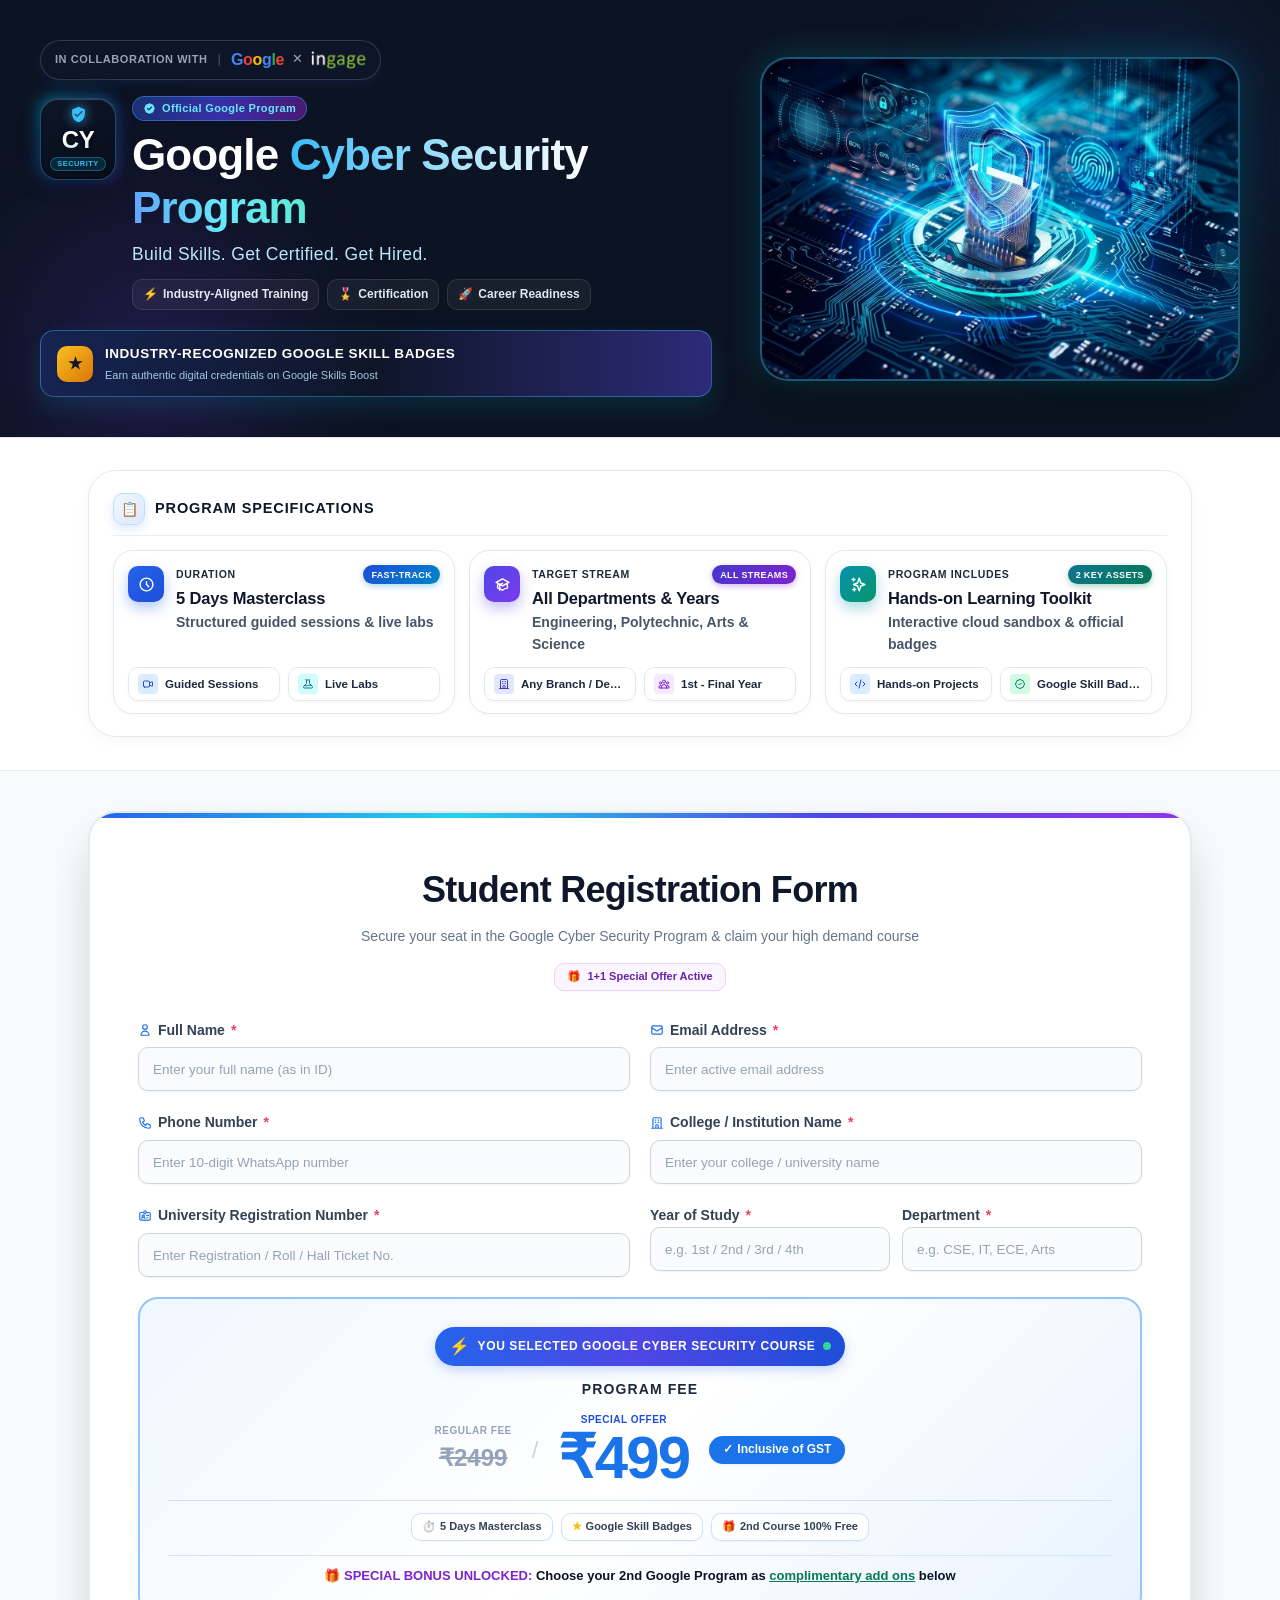
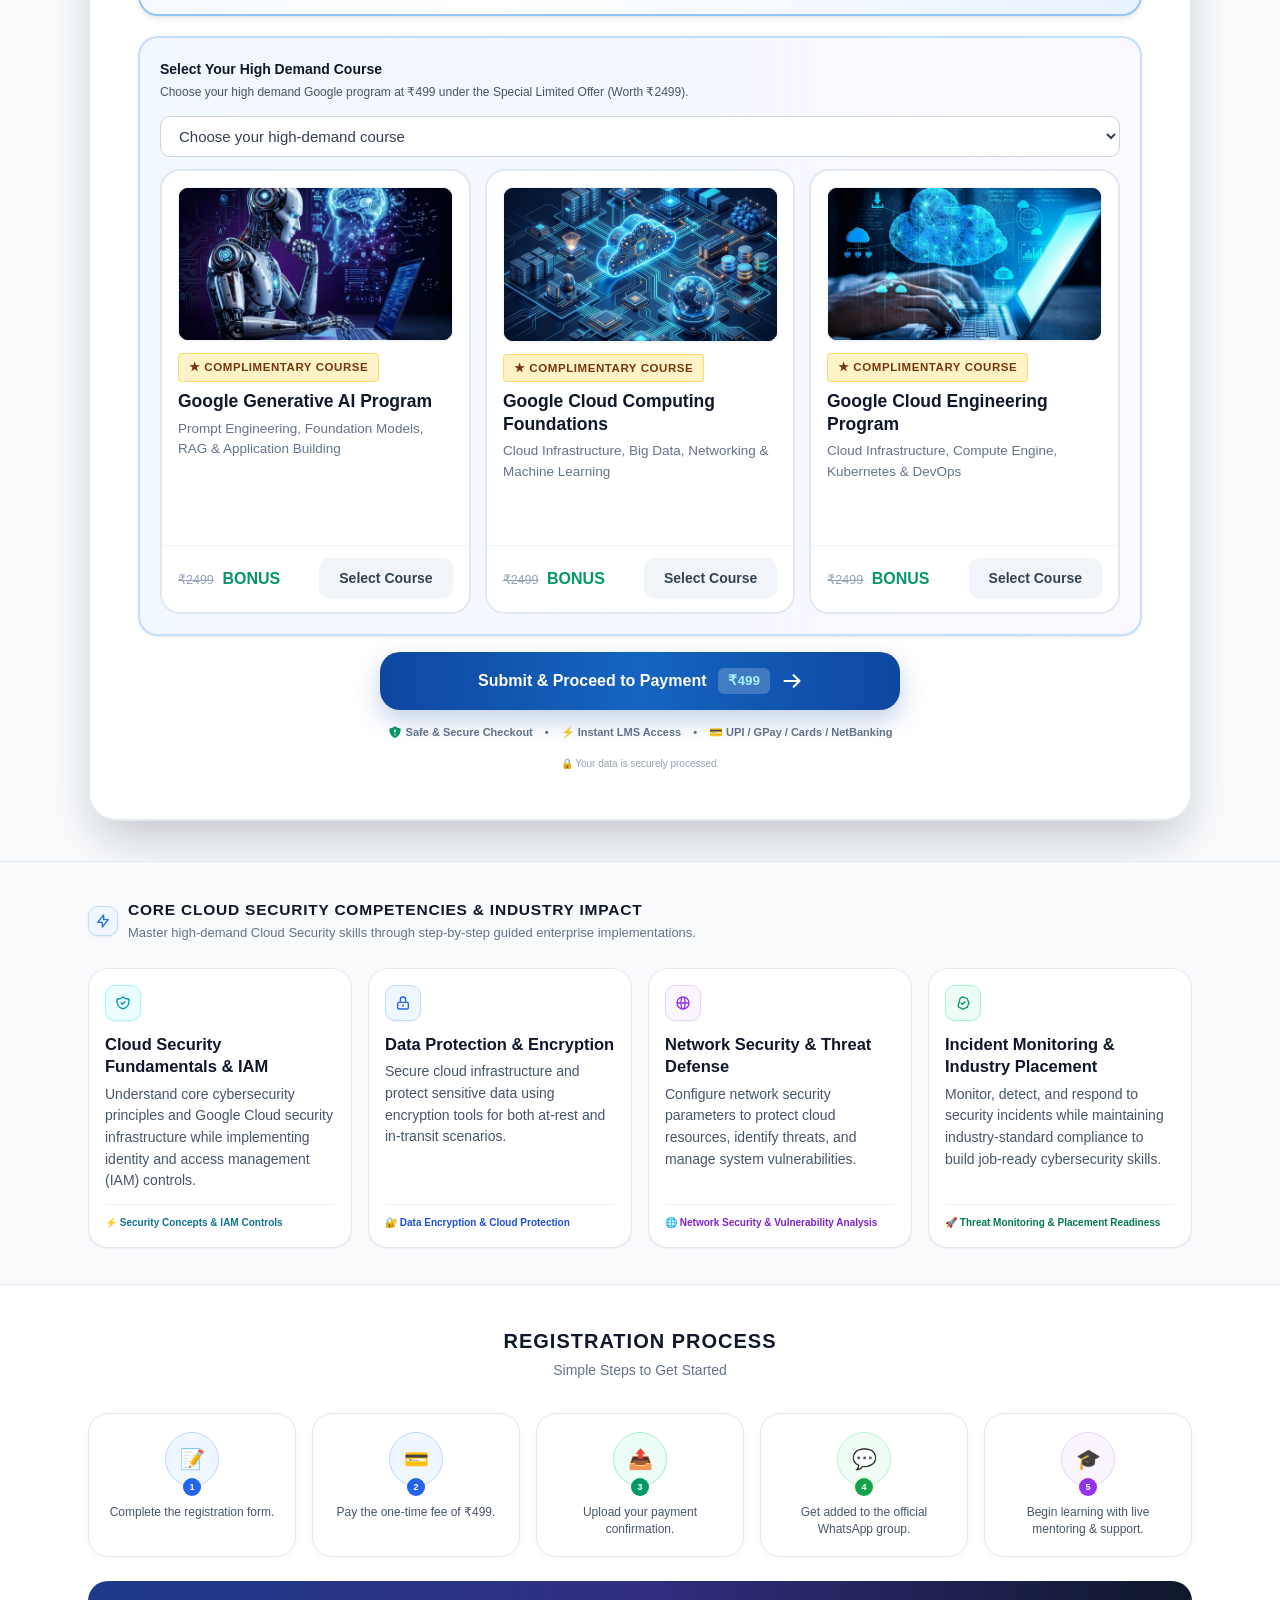
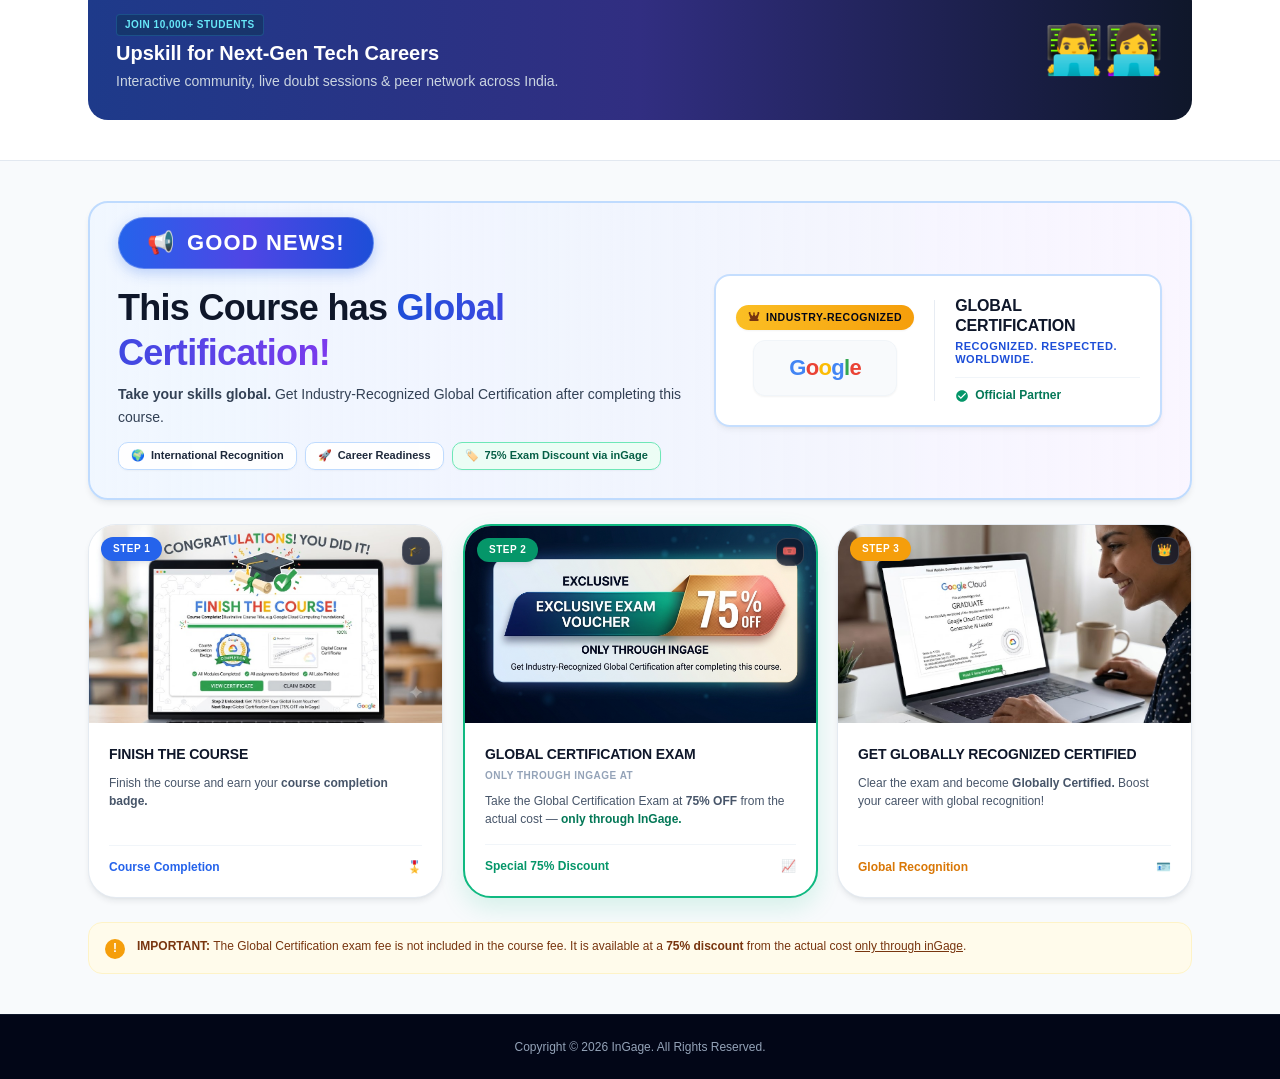
==== commit 8b23910b: "commit_1" ====
--- a/CY_Reg/index.html
+++ b/CY_Reg/index.html
@@ -15,10 +15,13 @@
   <!-- San Francisco (SF Pro Display) Font -->
   <link href="https://fonts.cdnfonts.com/css/sf-pro-display" rel="stylesheet" />
 
+  <!-- FontAwesome Icons -->
+  <link rel="stylesheet" href="https://cdnjs.cloudflare.com/ajax/libs/font-awesome/6.5.1/css/all.min.css" />
+
   <!-- Pure Vanilla CSS3 Stylesheet -->
   <link rel="stylesheet" href="style.css" />
 
-  <!-- 3D Flip Card Styles for Free Bonus Courses -->
+  <!-- 3D Flip Card Styles for Complimentary Courses -->
   <style>
     .free-course-card.course-flip-card {
       min-height: 445px;
@@ -185,13 +188,61 @@
       display: flex;
       flex-direction: column;
       justify-content: space-between;
-      overflow-y: auto;
-      scrollbar-width: thin;
+      overflow: hidden;
+      scrollbar-width: none;
+      -ms-overflow-style: none;
       text-align: left;
       transition: background-color var(--transition-base);
     }
+    .course-flip-back::-webkit-scrollbar {
+      display: none;
+      width: 0;
+      height: 0;
+    }
     .free-course-card.selected .course-flip-back {
       background: #f8fbff !important;
+    }
+    /* Mobile Responsive (<= 768px): Card Flip Disabled on Mobile */
+    @media (max-width: 768px) {
+      .free-course-card.course-flip-card {
+        min-height: auto !important;
+        cursor: default !important;
+      }
+      .course-flip-card-body {
+        perspective: none !important;
+        -webkit-perspective: none !important;
+        min-height: auto !important;
+      }
+      .course-flip-inner {
+        transform: none !important;
+        -webkit-transform: none !important;
+        transform-style: flat !important;
+        -webkit-transform-style: flat !important;
+        transition: none !important;
+        will-change: auto !important;
+      }
+      .course-flip-card-body:hover .course-flip-inner,
+      .course-flip-card.is-swapped .course-flip-inner,
+      .course-flip-card.is-flipped .course-flip-inner {
+        transform: none !important;
+        -webkit-transform: none !important;
+      }
+      .course-flip-front {
+        position: relative !important;
+        transform: none !important;
+        -webkit-transform: none !important;
+        backface-visibility: visible !important;
+        -webkit-backface-visibility: visible !important;
+        width: 100% !important;
+        height: auto !important;
+        display: flex !important;
+      }
+      .course-flip-back {
+        display: none !important;
+        visibility: hidden !important;
+        opacity: 0 !important;
+        pointer-events: none !important;
+      }
     }
     .popup-top-glow-blue,
     .popup-top-glow-purple,
@@ -476,10 +527,6 @@
                 Program Specifications
               </h3>
             </div>
-            <span class="certified-pill">
-              <span class="certified-dot"></span>
-              Official Certified
-            </span>
           </div>
 
           <!-- 3-Column Specifications Grid -->
@@ -636,10 +683,6 @@
 
             <!-- Trust Seals Ribbon -->
             <div class="reg-trust-ribbon">
-              <div class="trust-badge-emerald">
-                <span>⚡</span>
-                <span>Instant Confirmation</span>
-              </div>
               <div class="trust-badge-purple">
                 <span>🎁</span>
                 <span>1+1 Special Offer Active</span>
@@ -757,7 +800,7 @@
                 </div>
 
                 <h3 class="pass-heading">
-                  OFFICIAL PROGRAM FEE &amp; ENROLLMENT PASS
+                  PROGRAM FEE
                 </h3>
 
                 <!-- Pricing Display -->
@@ -770,7 +813,7 @@
                   <span class="fee-slash">/</span>
 
                   <div class="student-fee-col">
-                    <span class="student-label">Student Offer</span>
+                    <span class="student-label">SPECIAL OFFER</span>
                     <span class="student-fee-number">₹499</span>
                   </div>
 
@@ -792,10 +835,10 @@
                   </span>
                 </div>
 
-                <!-- Bridge to Free Bonus Selection -->
+                <!-- Bridge to Complimentary Course Selection -->
                 <div class="pass-bridge-note">
                   <span>🎁 <span class="bonus-unlocked-tag">SPECIAL BONUS UNLOCKED:</span> Choose your 2nd Google
-                    Program <span class="bonus-free-underline">100% FREE</span> below:</span>
+                    Program as <span class="bonus-free-underline">complimentary add ons</span> below</span>
                 </div>
               </div>
 
@@ -837,7 +880,7 @@
                           <div class="card-img-banner">
                             <img src="../src/genai-card-bg.jpg" alt="Google Generative AI Program" loading="lazy" />
                           </div>
-                          <div class="card-bonus-badge">★ Free Bonus</div>
+                          <div class="card-bonus-badge">★ Complimentary Course</div>
                           <h4 class="card-title">Google Generative AI Program</h4>
                           <p class="card-desc">Prompt Engineering, Foundation Models, RAG &amp; Application Building</p>
                         </div>
@@ -847,12 +890,8 @@
                           <div class="popup-top-glow-blue"></div>
                           <div class="flip-back-header">
                             <div>
-                              <div class="popup-tag-cyan">★ Free Bonus Program</div>
+                              <div class="popup-tag-cyan">★ Complimentary Course</div>
                               <h4 class="flip-back-heading">Google Generative AI Program</h4>
-                            </div>
-                            <div class="flip-back-price-pill">
-                              <span class="flip-strike-price">₹2499</span>
-                              <span class="flip-free-price">100% FREE</span>
                             </div>
                           </div>
 
@@ -891,9 +930,6 @@
                             </div>
                           </div>
 
-                          <div class="flip-back-footer-prompt">
-                            <span>👆 Click card to choose this free bonus</span>
-                          </div>
                         </div>
                       </div>
                     </div>
@@ -903,7 +939,7 @@
                       <div class="card-footer-row">
                         <div>
                           <span class="strike-2499">₹2499</span>
-                          <span class="free-highlight">FREE</span>
+                          <span class="free-highlight">BONUS</span>
                         </div>
                         <button class="card-action-btn action-btn" type="button">Select Course</button>
                       </div>
@@ -921,7 +957,7 @@
                           <div class="card-img-banner">
                             <img src="../src/gccf-card-bg.jpg" alt="Google Cloud Computing Foundations" loading="lazy" />
                           </div>
-                          <div class="card-bonus-badge">★ Free Bonus</div>
+                          <div class="card-bonus-badge">★ Complimentary Course</div>
                           <h4 class="card-title">Google Cloud Computing Foundations</h4>
                           <p class="card-desc">Cloud Infrastructure, Big Data, Networking &amp; Machine Learning</p>
                         </div>
@@ -931,12 +967,8 @@
                           <div class="popup-top-glow-purple"></div>
                           <div class="flip-back-header">
                             <div>
-                              <div class="popup-tag-purple">★ Free Bonus Program</div>
+                              <div class="popup-tag-purple">★ Complimentary Course</div>
                               <h4 class="flip-back-heading">Google Cloud Computing Foundations</h4>
-                            </div>
-                            <div class="flip-back-price-pill">
-                              <span class="flip-strike-price">₹2499</span>
-                              <span class="flip-free-price">100% FREE</span>
                             </div>
                           </div>
 
@@ -975,9 +1007,6 @@
                             </div>
                           </div>
 
-                          <div class="flip-back-footer-prompt" style="color: #7e22ce; background: #faf5ff; border-color: rgba(126, 34, 206, 0.4);">
-                            <span>👆 Click card to choose this free bonus</span>
-                          </div>
                         </div>
                       </div>
                     </div>
@@ -987,7 +1016,7 @@
                       <div class="card-footer-row">
                         <div>
                           <span class="strike-2499">₹2499</span>
-                          <span class="free-highlight">FREE</span>
+                          <span class="free-highlight">BONUS</span>
                         </div>
                         <button class="card-action-btn action-btn" type="button">Select Course</button>
                       </div>
@@ -1005,7 +1034,7 @@
                           <div class="card-img-banner">
                             <img src="../src/cloud-eng-card-bg.jpg" alt="Google Cloud Engineering Program" loading="lazy" />
                           </div>
-                          <div class="card-bonus-badge">★ Free Bonus</div>
+                          <div class="card-bonus-badge">★ Complimentary Course</div>
                           <h4 class="card-title">Google Cloud Engineering Program</h4>
                           <p class="card-desc">Cloud Infrastructure, Compute Engine, Kubernetes &amp; DevOps</p>
                         </div>
@@ -1015,12 +1044,8 @@
                           <div class="popup-top-glow-cyan"></div>
                           <div class="flip-back-header">
                             <div>
-                              <div class="popup-tag-cyan" style="background: rgba(14, 165, 233, 0.1); color: #0284c7; border: 1px solid rgba(14, 165, 233, 0.3);">★ Free Bonus Program</div>
+                              <div class="popup-tag-cyan" style="background: rgba(14, 165, 233, 0.1); color: #0284c7; border: 1px solid rgba(14, 165, 233, 0.3);">★ Complimentary Course</div>
                               <h4 class="flip-back-heading">Google Cloud Engineering Program</h4>
-                            </div>
-                            <div class="flip-back-price-pill">
-                              <span class="flip-strike-price">₹2499</span>
-                              <span class="flip-free-price">100% FREE</span>
                             </div>
                           </div>
 
@@ -1059,9 +1084,6 @@
                             </div>
                           </div>
 
-                          <div class="flip-back-footer-prompt" style="color: #0284c7; background: #f0f9ff; border-color: rgba(2, 132, 199, 0.4);">
-                            <span>👆 Click card to choose this free bonus</span>
-                          </div>
                         </div>
                       </div>
                     </div>
@@ -1071,7 +1093,7 @@
                       <div class="card-footer-row">
                         <div>
                           <span class="strike-2499">₹2499</span>
-                          <span class="free-highlight">FREE</span>
+                          <span class="free-highlight">BONUS</span>
                         </div>
                         <button class="card-action-btn action-btn" type="button">Select Course</button>
                       </div>
@@ -1084,7 +1106,7 @@
                 <div class="selected-confirmation-pill hidden" id="selected-confirmation-pill">
                   <div style="display: flex; align-items: center; gap: 8px;">
                     <span class="confirm-check-badge">✓</span>
-                    <span>Selected Free Bonus: <strong id="selected-course-title"
+                    <span>Selected Complimentary Course: <strong id="selected-course-title"
                         style="font-weight: 900; font-size: 13px;">None</strong></span>
                   </div>
                 </div>
@@ -1120,7 +1142,7 @@
             </div>
 
             <p class="reg-privacy-note">
-              🔒 Instant confirmation generated upon completing payment of ₹499. Your data is securely processed.
+              🔒 Your data is securely processed.
             </p>
           </form>
         </div>
@@ -1324,7 +1346,6 @@
               <div class="good-news-pill">
                 <span>📢</span>
                 <span>GOOD NEWS!</span>
-                <span class="good-news-tag">EXCLUSIVE OPPORTUNITY</span>
               </div>
 
               <h2 class="cert-banner-heading font-san-francisco">
@@ -1352,24 +1373,43 @@
               </div>
             </div>
 
-            <!-- Gold Prestige Seal -->
+            <!-- Official Global Certification Feature Card -->
             <div class="cert-seal-card">
-              <div class="cert-seal-inner">
-                <div class="seal-trophy-box">
-                  <svg fill="currentColor" viewBox="0 0 24 24">
-                    <path
-                      d="M12 1L3 5v6c0 5.55 3.84 10.74 9 12 5.16-1.26 9-6.45 9-12V5l-9-4zm-2 16l-4-4 1.41-1.41L10 14.17l6.59-6.59L18 9l-8 8z">
-                    </path>
-                  </svg>
-                </div>
-                <div class="seal-tag">
-                  <span>★</span> Industry Recognized <span>★</span>
-                </div>
-                <div class="seal-global-text">GLOBAL</div>
-                <div class="seal-cert-sub">Certification</div>
-                <div class="seal-divider">
-                  <span style="color: #f59e0b;">★</span> Google Skills Boost <span style="color: #f59e0b;">★</span>
-                </div>
+              <div class="cert-card-inner">
+                
+                <!-- Left Side: Badge + Google Logo -->
+                <div class="cert-card-left">
+                  <!-- Top Industry Recognized Badge -->
+                  <span class="cert-industry-badge">
+                    <svg width="12" height="12" viewBox="0 0 576 512" fill="#78350f" style="display:inline-block; vertical-align:middle;"><path d="M309 106c11.4-7 19-19.7 19-34c0-22.1-17.9-40-40-40s-40 17.9-40 40c0 14.3 7.6 27 19 34L209.7 220.6 119.1 94.3C124.6 86 128 76 128 65c0-27.6-22.4-50-50-50S28 37.4 28 65c0 13.9 5.7 26.5 14.9 35.6L120.3 352H455.7l77.4-251.4C542.3 91.5 548 78.9 548 65c0-27.6-22.4-50-50-50s-50 22.4-50 50c0 11 3.4 21 8.9 29.3L366.3 220.6 309 106zM64 400c0 26.5 21.5 48 48 48H464c26.5 0 48-21.5 48-48s-21.5-48-48-48H112c-26.5 0-48 21.5-48 48z"/></svg>
+                    INDUSTRY-RECOGNIZED
+                  </span>
+
+                  <!-- Official Google Logo Box -->
+                  <div class="cert-google-box">
+                    <img src="https://www.google.com/images/branding/googlelogo/2x/googlelogo_color_272x92dp.png" alt="Google" onerror="this.onerror=null; this.parentElement.innerHTML='<span style=\'font-size:22px; font-weight:bold; letter-spacing:-0.03em; user-select:none;\'><span style=\'color:#4285F4;\'>G</span><span style=\'color:#EA4335;\'>o</span><span style=\'color:#FBBC05;\'>o</span><span style=\'color:#4285F4;\'>g</span><span style=\'color:#34A853;\'>l</span><span style=\'color:#EA4335;\'>e</span></span>';" />
+                  </div>
+                </div>
+
+                <!-- Vertical Divider on sm+ -->
+                <div class="cert-card-divider"></div>
+
+                <!-- Right Side: Certification Text & Official Partner -->
+                <div class="cert-card-right">
+                  <h3 class="cert-card-title">
+                    GLOBAL CERTIFICATION
+                  </h3>
+                  <p class="cert-card-tagline">
+                    RECOGNIZED. RESPECTED.<br/>
+                    WORLDWIDE.
+                  </p>
+
+                  <div class="cert-card-partner">
+                    <svg width="14" height="14" viewBox="0 0 24 24" fill="#059669" style="display:inline-block; vertical-align:middle;"><path d="M12 2C6.48 2 2 6.48 2 12s4.48 10 10 10 10-4.48 10-10S17.52 2 12 2zm-2 15l-5-5 1.41-1.41L10 14.17l7.59-7.59L19 8l-9 9z"/></svg>
+                    <span>Official Partner</span>
+                  </div>
+                </div>
+
               </div>
             </div>
           </div>
@@ -1462,11 +1502,7 @@
     <footer class="site-footer" data-purpose="page-footer">
       <div class="content-container">
         <div class="footer-center">
-          <div class="footer-logo-row">
-            <img src="../src/ingage-logo-white.png" alt="inGage Technologies" class="footer-logo-img" />
-            <span>Technologies • info@ingagetech.com</span>
-          </div>
-          <div>© 2025 inGage Technologies. All rights reserved.</div>
+          <div>Copyright © 2026 InGage. All Rights Reserved.</div>
         </div>
       </div>
     </footer>
@@ -1481,7 +1517,7 @@
       <!-- Modal Header -->
       <div class="modal-header">
         <div>
-          <div class="modal-badge-top">★ SPECIAL LIMITED OFFER - 100% FREE BONUS ★</div>
+          <div class="modal-badge-top">★ SPECIAL LIMITED OFFER - COMPLIMENTARY COURSE ★</div>
           <h3 class="modal-title">Choose Your Complimentary Google Program</h3>
           <p class="modal-subtext">Select one high-demand program included at ₹0 with your Cyber Security enrollment.
           </p>
--- a/CY_Reg/style.css
+++ b/CY_Reg/style.css
@@ -3141,6 +3141,14 @@
   }
 }
 
+/* Tablet breakpoint: 3 columns for readable step cards */
+@media (min-width: 641px) and (max-width: 1023px) {
+  .process-steps-grid {
+    grid-template-columns: repeat(3, 1fr);
+    gap: 10px;
+  }
+}
+
 /* Staggered entrance for the 5 registration steps */
 .process-step-item:nth-child(1) {
   transition-delay: 0.04s;
@@ -3511,27 +3519,37 @@
 .good-news-pill {
   display: inline-flex;
   align-items: center;
-  gap: 8px;
-  padding: 4px 14px;
+  gap: 10px;
+  padding: 8px 20px;
+  margin-top: -8px;
+  margin-bottom: 16px;
   border-radius: var(--radius-full);
-  background: linear-gradient(90deg, #2563eb, #4f46e5, #7c3aed);
+  background: linear-gradient(90deg, #2563eb, #4f46e5, #1d4ed8);
   color: #ffffff;
-  font-size: 11px;
+  font-size: 16px;
   font-weight: 900;
   text-transform: uppercase;
   letter-spacing: 0.05em;
-  box-shadow: 0 4px 12px rgba(37, 99, 235, 0.25);
-  margin-bottom: 12px;
-  border: 1px solid rgba(255, 255, 255, 0.2);
-}
-
-.good-news-tag {
-  background-color: rgba(255, 255, 255, 0.2);
-  padding: 2px 8px;
-  border-radius: var(--radius-full);
-  font-size: 9px;
-  font-weight: 800;
-  color: #a5f3fc;
+  box-shadow: 0 4px 14px rgba(37, 99, 235, 0.28);
+  border: 1px solid rgba(255, 255, 255, 0.25);
+  line-height: 1.2;
+}
+
+@media (min-width: 640px) {
+  .good-news-pill {
+    font-size: 19px;
+    padding: 10px 24px;
+    gap: 12px;
+    margin-top: -12px;
+  }
+}
+
+@media (min-width: 1024px) {
+  .good-news-pill {
+    font-size: 22px;
+    padding: 12px 28px;
+    margin-top: -14px;
+  }
 }
 
 .cert-banner-heading {
@@ -3603,115 +3621,176 @@
   font-weight: 900;
 }
 
-/* Prestige Global Certification Seal Card */
+/* Official Global Certification Feature Card (Matching Landing Page) */
 .cert-seal-card {
   position: relative;
-  border-radius: var(--radius-xl);
-  padding: 2px;
-  background: linear-gradient(135deg, #fbbf24, #fef08a, #d97706);
-  box-shadow: 0 10px 25px rgba(245, 158, 11, 0.2);
-  transition: all var(--transition-base);
+  border-radius: 16px;
+  background-color: #ffffff;
+  border: 2px solid rgba(191, 219, 254, 0.9);
+  box-shadow: 0 4px 6px -1px rgba(0, 0, 0, 0.05), 0 2px 4px -2px rgba(0, 0, 0, 0.05);
+  padding: 16px;
+  max-width: 448px;
+  width: 100%;
   align-self: center;
+  transition: all 0.3s ease;
+  overflow: hidden;
+}
+
+@media (min-width: 640px) {
+  .cert-seal-card {
+    padding: 20px;
+  }
 }
 
 .cert-seal-card:hover {
-  transform: scale(1.02);
-  box-shadow: 0 15px 35px rgba(245, 158, 11, 0.35);
-}
-
-.cert-seal-inner {
-  background: linear-gradient(180deg, #0a0f1d 0%, #0f1d3d 50%, #0a0f1d 100%);
-  border-radius: var(--radius-xl);
-  padding: 20px;
-  text-align: center;
-  position: relative;
-  overflow: hidden;
+  border-color: #60a5fa;
+  box-shadow: 0 10px 15px -3px rgba(0, 0, 0, 0.1), 0 4px 6px -4px rgba(0, 0, 0, 0.1);
+  transform: translateY(-2px);
+}
+
+.cert-card-inner {
   display: flex;
   flex-direction: column;
   align-items: center;
+  gap: 16px;
+}
+
+@media (min-width: 640px) {
+  .cert-card-inner {
+    flex-direction: row;
+    gap: 20px;
+  }
+}
+
+.cert-card-left {
+  display: flex;
+  flex-direction: column;
+  align-items: center;
   justify-content: center;
-  min-width: 220px;
-}
-
-@media (min-width: 640px) {
-  .cert-seal-inner {
-    min-width: 240px;
-  }
-}
-
-.seal-trophy-box {
-  width: 44px;
-  height: 44px;
-  border-radius: var(--radius-md);
-  background: linear-gradient(135deg, #fbbf24, #fde047, #f59e0b);
-  display: flex;
-  align-items: center;
-  justify-content: center;
-  color: #0f172a;
-  box-shadow: 0 4px 12px rgba(245, 158, 11, 0.3);
-  margin-bottom: 8px;
-  transition: transform var(--transition-base);
-}
-
-.cert-seal-card:hover .seal-trophy-box {
-  transform: scale(1.1);
-}
-
-.seal-trophy-box svg {
-  width: 24px;
-  height: 24px;
-}
-
-.seal-tag {
+  flex-shrink: 0;
+}
+
+.cert-industry-badge {
   display: inline-flex;
   align-items: center;
-  gap: 4px;
-  padding: 2px 10px;
-  border-radius: var(--radius-full);
-  background-color: rgba(251, 191, 36, 0.15);
-  border: 1px solid rgba(251, 191, 36, 0.3);
-  font-size: 9px;
-  font-weight: 900;
-  text-transform: uppercase;
-  letter-spacing: 0.05em;
-  color: #fcd34d;
-  margin-bottom: 4px;
-}
-
-.seal-global-text {
-  font-size: 26px;
+  gap: 6px;
+  background: linear-gradient(to right, #fbbf24, #f59e0b);
+  color: #020617;
+  font-size: 10.5px;
   font-weight: 900;
   letter-spacing: 0.05em;
-  background: linear-gradient(90deg, #fef08a, #ffffff, #fde047);
-  -webkit-background-clip: text;
-  background-clip: text;
-  -webkit-text-fill-color: transparent;
-  line-height: 1.1;
-}
-
-.seal-cert-sub {
-  font-size: 11px;
+  padding: 4px 12px;
+  border-radius: 9999px;
+  text-transform: uppercase;
+  margin-bottom: 10px;
+  box-shadow: 0 1px 2px 0 rgba(0, 0, 0, 0.05);
+}
+
+.cert-industry-badge i {
+  color: #78350f;
+  font-size: 12px;
+}
+
+.cert-google-box {
+  height: 56px;
+  width: 144px;
+  padding: 8px 12px;
+  border-radius: 12px;
+  background-color: #f8fafc;
+  border: 1px solid #f1f5f9;
+  box-shadow: 0 1px 2px 0 rgba(0, 0, 0, 0.05);
+  display: flex;
+  align-items: center;
+  justify-content: center;
+}
+
+.cert-google-box img {
+  height: 28px;
+  width: auto;
+  object-fit: contain;
+  user-select: none;
+}
+
+.cert-card-divider {
+  display: none;
+}
+
+@media (min-width: 640px) {
+  .cert-card-divider {
+    display: block;
+    width: 1px;
+    align-self: stretch;
+    background-color: rgba(226, 232, 240, 0.8);
+    margin: 4px 0;
+  }
+}
+
+.cert-card-right {
+  text-align: center;
+  flex: 1;
+  min-width: 0;
+}
+
+@media (min-width: 640px) {
+  .cert-card-right {
+    text-align: left;
+  }
+}
+
+.cert-card-title {
+  font-size: 15px;
   font-weight: 900;
+  color: #0f172a;
   text-transform: uppercase;
-  letter-spacing: 0.08em;
-  color: #67e8f9;
-  margin-top: 2px;
-}
-
-.seal-divider {
+  letter-spacing: -0.01em;
+  line-height: 1.25;
+  margin: 0;
+}
+
+@media (min-width: 640px) {
+  .cert-card-title {
+    font-size: 16px;
+  }
+}
+
+.cert-card-tagline {
+  font-size: 10.5px;
+  font-weight: 700;
+  color: #1d4ed8;
+  letter-spacing: 0.05em;
+  text-transform: uppercase;
+  margin: 4px 0 0 0;
+  line-height: 1.25;
+}
+
+@media (min-width: 640px) {
+  .cert-card-tagline {
+    font-size: 11px;
+  }
+}
+
+.cert-card-partner {
   margin-top: 10px;
   padding-top: 8px;
-  border-top: 1px solid rgba(255, 255, 255, 0.1);
-  width: 100%;
+  border-top: 1px solid #f1f5f9;
   display: flex;
   align-items: center;
   justify-content: center;
   gap: 6px;
-  font-size: 9px;
-  color: #cbd5e1;
-  text-transform: uppercase;
-  letter-spacing: 0.05em;
+  font-size: 12px;
   font-weight: 700;
+  color: #047857;
+}
+
+@media (min-width: 640px) {
+  .cert-card-partner {
+    justify-content: flex-start;
+  }
+}
+
+.cert-card-partner i {
+  color: #059669;
+  font-size: 14px;
 }
 
 /* 3-Step Certification Pathway Cards */
@@ -3928,24 +4007,14 @@
    11. Footer (<footer class="site-footer">)
    -------------------------------------------------------------------------- */
 .site-footer {
-  background-color: var(--color-brand-navy);
+  background-color: #020617;
   color: #94a3b8;
-  padding: 32px 20px;
+  padding: 24px 16px;
   text-align: center;
-  border-top: 1px solid rgba(255, 255, 255, 0.1);
+  border-top: 1px solid #0f172a;
   margin-top: auto;
-}
-
-@media (min-width: 640px) {
-  .site-footer {
-    padding: 36px 32px;
-  }
-}
-
-@media (min-width: 1024px) {
-  .site-footer {
-    padding: 40px;
-  }
+  font-size: 12px;
+  line-height: 16px;
 }
 
 .footer-center {
@@ -4612,11 +4681,6 @@
     font-size: 13.5px !important;
     line-height: 1.5 !important;
   }
-
-  /* Site Footer */
-  .site-footer {
-    padding: 28px 16px !important;
-  }
 }
 
 @media (max-width: 480px) {
@@ -5158,4 +5222,47 @@
 }
 .free-course-card .da-popup {
   display: none !important;
+}
+
+/* Mobile Responsive (<= 768px): Card Flip Disabled on Mobile */
+@media (max-width: 768px) {
+  .free-course-card.course-flip-card {
+    min-height: auto !important;
+    cursor: default !important;
+  }
+  .course-flip-card-body {
+    perspective: none !important;
+    -webkit-perspective: none !important;
+    min-height: auto !important;
+  }
+  .course-flip-inner {
+    transform: none !important;
+    -webkit-transform: none !important;
+    transform-style: flat !important;
+    -webkit-transform-style: flat !important;
+    transition: none !important;
+    will-change: auto !important;
+  }
+  .course-flip-card-body:hover .course-flip-inner,
+  .course-flip-card.is-swapped .course-flip-inner,
+  .course-flip-card.is-flipped .course-flip-inner {
+    transform: none !important;
+    -webkit-transform: none !important;
+  }
+  .course-flip-front {
+    position: relative !important;
+    transform: none !important;
+    -webkit-transform: none !important;
+    backface-visibility: visible !important;
+    -webkit-backface-visibility: visible !important;
+    width: 100% !important;
+    height: auto !important;
+    display: flex !important;
+  }
+  .course-flip-back {
+    display: none !important;
+    visibility: hidden !important;
+    opacity: 0 !important;
+    pointer-events: none !important;
+  }
 }
